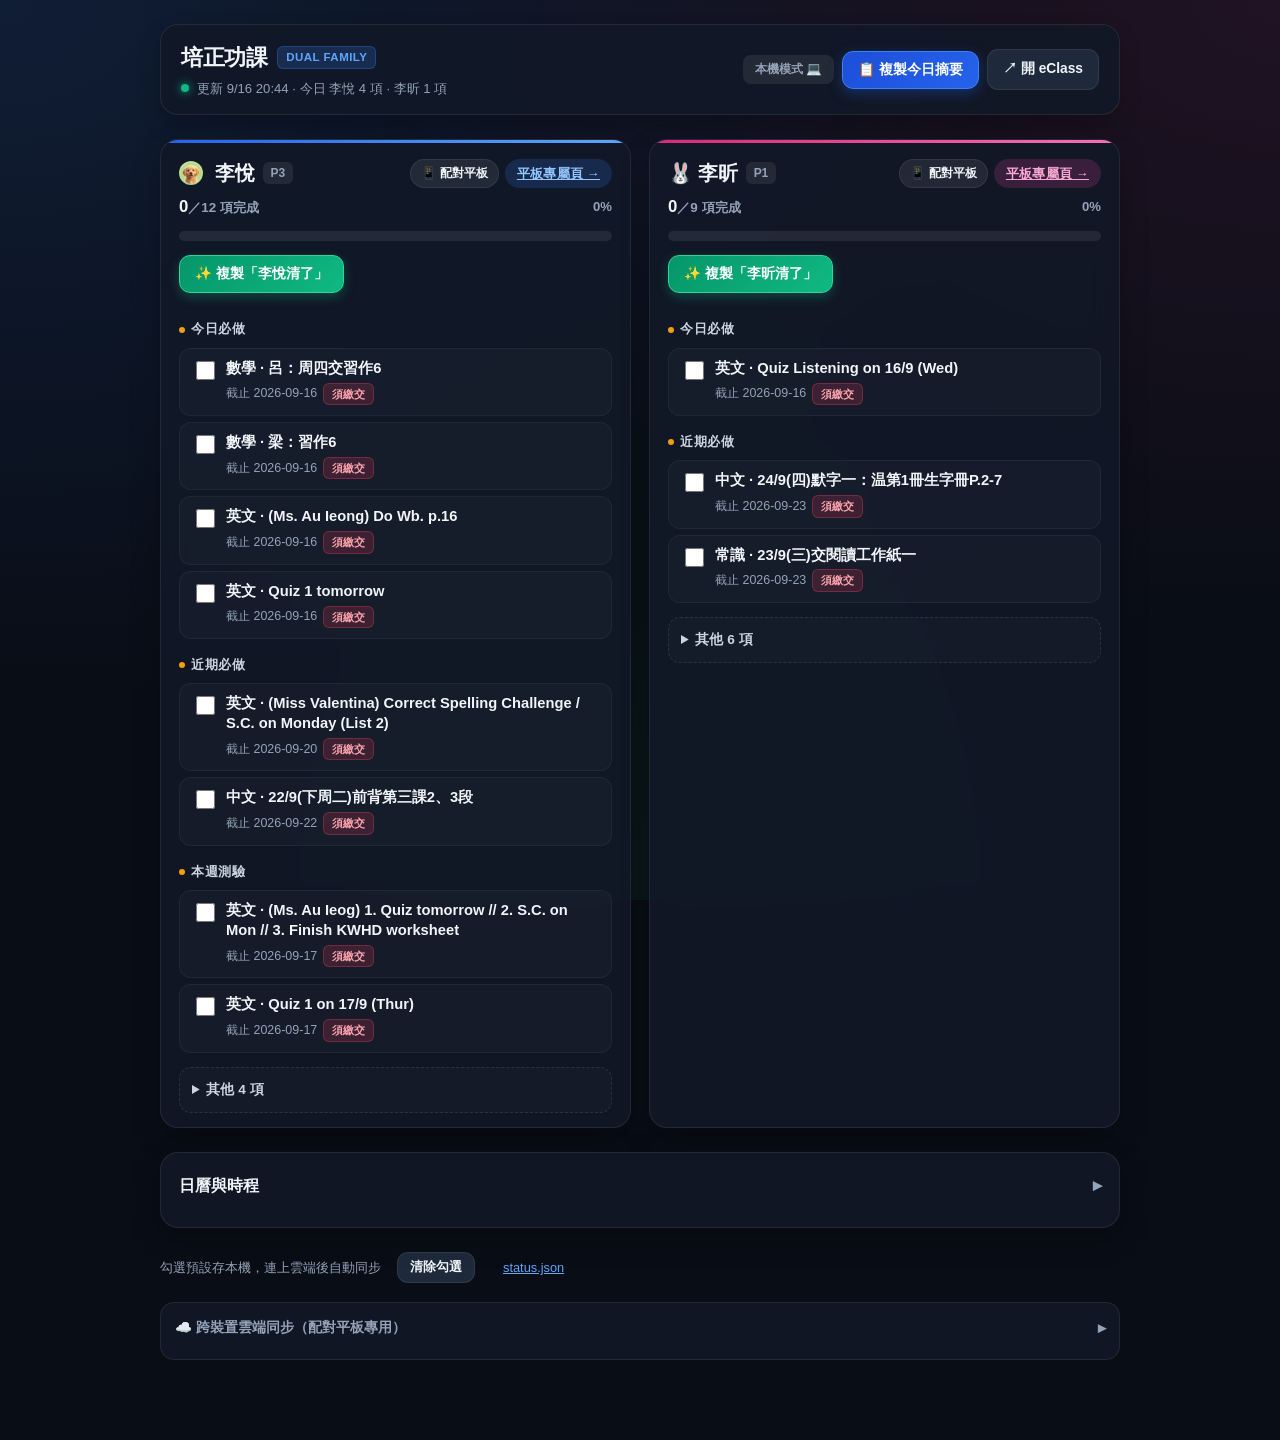
==== index.html @ 56a7569a "fix(sync): resolve iPad Safari offline status, add handshake debounce, pure JS SHA-256 and auth pers" ====
<!DOCTYPE html>
<html lang="zh-Hant">
<head>
<meta charset="utf-8" />
<meta name="viewport" content="width=device-width, initial-scale=1, viewport-fit=cover" />
<title>培正功課待辦看板</title>
<meta name="description" content="Checkable homework todos for Abigail (李悅) and Gloria (李昕)" />
<style>
  :root {
    --bg: #090d16;
    --card: #121927;
    --card-hover: #172133;
    --card-glass: rgba(18, 25, 39, 0.88);
    --border: rgba(255, 255, 255, 0.08);
    --border-light: rgba(255, 255, 255, 0.14);
    --text: #f1f5f9;
    --muted: #94a3b8;
    --subtle: #64748b;
    --accent: #3b82f6;
    --accent-soft: rgba(59, 130, 246, 0.15);
    --warn: #f59e0b;
    --warn-soft: rgba(245, 158, 11, 0.15);
    --ok: #10b981;
    --ok-soft: rgba(16, 185, 129, 0.15);
    --child-yue: #3b82f6;
    --child-yue-grad: linear-gradient(135deg, #2563eb, #60a5fa);
    --child-xin: #ec4899;
    --child-xin-grad: linear-gradient(135deg, #db2777, #f472b6);
    --overdue: #f43f5e;
    --upcoming: #10b981;
  }
  * { box-sizing: border-box; }
  body {
    margin: 0;
    font-family: -apple-system, BlinkMacSystemFont, "Segoe UI", Roboto, "PingFang SC", "Hiragino Sans GB", "Noto Sans TC", sans-serif;
    background-color: var(--bg);
    background-image: 
      radial-gradient(at 0% 0%, rgba(59, 130, 246, 0.14) 0px, transparent 55%),
      radial-gradient(at 100% 0%, rgba(236, 72, 153, 0.10) 0px, transparent 50%),
      radial-gradient(at 50% 100%, rgba(16, 185, 129, 0.06) 0px, transparent 50%);
    background-attachment: fixed;
    color: var(--text);
    line-height: 1.5;
    padding: 24px 16px calc(80px + env(safe-area-inset-bottom, 0px));
    -webkit-font-smoothing: antialiased;
  }
  .wrap { max-width: 960px; margin: 0 auto; }
  
  /* Topbar */
  .topbar {
    display: flex; align-items: center; justify-content: space-between;
    gap: 16px; flex-wrap: wrap; margin-bottom: 24px;
    padding: 16px 20px;
    background: var(--card-glass);
    backdrop-filter: blur(16px);
    -webkit-backdrop-filter: blur(16px);
    border: 1px solid var(--border);
    border-radius: 18px;
    box-shadow: 0 10px 25px -5px rgba(0, 0, 0, 0.35);
  }
  .topbar-brand { display: flex; flex-direction: column; gap: 4px; }
  h1 {
    font-size: 1.4rem; font-weight: 800; margin: 0;
    letter-spacing: -0.02em;
    display: flex; align-items: center; gap: 10px;
  }
  .brand-badge {
    font-size: 0.72rem; font-weight: 700;
    padding: 2px 8px; border-radius: 6px;
    background: rgba(59, 130, 246, 0.2); color: #60a5fa;
    border: 1px solid rgba(59, 130, 246, 0.3);
    text-transform: uppercase; letter-spacing: 0.04em;
  }
  .sub {
    color: var(--muted); font-size: 0.82rem; font-weight: 500;
    display: flex; align-items: center; gap: 8px; flex-wrap: wrap;
  }
  .sub .live-dot {
    display: inline-block; width: 8px; height: 8px; border-radius: 50%;
    background: var(--ok); box-shadow: 0 0 8px var(--ok);
    animation: pulse-dot 2s infinite ease-in-out;
  }
  @keyframes pulse-dot {
    0%, 100% { transform: scale(1); opacity: 1; }
    50% { transform: scale(1.35); opacity: 0.6; }
  }

  /* Buttons & Actions */
  .actions { display: flex; flex-wrap: wrap; gap: 8px; align-items: center; }
  .actions a, button {
    font-family: inherit; text-decoration: none;
    background: #1e293b; color: var(--text); padding: 9px 15px;
    border-radius: 11px; border: 1px solid var(--border);
    font-size: 0.86rem; font-weight: 600; cursor: pointer;
    display: inline-flex; align-items: center; justify-content: center; gap: 6px;
    transition: all 0.15s cubic-bezier(0.4, 0, 0.2, 1);
  }
  .actions a:hover, button:hover {
    background: #283548; border-color: var(--border-light);
    transform: translateY(-1px);
  }
  .actions a:active, button:active {
    transform: translateY(1px);
  }
  button.primary {
    background: linear-gradient(135deg, #1d4ed8, #2563eb);
    border-color: #3b82f6; color: #fff;
    box-shadow: 0 4px 14px rgba(37, 99, 235, 0.35);
  }
  button.primary:hover {
    background: linear-gradient(135deg, #2563eb, #3b82f6);
    box-shadow: 0 6px 18px rgba(37, 99, 235, 0.45);
  }
  button.ok {
    background: linear-gradient(135deg, #059669, #10b981);
    border-color: #34d399; color: #fff;
    box-shadow: 0 4px 12px rgba(16, 185, 129, 0.3);
  }
  button.ok:hover {
    background: linear-gradient(135deg, #10b981, #34d399);
  }
  .child-link {
    font-weight: 700; font-size: 0.8rem; padding: 5px 12px; border-radius: 99px;
    letter-spacing: 0.02em; transition: all 0.2s;
  }
  .child-link.yue {
    background: rgba(59, 130, 246, 0.18); border-color: rgba(59, 130, 246, 0.4);
    color: #93c5fd;
  }
  .child-link.yue:hover {
    background: rgba(59, 130, 246, 0.32); color: #fff;
  }
  .child-link.xin {
    background: rgba(236, 72, 153, 0.18); border-color: rgba(236, 72, 153, 0.4);
    color: #f9a8d4;
  }
  .child-link.xin:hover {
    background: rgba(236, 72, 153, 0.32); color: #fff;
  }

  /* Grid and Child Cards */
  .grid { display: grid; gap: 18px; margin-bottom: 22px; }
  @media (min-width: 800px) { .grid { grid-template-columns: 1fr 1fr; } }
  .card {
    background: var(--card-glass);
    backdrop-filter: blur(16px);
    -webkit-backdrop-filter: blur(16px);
    border: 1px solid var(--border);
    border-radius: 18px;
    padding: 18px 18px 14px;
    box-shadow: 0 12px 32px -6px rgba(0, 0, 0, 0.35);
    display: flex; flex-direction: column;
    position: relative; overflow: hidden;
    transition: border-color 0.2s, box-shadow 0.2s;
  }
  .card:hover {
    border-color: var(--border-light);
    box-shadow: 0 16px 40px -6px rgba(0, 0, 0, 0.45);
  }
  .card[data-child-id="li-yue"]::before {
    content: ""; position: absolute; top: 0; left: 0; right: 0; height: 3px;
    background: var(--child-yue-grad);
  }
  .card[data-child-id="li-xin"]::before {
    content: ""; position: absolute; top: 0; left: 0; right: 0; height: 3px;
    background: var(--child-xin-grad);
  }
  .card-head {
    display: flex; align-items: center; justify-content: space-between;
    gap: 10px; flex-wrap: wrap; margin-bottom: 6px;
  }
  .card-head h2 {
    margin: 0; font-size: 1.25rem; font-weight: 800; letter-spacing: -0.01em;
    display: flex; align-items: center; gap: 8px;
  }
  .meta {
    color: var(--muted); font-size: 0.84rem; font-weight: 600;
    display: flex; align-items: center; justify-content: space-between; margin-bottom: 8px;
  }
  .doneCount { color: var(--text); font-weight: 800; font-size: 1.05rem; }

  .progress {
    height: 10px; background: rgba(255, 255, 255, 0.08); border-radius: 99px;
    overflow: hidden; margin: 4px 0 14px; position: relative;
  }
  .progress > i {
    display: block; height: 100%; border-radius: 99px;
    width: 0%; transition: width 0.4s cubic-bezier(0.4, 0, 0.2, 1);
    background: linear-gradient(90deg, #10b981, #34d399);
  }
  .card[data-child-id="li-yue"] .progress > i {
    background: linear-gradient(90deg, #2563eb, #38bdf8);
  }
  .card[data-child-id="li-xin"] .progress > i {
    background: linear-gradient(90deg, #db2777, #f472b6);
  }

  /* Section Groups & Items */
  h3 {
    margin: 16px 0 8px; font-size: 0.84rem; font-weight: 700;
    letter-spacing: 0.04em; text-transform: uppercase;
    color: #cbd5e1; display: flex; align-items: center; gap: 6px;
  }
  h3::before {
    content: ""; width: 6px; height: 6px; border-radius: 50%;
    background: var(--warn); display: inline-block;
  }
  ul { list-style: none; padding: 0; margin: 0; display: flex; flex-direction: column; gap: 6px; }
  li {
    background: rgba(255, 255, 255, 0.025);
    border: 1px solid rgba(255, 255, 255, 0.05);
    border-radius: 12px; padding: 10px 12px;
    display: grid; grid-template-columns: 24px 1fr; gap: 10px; align-items: start;
    transition: all 0.2s cubic-bezier(0.4, 0, 0.2, 1);
  }
  li:hover {
    background: rgba(255, 255, 255, 0.05);
    border-color: rgba(255, 255, 255, 0.1);
    transform: translateX(2px);
  }
  li.done {
    background: rgba(255, 255, 255, 0.01);
    border-color: transparent;
    opacity: 0.62;
  }
  li.done .title { text-decoration: line-through; color: var(--muted); }
  li.highlight {
    background: rgba(59, 130, 246, 0.16);
    border-color: rgba(59, 130, 246, 0.5);
    box-shadow: 0 0 16px rgba(59, 130, 246, 0.25);
  }
  input[type=checkbox] {
    width: 19px; height: 19px; cursor: pointer;
    accent-color: var(--ok); border-radius: 6px;
    margin-top: 2px; flex-shrink: 0;
  }
  .title {
    font-weight: 700; font-size: 0.92rem; color: var(--text);
    line-height: 1.35; word-break: break-word;
  }
  .row {
    color: var(--muted); font-size: 0.78rem; font-weight: 500;
    display: flex; flex-wrap: wrap; gap: 6px; margin-top: 4px; align-items: center;
  }
  .pill {
    font-size: 11px; font-weight: 600; padding: 2px 8px; border-radius: 6px;
    background: rgba(255, 255, 255, 0.08); color: var(--muted);
  }
  .pill.must {
    background: rgba(244, 63, 94, 0.18); color: #fda4af;
    border: 1px solid rgba(244, 63, 94, 0.3);
  }
  .pill.nosubmit {
    background: rgba(245, 158, 11, 0.16); color: #fde68a;
    border: 1px solid rgba(245, 158, 11, 0.25);
  }
  details.more {
    margin-top: 14px; color: var(--muted); font-size: 0.85rem;
    background: rgba(255, 255, 255, 0.02); border-radius: 12px;
    border: 1px dashed rgba(255, 255, 255, 0.1); padding: 8px 12px;
  }
  details.more summary {
    cursor: pointer; padding: 4px 0; font-weight: 700; color: #cbd5e1;
  }
  details.more ul { margin-top: 8px; }

  /* Time-Fold: Tabs & View Panels */
  .time-fold {
    margin-top: 24px; background: var(--card-glass);
    backdrop-filter: blur(16px);
    -webkit-backdrop-filter: blur(16px);
    border: 1px solid var(--border);
    border-radius: 18px; padding: 6px 18px 18px;
    box-shadow: 0 10px 30px rgba(0, 0, 0, 0.3);
  }
  .time-fold > summary {
    cursor: pointer; list-style: none; padding: 14px 0 10px;
    color: var(--text); font-size: 1rem; font-weight: 700;
    display: flex; align-items: center; justify-content: space-between;
  }
  .time-fold > summary::-webkit-details-marker { display: none; }
  .time-fold > summary::after {
    content: "▾"; font-size: 1.1rem; color: var(--muted);
    transition: transform 0.2s;
  }
  .time-fold:not([open]) > summary::after { transform: rotate(-90deg); }
  .time-fold .view-tabs { margin-top: 6px; }

  .view-tabs {
    display: inline-flex; background: rgba(0, 0, 0, 0.25);
    padding: 4px; border-radius: 12px; border: 1px solid var(--border);
    gap: 4px; margin-bottom: 16px; width: 100%;
  }
  .view-tabs button {
    flex: 1; padding: 8px 16px; border-radius: 9px;
    background: transparent; border: none; color: var(--muted);
    font-weight: 600; font-size: 0.88rem; cursor: pointer;
    transition: all 0.15s ease;
  }
  .view-tabs button.active {
    background: #2563eb; color: #fff; font-weight: 700;
    box-shadow: 0 2px 8px rgba(37, 99, 235, 0.35);
  }
  .view-panel { display: none; margin-bottom: 16px; }
  .view-panel.active { display: block; }
  .legend {
    display: flex; flex-wrap: wrap; gap: 12px 18px; font-size: 0.8rem;
    color: var(--muted); margin-bottom: 14px; align-items: center;
  }
  .legend span { display: inline-flex; align-items: center; gap: 6px; }
  .legend i {
    display: inline-block; width: 10px; height: 10px; border-radius: 50%;
  }
  .legend .dot-yue { background: var(--child-yue); }
  .legend .dot-xin { background: var(--child-xin); }
  .legend .dot-overdue { background: var(--overdue); border-radius: 2px; width: 12px; height: 8px; }
  .legend .dot-upcoming { background: var(--upcoming); border-radius: 2px; width: 12px; height: 8px; }

  /* Calendar */
  .cal-header {
    display: flex; align-items: center; justify-content: space-between;
    margin-bottom: 12px; gap: 8px;
  }
  .cal-header h2 { margin: 0; font-size: 1.05rem; font-weight: 800; }
  .cal-nav { display: flex; gap: 6px; }
  .cal-nav button {
    padding: 6px 12px; font-size: 0.82rem; font-weight: 600;
    border-radius: 8px; background: rgba(255, 255, 255, 0.05);
  }
  .cal-weekdays {
    display: grid; grid-template-columns: repeat(7, 1fr); gap: 4px;
    font-size: 0.74rem; font-weight: 700; color: var(--muted);
    text-align: center; margin-bottom: 6px;
  }
  .cal-grid {
    display: grid; grid-template-columns: repeat(7, 1fr); gap: 4px;
  }
  .cal-day {
    min-height: 56px; padding: 5px 3px; border-radius: 10px;
    border: 1px solid transparent; background: rgba(255, 255, 255, 0.025);
    cursor: pointer; display: flex; flex-direction: column; align-items: stretch;
    font-size: 0.8rem; transition: border-color .15s, background .15s;
  }
  .cal-day:hover { border-color: var(--border-light); background: rgba(255, 255, 255, 0.07); }
  .cal-day.other-month { opacity: .28; pointer-events: none; }
  .cal-day.today {
    border-color: var(--accent); background: rgba(59, 130, 246, 0.12);
    box-shadow: 0 0 0 1px var(--accent);
  }
  .cal-day.selected { background: rgba(59, 130, 246, 0.25); border-color: #60a5fa; }
  .cal-day.overdue-day { background: rgba(244, 63, 94, 0.1); }
  .cal-day-num { font-weight: 700; text-align: center; line-height: 1.2; }
  .cal-dots {
    display: flex; flex-wrap: wrap; gap: 3px; justify-content: center;
    margin-top: 4px; flex: 1; align-content: flex-start;
  }
  .cal-dot {
    width: 6px; height: 6px; border-radius: 50%; flex-shrink: 0;
  }
  .cal-dot.yue { background: var(--child-yue); }
  .cal-dot.xin { background: var(--child-xin); }
  .cal-dot.overdue { box-shadow: 0 0 0 1px var(--overdue); }
  .cal-day-detail {
    margin-top: 14px; padding: 12px 14px; border-radius: 12px;
    background: rgba(0, 0, 0, 0.2); border: 1px solid var(--border);
    font-size: 0.85rem;
  }
  .cal-day-detail h3 { margin: 0 0 8px; font-size: 0.85rem; color: var(--text); }
  .cal-day-detail h3::before { display: none; }
  .cal-day-detail ul { margin: 0; }
  .cal-day-detail li {
    display: block; border: 0; padding: 6px 0; grid-template-columns: 1fr;
    border-bottom: 1px solid var(--border); border-radius: 0; background: transparent;
  }
  .cal-day-detail li:last-child { border-bottom: 0; }
  .cal-item-row { display: flex; align-items: center; gap: 8px; flex-wrap: wrap; }
  .cal-item-badge {
    font-size: 10px; padding: 2px 7px; border-radius: 5px; font-weight: 700;
  }
  .cal-item-badge.yue { background: rgba(59, 130, 246, 0.22); color: #93c5fd; }
  .cal-item-badge.xin { background: rgba(236, 72, 153, 0.22); color: #f9a8d4; }
  .cal-item-badge.overdue { background: rgba(244, 63, 94, 0.22); color: #fda4af; }

  /* Gantt */
  .gantt-wrap { overflow-x: auto; -webkit-overflow-scrolling: touch; padding-top: 4px; }
  .gantt { min-width: 480px; position: relative; padding-bottom: 8px; }
  .gantt-body { margin-left: 112px; position: relative; }
  .gantt-axis {
    display: flex; border-bottom: 1px solid var(--border);
    margin-bottom: 8px; position: relative; height: 28px;
  }
  .gantt-axis-cell {
    flex: 1; min-width: 36px; text-align: center; font-size: 0.68rem; font-family: ui-monospace, "SF Mono", monospace;
    color: var(--muted); padding-top: 4px; border-left: 1px solid rgba(255, 255, 255, 0.05);
  }
  .gantt-axis-cell:first-child { border-left: 0; }
  .gantt-today-line {
    position: absolute; top: 0; bottom: 0; width: 2px;
    background: #38bdf8; z-index: 2; pointer-events: none;
    box-shadow: 0 0 8px rgba(56, 189, 248, 0.6);
  }
  .gantt-today-label {
    position: absolute; top: -3px; font-size: 0.65rem; color: #38bdf8;
    transform: translateX(-50%); white-space: nowrap; font-weight: 700;
    background: rgba(15, 23, 42, 0.9); padding: 1px 4px; border-radius: 4px;
    border: 1px solid rgba(56, 189, 248, 0.4);
  }
  .gantt-group { margin-bottom: 14px; }
  .gantt-group-title {
    font-size: 0.85rem; font-weight: 700; margin-bottom: 6px;
    padding-left: 4px;
  }
  .gantt-group-title.yue { color: #60a5fa; }
  .gantt-group-title.xin { color: #f472b6; }
  .gantt-row {
    display: grid; grid-template-columns: 112px 1fr;
    align-items: center; min-height: 30px; margin-bottom: 5px;
  }
  .gantt-label {
    font-size: 0.74rem; font-weight: 600; color: var(--muted); padding-right: 8px;
    overflow: hidden; text-overflow: ellipsis; white-space: nowrap;
    line-height: 1.25;
  }
  .gantt-track {
    position: relative; height: 22px; background: rgba(0, 0, 0, 0.3);
    border-radius: 6px; overflow: visible;
  }
  .gantt-bar {
    position: absolute; top: 3px; height: 16px; border-radius: 5px;
    min-width: 6px; transition: opacity .2s;
    box-shadow: 0 2px 6px rgba(0, 0, 0, 0.25);
  }
  .gantt-bar.yue { background: var(--child-yue-grad); }
  .gantt-bar.xin { background: var(--child-xin-grad); }
  .gantt-bar.overdue { background: var(--overdue); opacity: .9; }
  .gantt-bar.done { opacity: .25; }
  .gantt-empty { color: var(--muted); font-size: 0.85rem; padding: 8px 0; }

  /* Footer & Sync Fold */
  footer {
    margin-top: 24px; color: var(--muted); font-size: 0.8rem;
    display: flex; flex-wrap: wrap; gap: 10px 16px; align-items: center;
  }
  footer a, footer button { font-size: 0.8rem; padding: 6px 12px; }
  .sync-fold {
    width: 100%; background: var(--card-glass);
    backdrop-filter: blur(16px);
    border: 1px solid var(--border);
    border-radius: 14px; padding: 4px 14px 12px; margin-top: 8px;
  }
  .sync-fold > summary {
    cursor: pointer; padding: 10px 0 6px; font-weight: 700;
    color: var(--muted); font-size: 0.86rem; list-style: none;
    display: flex; align-items: center; justify-content: space-between;
  }
  .sync-fold > summary::-webkit-details-marker { display: none; }
  .sync-fold > summary::after { content: "▾"; font-size: 1rem; color: var(--muted); }
  .sync-fold:not([open]) > summary::after { transform: rotate(-90deg); }
  .sync-panel { font-size: 0.82rem; }
  .sync-header { display: flex; align-items: center; justify-content: space-between; gap: 8px; }
  .sync-state {
    padding: 3px 10px; border-radius: 99px; background: #1e293b;
    color: var(--muted); font-size: 0.74rem; font-weight: 700; white-space: nowrap;
  }
  .sync-state.connected { background: rgba(16, 185, 129, 0.2); color: #34d399; }
  .sync-state.local { background: rgba(255, 255, 255, 0.08); color: var(--muted); }
  .sync-state.connecting { background: rgba(245, 158, 11, 0.2); color: #fbbf24; }
  .sync-state.offline { background: rgba(244, 63, 94, 0.2); color: #f87171; }
  .sync-copy, .sync-message { color: var(--muted); font-size: 0.78rem; margin-top: 6px; }
  .sync-controls { display: flex; flex-wrap: wrap; gap: 8px; margin-top: 10px; align-items: center; }
  .sync-controls label { color: var(--muted); font-size: 0.78rem; font-weight: 600; }
  .sync-controls input {
    background: rgba(0, 0, 0, 0.3); border: 1px solid var(--border);
    color: var(--text); border-radius: 9px; padding: 8px 12px;
    font-size: 0.82rem; min-width: 220px; font-family: ui-monospace, monospace;
  }
  .sync-controls input:focus { outline: none; border-color: var(--accent); }
  .sync-controls button { padding: 8px 12px; font-size: 0.78rem; }
  .sync-pairing-section { margin-top: 16px; border-top: 1px dashed var(--border); padding-top: 14px; }
  .sync-child-card {
    background: rgba(255, 255, 255, 0.03); border: 1px solid var(--border);
    border-radius: 12px; padding: 12px;
  }
  .sync-child-actions button { padding: 6px 12px; font-size: 0.78rem; border-radius: 8px; }
  .sync-qr-container svg { display: block; margin: 0 auto; max-width: 100%; height: auto; border-radius: 8px; }

  .toast {
    position: fixed; left: 50%; bottom: 28px; transform: translateX(-50%);
    background: rgba(16, 185, 129, 0.95); color: #ffffff;
    box-shadow: 0 10px 25px rgba(0, 0, 0, 0.4);
    backdrop-filter: blur(8px);
    border: 1px solid rgba(255, 255, 255, 0.2);
    font-weight: 700; font-size: 0.9rem;
    padding: 11px 18px; border-radius: 12px; display: none; z-index: 99;
  }
  a { color: #60a5fa; }
  @media (max-width: 640px) {
    body { padding: 16px 12px calc(80px + env(safe-area-inset-bottom, 0px)); }
    .topbar { padding: 14px 16px; gap: 12px; }
    h1 { font-size: 1.22rem; }
    .actions { width: 100%; }
    .actions button, .actions a { flex: 1; min-height: 42px; text-align: center; }
    .sync-controls input { min-width: 0; width: 100%; }
    .cal-nav button { min-height: 38px; min-width: 38px; }
  }
</style>
</head>
<body>
  <div class="wrap">
    <header class="topbar">
      <div class="topbar-brand">
        <h1>培正功課 <span class="brand-badge">Dual Family</span></h1>
        <div id="updated" class="sub"><span class="live-dot"></span><span id="updated-text">載入中…</span></div>
      </div>
      <div class="actions">
        <button type="button" class="sync-state local" data-sync-state-badge id="topSyncBadge" style="cursor:pointer; font-size:0.78rem; font-weight:700; padding:6px 12px; border-radius:8px; border:none;" onclick="var d=document.getElementById('syncFold');if(d){d.open=true;d.scrollIntoView({behavior:'smooth'});}" title="點擊展開家庭配對設定">本機模式 💻</button>
        <button class="primary" id="btnCopyAll">📋 複製今日摘要</button>
        <a href="https://eclass.puiching.edu.mo/templates/" target="_blank" rel="noopener">↗ 開 eClass</a>
      </div>
    </header>

    <div id="app" class="grid"><div class="card">載入中…</div></div>

    <details class="time-fold">
      <summary>日曆與時程</summary>
      <div class="view-tabs" role="tablist">
        <button type="button" class="active" data-tab="calendar" role="tab" aria-selected="true">日曆</button>
        <button type="button" data-tab="gantt" role="tab" aria-selected="false">時程</button>
      </div>
      <div id="panel-calendar" class="view-panel active" role="tabpanel">
        <div id="calendar-root"><div class="sub">載入中…</div></div>
      </div>
      <div id="panel-gantt" class="view-panel" role="tabpanel">
        <div id="gantt-root"><div class="sub">載入中…</div></div>
      </div>
    </details>

    <footer>
      <span id="store-hint">勾選預設存本機，連上雲端後自動同步</span>
      <button id="btnReset" type="button">清除勾選</button>
      <a href="status.json">status.json</a>
      <details class="sync-fold" id="syncFold">
        <summary>☁️ 跨裝置雲端同步（配對平板專用）</summary>
        <div id="sync-panel" class="sync-panel" data-sync-role="parent"></div>
      </details>
    </footer>
  </div>
  <div class="toast" id="toast"></div>

  <div id="qrModal" class="qr-modal" style="display:none; position:fixed; inset:0; z-index:999; background:rgba(0,0,0,0.75); backdrop-filter:blur(6px); align-items:center; justify-content:center; padding:16px;">
    <div class="qr-modal-content" style="background:#1e293b; border:1px solid #334155; border-radius:16px; max-width:380px; width:100%; padding:20px; box-shadow:0 20px 40px rgba(0,0,0,0.5); text-align:center; color:#f8fafc; position:relative;">
      <button type="button" id="qrModalClose" style="position:absolute; right:14px; top:14px; background:rgba(255,255,255,0.1); border:none; color:#cbd5e1; border-radius:50%; width:28px; height:28px; font-size:16px; cursor:pointer; line-height:1;">✕</button>
      <div id="qrModalTitle" style="font-size:1.1rem; font-weight:800; margin-bottom:4px;">🐶 李悅平板配對</div>
      <div style="font-size:0.8rem; color:#94a3b8; margin-bottom:14px;">用平板相機直接掃描下方 QR Code</div>
      <div id="qrModalBox" style="background:#ffffff; border-radius:12px; padding:12px; display:inline-block; margin-bottom:14px; box-shadow:0 4px 12px rgba(0,0,0,0.15); min-width:180px; min-height:180px;"></div>
      <div id="qrModalUrl" style="font-size:0.75rem; color:#94a3b8; word-break:break-all; background:rgba(0,0,0,0.3); padding:8px 10px; border-radius:8px; margin-bottom:14px; border:1px solid #334155;"></div>
      <div style="display:flex; gap:8px;">
        <button type="button" id="qrModalCopy" class="primary" style="flex:1; padding:10px; font-weight:700; cursor:pointer; border-radius:10px;">📋 複製配對網址</button>
        <button type="button" id="qrModalOpen" style="flex:1; padding:10px; font-weight:700; cursor:pointer; border-radius:10px; background:rgba(255,255,255,0.08); border:1px solid #475569; color:#f8fafc;">在新分頁開啟 ↗</button>
      </div>
    </div>
  </div>
<script src="sync-config.js"></script>
<script src="assets/qrcode.min.js"></script>
<script src="sync.js"></script>
<script>
const STORE_KEY = 'puiching-eclass-todos-v1';
const POINTS_KEY = 'puiching-eclass-points-v1';
const TZ = 'Asia/Macau';
const CHILD_COLORS = { 'li-yue': 'yue', 'li-xin': 'xin' };

function loadStore() {
  try { return JSON.parse(localStorage.getItem(STORE_KEY) || '{}'); } catch { return {}; }
}
function saveStore(s) {
  localStorage.setItem(STORE_KEY, JSON.stringify(s));
  try { window.PuichingSync && window.PuichingSync.replaceTodos(s); } catch {}
}
function loadPoints() {
  try { return JSON.parse(localStorage.getItem(POINTS_KEY) || '{}'); } catch { return {}; }
}
function savePoints(p) {
  localStorage.setItem(POINTS_KEY, JSON.stringify(p));
  try { window.PuichingSync && window.PuichingSync.replacePoints(p); } catch {}
}
function itemKey(childId, section, it) {
  return [childId, section, it.due || '', it.subject || '', it.title || ''].join('|');
}
function toast(msg) {
  const t = document.getElementById('toast');
  t.textContent = msg; t.style.display = 'block';
  setTimeout(() => t.style.display = 'none', 2200);
}

async function copyText(text) {
  try {
    if (navigator.clipboard && navigator.clipboard.writeText) {
      await navigator.clipboard.writeText(text);
      return true;
    }
  } catch (err) {}
  try {
    const ta = document.createElement('textarea');
    ta.value = text;
    ta.style.position = 'fixed';
    ta.style.opacity = '0';
    document.body.appendChild(ta);
    ta.select();
    const ok = document.execCommand('copy');
    document.body.removeChild(ta);
    return ok;
  } catch (err) {
    return false;
  }
}

function todayMacau() {
  return new Intl.DateTimeFormat('en-CA', { timeZone: TZ }).format(new Date());
}

function formatUpdated(iso) {
  if (!iso) return '尚未更新';
  try {
    const d = new Date(iso);
    const date = new Intl.DateTimeFormat('zh-Hant', {
      timeZone: TZ, month: 'numeric', day: 'numeric', hour: '2-digit', minute: '2-digit', hour12: false
    }).format(d);
    return '更新 ' + date;
  } catch {
    return '更新 ' + iso;
  }
}

function parseYmd(s) {
  if (!s) return null;
  const [y, m, d] = s.split('-').map(Number);
  if (!y || !m || !d) return null;
  return { y, m, d, iso: s };
}

function cmpYmd(a, b) {
  if (!a || !b) return 0;
  if (a.iso !== b.iso) return a.iso < b.iso ? -1 : 1;
  return 0;
}

function addDays(ymd, n) {
  const dt = new Date(Date.UTC(ymd.y, ymd.m - 1, ymd.d + n));
  const iso = dt.toISOString().slice(0, 10);
  const [y, m, d] = iso.split('-').map(Number);
  return { y, m, d, iso };
}

function daysBetween(a, b) {
  const t0 = Date.UTC(a.y, a.m - 1, a.d);
  const t1 = Date.UTC(b.y, b.m - 1, b.d);
  return Math.round((t1 - t0) / 86400000);
}

function shortTitle(it) {
  const t = it.title || '';
  return t.length > 22 ? t.slice(0, 20) + '…' : t;
}

function sectionItems(child) {
  return [
    ['due_today', '今日必做', child.due_today || []],
    ['due_soon', '近期必做', child.due_soon || []],
    ['tests_this_week', '本週測驗', child.tests_this_week || []],
    ['other', '其他', child.other || []]
  ];
}

function collectAllItems(data) {
  const out = [];
  for (const child of data.children || []) {
    for (const [sec, secLabel, items] of sectionItems(child)) {
      for (const it of items) {
        if (!it.due) continue;
        out.push({
          child, section: sec, sectionLabel: secLabel, item: it,
          key: itemKey(child.id, sec, it),
          due: parseYmd(it.due),
          childClass: CHILD_COLORS[child.id] || 'yue'
        });
      }
    }
  }
  return out;
}

function itemsByDate(allItems) {
  const map = {};
  for (const row of allItems) {
    const d = row.item.due;
    if (!map[d]) map[d] = [];
    map[d].push(row);
  }
  return map;
}

function renderItem(childId, section, it, store, onToggle) {
  const key = itemKey(childId, section, it);
  const done = !!store[key];
  const li = document.createElement('li');
  li.dataset.itemKey = key;
  li.dataset.due = it.due || '';
  li.dataset.childId = childId;
  if (done) li.classList.add('done');
  const must = it.submit_required === false
    ? '<span class="pill nosubmit">不須繳交</span>'
    : (it.submit_required ? '<span class="pill must">須繳交</span>' : '');
  li.innerHTML = `
    <input type="checkbox" ${done ? 'checked' : ''} aria-label="完成" />
    <div>
      <div class="title">${it.subject} · ${it.title}</div>
      <div class="row"><span>截止 ${it.due || '—'}</span>${must}${it.note ? `<span class="pill">${it.note}</span>` : ''}</div>
    </div>`;
  li.querySelector('input').addEventListener('change', (e) => onToggle(key, e.target.checked, li));
  return { li, key, done };
}

function childProgress(child, store) {
  let total = 0, done = 0;
  for (const [sec, , items] of sectionItems(child)) {
    for (const it of items) {
      total++;
      if (store[itemKey(child.id, sec, it)]) done++;
    }
  }
  return { total, done };
}

function isChildCleared(child, store) {
  const must = [...(child.due_today || []), ...(child.due_soon || [])];
  if (!must.length) return [...(child.tests_this_week || [])].every(it => store[itemKey(child.id, 'tests_this_week', it)]);
  return must.every(it => {
    const sec = (child.due_today || []).includes(it) ? 'due_today' : 'due_soon';
    return store[itemKey(child.id, sec, it)];
  });
}

function highlightItemsForDate(iso) {
  document.querySelectorAll('li.highlight').forEach(el => el.classList.remove('highlight'));
  if (!iso) return;
  const matches = document.querySelectorAll(`li[data-due="${iso}"]`);
  if (!matches.length) return;
  matches.forEach(el => el.classList.add('highlight'));
  matches[0].scrollIntoView({ behavior: 'smooth', block: 'center' });
}

let calState = { year: 0, month: 0, selected: null };

function renderCalendar(data, store) {
  const root = document.getElementById('calendar-root');
  const today = parseYmd(todayMacau());
  const allItems = collectAllItems(data);
  const byDate = itemsByDate(allItems);

  if (!calState.year) {
    calState.year = today.y;
    calState.month = today.m;
  }

  const firstOfMonth = { y: calState.year, m: calState.month, d: 1, iso: '' };
  firstOfMonth.iso = `${calState.year}-${String(calState.month).padStart(2,'0')}-01`;
  const startWeekday = new Date(Date.UTC(calState.year, calState.month - 1, 1)).getUTCDay();
  const daysInMonth = new Date(Date.UTC(calState.year, calState.month, 0)).getUTCDate();

  const monthLabel = new Intl.DateTimeFormat('zh-Hant', {
    timeZone: TZ, year: 'numeric', month: 'long'
  }).format(new Date(Date.UTC(calState.year, calState.month - 1, 15)));

  let html = `
    <div class="legend">
      <span><i class="dot-yue"></i>李悅</span>
      <span><i class="dot-xin"></i>李昕</span>
    </div>
    <div class="cal-header">
      <h2>${monthLabel}</h2>
      <div class="cal-nav">
        <button type="button" id="calPrev" aria-label="上月">‹</button>
        <button type="button" id="calToday" aria-label="本月">今日</button>
        <button type="button" id="calNext" aria-label="下月">›</button>
      </div>
    </div>
    <div class="cal-weekdays">
      <span>日</span><span>一</span><span>二</span><span>三</span>
      <span>四</span><span>五</span><span>六</span>
    </div>
    <div class="cal-grid">`;

  const gridStart = addDays(firstOfMonth, -startWeekday);
  for (let i = 0; i < 42; i++) {
    const cell = addDays(gridStart, i);
    const inMonth = cell.m === calState.month && cell.y === calState.year;
    const dayItems = byDate[cell.iso] || [];
    const isToday = cell.iso === today.iso;
    const isOverdue = cmpYmd(cell, today) < 0 && dayItems.length;
    const isSelected = calState.selected === cell.iso;
    const classes = ['cal-day'];
    if (!inMonth) classes.push('other-month');
    if (isToday) classes.push('today');
    if (isSelected) classes.push('selected');
    if (isOverdue) classes.push('overdue-day');

    const dots = dayItems.map(row => {
      const overdue = cmpYmd(row.due, today) < 0 && !store[row.key];
      return `<span class="cal-dot ${row.childClass}${overdue ? ' overdue' : ''}" title="${row.child.zh}"></span>`;
    }).join('');

    html += `<button type="button" class="${classes.join(' ')}" data-date="${cell.iso}" ${inMonth ? '' : 'tabindex="-1"'}>
      <span class="cal-day-num">${cell.d}</span>
      <span class="cal-dots">${dots}</span>
    </button>`;
  }
  html += '</div>';

  if (calState.selected && byDate[calState.selected]) {
    const selItems = byDate[calState.selected];
    const selOverdue = cmpYmd(parseYmd(calState.selected), today) < 0;
    html += `<div class="cal-day-detail">
      <h3>${calState.selected}${selOverdue ? ' <span class="cal-item-badge overdue">已逾期</span>' : ''}</h3>
      <ul>`;
    for (const row of selItems) {
      const done = !!store[row.key];
      const overdue = cmpYmd(row.due, today) < 0 && !done;
      html += `<li>
        <div class="cal-item-row">
          <span class="cal-item-badge ${row.childClass}">${row.child.zh}</span>
          ${overdue ? '<span class="cal-item-badge overdue">逾期</span>' : ''}
          ${done ? '<span class="pill">已完成</span>' : ''}
        </div>
        <div class="title" style="font-size:.85rem;margin-top:2px">${row.item.subject} · ${row.item.title}</div>
        <div class="row"><span>${row.sectionLabel}</span></div>
      </li>`;
    }
    html += '</ul><button type="button" class="primary" id="calJumpList" style="margin-top:8px">跳至待辦清單</button></div>';
  } else if (calState.selected) {
    html += `<div class="cal-day-detail"><div class="sub">此日無功課項目</div></div>`;
  }

  root.innerHTML = html;

  root.querySelector('#calPrev')?.addEventListener('click', () => {
    calState.month--;
    if (calState.month < 1) { calState.month = 12; calState.year--; }
    renderCalendar(data, loadStore());
  });
  root.querySelector('#calNext')?.addEventListener('click', () => {
    calState.month++;
    if (calState.month > 12) { calState.month = 1; calState.year++; }
    renderCalendar(data, loadStore());
  });
  root.querySelector('#calToday')?.addEventListener('click', () => {
    calState.year = today.y;
    calState.month = today.m;
    calState.selected = today.iso;
    renderCalendar(data, loadStore());
    highlightItemsForDate(today.iso);
  });
  root.querySelectorAll('.cal-day:not(.other-month)').forEach(btn => {
    btn.addEventListener('click', () => {
      calState.selected = btn.dataset.date;
      renderCalendar(data, loadStore());
      highlightItemsForDate(calState.selected);
    });
  });
  root.querySelector('#calJumpList')?.addEventListener('click', () => {
    highlightItemsForDate(calState.selected);
  });
}

function renderGantt(data, store) {
  const root = document.getElementById('gantt-root');
  const today = parseYmd(todayMacau());
  const allItems = collectAllItems(data)
    .filter(row => row.due && daysBetween(today, row.due) <= 120)
    .sort((a, b) => cmpYmd(a.due, b.due) || a.child.zh.localeCompare(b.child.zh, 'zh-Hant'));

  if (!allItems.length) {
    root.innerHTML = '<div class="gantt-empty">暫無可顯示的截止日期</div>';
    return;
  }

  let rangeStart = today;
  let rangeEnd = today;
  for (const row of allItems) {
    if (cmpYmd(row.due, rangeEnd) > 0) rangeEnd = row.due;
    if (cmpYmd(row.due, rangeStart) < 0) rangeStart = row.due;
  }
  const spanDays = Math.max(daysBetween(rangeStart, rangeEnd), 7);
  const totalDays = spanDays + 1;

  const axisCells = [];
  for (let i = 0; i <= spanDays; i++) {
    const d = addDays(rangeStart, i);
    axisCells.push(`<div class="gantt-axis-cell">${d.m}/${d.d}</div>`);
  }

  const todayOffset = Math.max(0, Math.min(spanDays, daysBetween(rangeStart, today)));
  const todayPct = (todayOffset / spanDays) * 100;

  let groupsHtml = '';
  for (const child of data.children || []) {
    const rows = allItems.filter(r => r.child.id === child.id);
    if (!rows.length) continue;
    const cls = CHILD_COLORS[child.id] || 'yue';
    groupsHtml += `<div class="gantt-group">
      <div class="gantt-group-title ${cls}">${child.zh}</div>`;
    for (const row of rows) {
      const done = !!store[row.key];
      const overdue = cmpYmd(row.due, today) < 0;
      let barStart, barEnd;
      if (overdue) {
        barEnd = row.due;
        barStart = addDays(row.due, -2);
        if (cmpYmd(barStart, rangeStart) < 0) barStart = rangeStart;
      } else {
        barStart = today;
        barEnd = row.due;
        if (cmpYmd(barStart, rangeStart) < 0) barStart = rangeStart;
      }
      const left = (daysBetween(rangeStart, barStart) / spanDays) * 100;
      const width = Math.max((daysBetween(barStart, barEnd) / spanDays) * 100, 1.5);
      const label = `${row.item.subject} · ${shortTitle(row.item)}`;
      groupsHtml += `
        <div class="gantt-row">
          <div class="gantt-label" title="${row.item.title}">${label}</div>
          <div class="gantt-track">
            <div class="gantt-bar ${cls}${overdue ? ' overdue' : ''}${done ? ' done' : ''}"
              style="left:${left}%;width:${width}%" title="${row.item.title}"></div>
          </div>
        </div>`;
    }
    groupsHtml += '</div>';
  }

  root.innerHTML = `
    <div class="legend">
      <span><i class="dot-yue"></i>李悅</span>
      <span><i class="dot-xin"></i>李昕</span>
      <span>藍線＝今天</span>
    </div>
    <div class="gantt-wrap">
      <div class="gantt">
        <div class="gantt-body">
          <div class="gantt-today-line" style="left:${todayPct}%">
            <span class="gantt-today-label">今日</span>
          </div>
          <div class="gantt-axis">${axisCells.join('')}</div>
          ${groupsHtml}
        </div>
      </div>
    </div>`;
}

function refreshViews(data) {
  const store = loadStore();
  renderCalendar(data, store);
  renderGantt(data, store);
}

function setupTabs() {
  const tabs = document.querySelectorAll('.view-tabs button');
  const panels = {
    calendar: document.getElementById('panel-calendar'),
    gantt: document.getElementById('panel-gantt')
  };
  tabs.forEach(btn => {
    btn.addEventListener('click', () => {
      const id = btn.dataset.tab;
      tabs.forEach(t => {
        t.classList.toggle('active', t === btn);
        t.setAttribute('aria-selected', t === btn ? 'true' : 'false');
      });
      Object.entries(panels).forEach(([k, el]) => el.classList.toggle('active', k === id));
    });
  });
}

function childPageHref(id) {
  const page = id === 'li-xin' ? 'gloria.html' : 'abigail.html';
  try {
    const code = (localStorage.getItem('puiching-eclass-sync-code-v1') || '').trim();
    if (/^[A-Z2-9-]{20,24}$/i.test(code)) {
      return page + '?sync=' + encodeURIComponent(code.toUpperCase());
    }
  } catch (e) {}
  return page;
}

function updateChildLinks() {
  document.querySelectorAll('.child-link').forEach(a => {
    const isXin = a.classList.contains('xin') || (a.getAttribute('href') || '').includes('gloria');
    a.href = childPageHref(isXin ? 'li-xin' : 'li-yue');
  });
}

async function load() {
  const app = document.getElementById('app');
  const store = loadStore();
  try {
    const res = await fetch('status.json?ts=' + Date.now());
    const data = await res.json();
    window.__DATA = data;
    const openToday = (data.children || []).map(c => {
      const n = (c.due_today || []).length;
      return c.zh + ' ' + n + ' 項';
    }).join(' · ');
    const updatedSub = document.getElementById('updated-text');
    const updateStr = formatUpdated(data.updated_at) + (openToday ? ' · 今日 ' + openToday : '');
    if (updatedSub) {
      updatedSub.textContent = updateStr;
    } else {
      document.getElementById('updated').innerHTML = '<span class="live-dot"></span>' + updateStr;
    }
    refreshViews(data);
    app.innerHTML = '';
    for (const child of data.children || []) {
      const card = document.createElement('section');
      card.className = 'card';
      card.dataset.childId = child.id;
      const { total, done } = childProgress(child, store);
      const pct = total ? Math.round(done * 100 / total) : 0;
      const pageCls = child.id === 'li-xin' ? 'xin' : 'yue';
      const avatar = child.id === 'li-xin' ? '🐰' : '<img src="assets/abigail_avatar.jpg" alt="🐶" style="width:24px;height:24px;border-radius:50%;vertical-align:middle;display:inline-block;margin-right:4px;object-fit:cover;" onerror="this.outerHTML=\'🐶\'">';
      card.innerHTML = `
        <div class="card-head">
          <h2>${avatar} ${child.zh} <span class="grade-badge" style="font-size:0.75rem;font-weight:700;padding:2px 8px;border-radius:6px;background:rgba(255,255,255,0.08);color:var(--muted)">${child.grade}</span></h2>
          <div style="display:flex;gap:6px;align-items:center;flex-wrap:wrap;">
            <button type="button" class="btnPairQr" data-child-id="${child.id}" style="font-size:0.76rem;font-weight:700;padding:5px 10px;border-radius:99px;background:rgba(255,255,255,0.08);border:1px solid var(--border);color:var(--text);cursor:pointer;">📱 配對平板</button>
            <a class="child-link ${pageCls}" href="${childPageHref(child.id)}">平板專屬頁 →</a>
          </div>
        </div>
        <div class="meta">
          <span><span class="doneCount">${done}</span>／${total} 項完成</span>
          <span class="pctCount" style="font-size:0.82rem;color:var(--muted);font-weight:700">${pct}%</span>
        </div>
        <div class="progress"><i style="width:${pct}%"></i></div>
        <div class="actions" style="margin:0 0 10px">
          <button class="ok btnChildClear" type="button">✨ 複製「${child.zh}清了」</button>
        </div>`;
      card.querySelector('.btnPairQr')?.addEventListener('click', () => {
        openPairModal(child.id);
      });
      const progressBar = card.querySelector('.progress > i');
      const doneCount = card.querySelector('.doneCount');
      const pctCount = card.querySelector('.pctCount');
      const refreshProg = () => {
        const s = loadStore();
        const p = childProgress(child, s);
        doneCount.textContent = p.done;
        const currentPct = p.total ? Math.round(p.done * 100 / p.total) : 0;
        progressBar.style.width = currentPct + '%';
        if (pctCount) pctCount.textContent = currentPct + '%';
        if (window.__DATA) refreshViews(window.__DATA);
      };
      const onToggle = (key, checked, li) => {
        const s = loadStore();
        if (checked) s[key] = true; else delete s[key];
        saveStore(s);
        li.classList.toggle('done', checked);
        refreshProg();
      };
      for (const [sec, label, items] of sectionItems(child)) {
        if (!items.length) continue;
        if (sec === 'other') {
          const det = document.createElement('details');
          det.className = 'more';
          const sum = document.createElement('summary');
          sum.textContent = '其他 ' + items.length + ' 項';
          det.appendChild(sum);
          const ul = document.createElement('ul');
          for (const it of items) ul.appendChild(renderItem(child.id, sec, it, store, onToggle).li);
          det.appendChild(ul);
          card.appendChild(det);
          continue;
        }
        const h = document.createElement('h3');
        h.textContent = label;
        card.appendChild(h);
        const ul = document.createElement('ul');
        for (const it of items) ul.appendChild(renderItem(child.id, sec, it, store, onToggle).li);
        card.appendChild(ul);
      }
      card.querySelector('.btnChildClear').addEventListener('click', async () => {
        const text = child.zh + '清了';
        await copyText(text);
        toast('已複製：' + text + ' — 貼給 Grok');
      });
      app.appendChild(card);
    }
  } catch (e) {
    app.innerHTML = `<div class="card">讀不到 status.json：${e.message}</div>`;
    document.getElementById('calendar-root').innerHTML = `<div class="sub">載入失敗</div>`;
    document.getElementById('gantt-root').innerHTML = `<div class="sub">載入失敗</div>`;
  }
}

document.getElementById('btnCopyAll').addEventListener('click', async () => {
  const data = window.__DATA; if (!data) return;
  const store = loadStore();
  const lines = [];
  for (const child of data.children || []) {
    if (isChildCleared(child, store)) lines.push(child.zh + '清了');
    else {
      const open = [];
      for (const it of [...(child.due_today || [])]) {
        if (!store[itemKey(child.id, 'due_today', it)]) open.push(it.title);
      }
      for (const it of [...(child.due_soon || [])]) {
        if (!store[itemKey(child.id, 'due_soon', it)]) open.push(it.title);
      }
      lines.push(child.zh + (open.length ? '未清：' + open.join('；') : '無今日項'));
    }
  }
  const text = lines.join('\n');
  await copyText(text);
  toast('已複製給 Grok');
});

document.getElementById('btnReset').addEventListener('click', () => {
  if (!confirm('清除此瀏覽器全部勾選？連上雲端時也會同步清除。')) return;
  localStorage.removeItem(STORE_KEY);
  try { window.PuichingSync && window.PuichingSync.replaceTodos({}); } catch {}
  load();
  toast('已清除本機勾選');
});

let __syncReloadT = 0;
function queueSyncReload() {
  clearTimeout(__syncReloadT);
  __syncReloadT = setTimeout(() => { try { load(); } catch {} }, 400);
}
try {
  window.PuichingSync && window.PuichingSync.register({
    onTodosChanged: () => queueSyncReload(),
    onPointsChanged: (p) => { try { localStorage.setItem(POINTS_KEY, JSON.stringify(p || {})); } catch {} }
  });
} catch {}

function openPairModal(childId) {
  let code = (localStorage.getItem('puiching-eclass-sync-code-v1') || '').trim();
  if (!code || !/^[A-Z2-9-]{20,24}$/i.test(code)) {
    const genBtn = document.querySelector('[data-sync-action="generate"]');
    if (genBtn) genBtn.click();
    code = (localStorage.getItem('puiching-eclass-sync-code-v1') || document.getElementById('sync-code')?.value || '').trim();
  }
  const normCode = code.toUpperCase().replace(/[\s-]/g, '');
  const page = (childId === 'li-xin') ? 'gloria.html' : 'abigail.html';
  const url = window.PuichingSync && window.PuichingSync.getChildPairingUrl
    ? window.PuichingSync.getChildPairingUrl(page, normCode)
    : ('https://samulee003.github.io/puiching-eclass-handoff/' + page + '?sync=' + normCode);

  const modal = document.getElementById('qrModal');
  const modalTitle = document.getElementById('qrModalTitle');
  const modalBox = document.getElementById('qrModalBox');
  const modalUrl = document.getElementById('qrModalUrl');
  const modalCopy = document.getElementById('qrModalCopy');
  const modalOpen = document.getElementById('qrModalOpen');

  if (modal && modalTitle && modalBox && modalUrl) {
    modalTitle.innerHTML = (childId === 'li-xin' ? '🐰 李昕' : '🐶 李悅') + ' 平板專屬配對';
    const svg = window.PuichingSync && window.PuichingSync.generateQrSvg
      ? window.PuichingSync.generateQrSvg(url, { size: 200, margin: 2 })
      : '';
    modalBox.innerHTML = svg;
    modalUrl.textContent = url;
    modal.style.display = 'flex';

    if (modalCopy) {
      modalCopy.onclick = async () => {
        await copyText(url);
        toast('已複製配對網址！');
      };
    }
    if (modalOpen) {
      modalOpen.onclick = () => {
        window.open(url, '_blank');
      };
    }
  }
}

document.getElementById('qrModalClose')?.addEventListener('click', () => {
  const modal = document.getElementById('qrModal');
  if (modal) modal.style.display = 'none';
});
document.getElementById('qrModal')?.addEventListener('click', (e) => {
  if (e.target && e.target.id === 'qrModal') {
    e.target.style.display = 'none';
  }
});

setupTabs();
load();
</script>
</body>
</html>
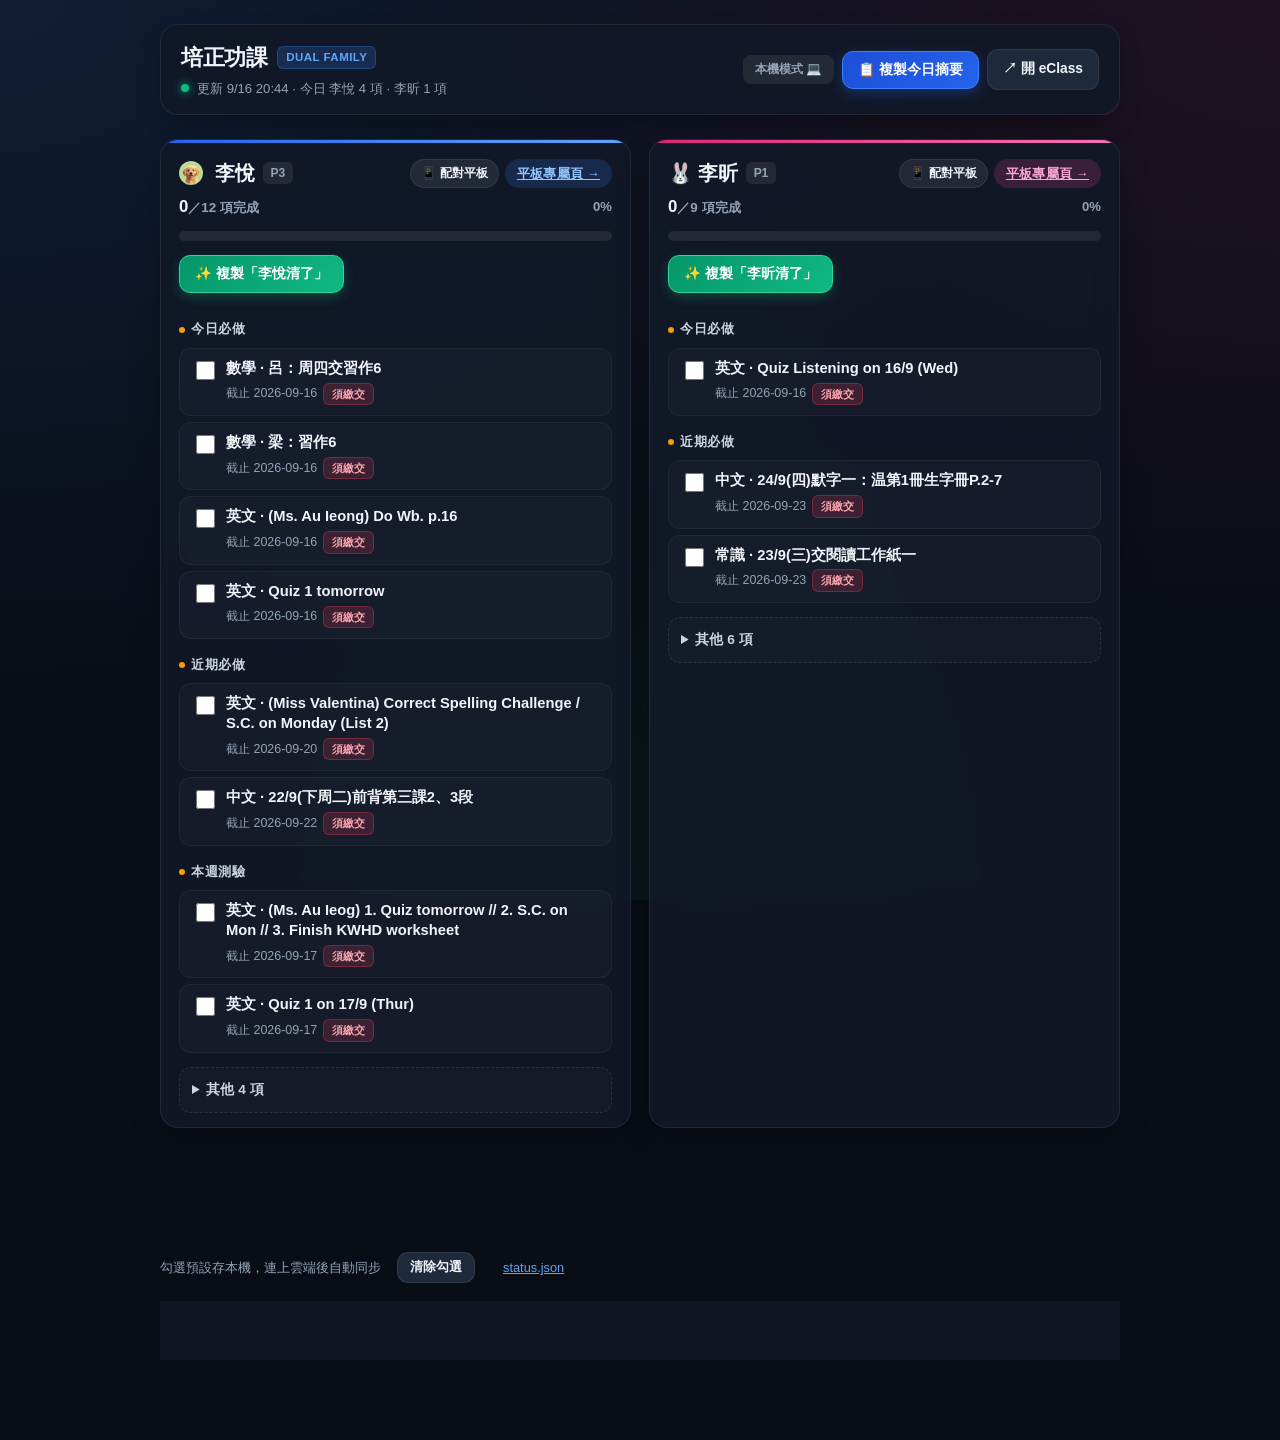
==== commit 38c699aa: "fix(sync): escape invalid Firebase keys (slashes, periods) in points data to fix tablet offline cras" ====
--- a/index.html
+++ b/index.html
@@ -548,21 +548,30 @@
   <div class="toast" id="toast"></div>
 
   <div id="qrModal" class="qr-modal" style="display:none; position:fixed; inset:0; z-index:999; background:rgba(0,0,0,0.75); backdrop-filter:blur(6px); align-items:center; justify-content:center; padding:16px;">
-    <div class="qr-modal-content" style="background:#1e293b; border:1px solid #334155; border-radius:16px; max-width:380px; width:100%; padding:20px; box-shadow:0 20px 40px rgba(0,0,0,0.5); text-align:center; color:#f8fafc; position:relative;">
+    <div class="qr-modal-content" style="background:#1e293b; border:1px solid #334155; border-radius:16px; max-width:400px; width:100%; padding:20px; box-shadow:0 20px 40px rgba(0,0,0,0.5); text-align:center; color:#f8fafc; position:relative;">
       <button type="button" id="qrModalClose" style="position:absolute; right:14px; top:14px; background:rgba(255,255,255,0.1); border:none; color:#cbd5e1; border-radius:50%; width:28px; height:28px; font-size:16px; cursor:pointer; line-height:1;">✕</button>
       <div id="qrModalTitle" style="font-size:1.1rem; font-weight:800; margin-bottom:4px;">🐶 李悅平板配對</div>
-      <div style="font-size:0.8rem; color:#94a3b8; margin-bottom:14px;">用平板相機直接掃描下方 QR Code</div>
-      <div id="qrModalBox" style="background:#ffffff; border-radius:12px; padding:12px; display:inline-block; margin-bottom:14px; box-shadow:0 4px 12px rgba(0,0,0,0.15); min-width:180px; min-height:180px;"></div>
-      <div id="qrModalUrl" style="font-size:0.75rem; color:#94a3b8; word-break:break-all; background:rgba(0,0,0,0.3); padding:8px 10px; border-radius:8px; margin-bottom:14px; border:1px solid #334155;"></div>
+      <div style="font-size:0.8rem; color:#94a3b8; margin-bottom:12px;">用平板相機掃描下方 QR Code 即可一鍵配對</div>
+      <div id="qrModalBox" style="background:#ffffff; border-radius:12px; padding:12px; display:inline-block; margin-bottom:12px; box-shadow:0 4px 12px rgba(0,0,0,0.15); min-width:180px; min-height:180px;"></div>
+      
+      <div style="background:rgba(15,23,42,0.6); border:1px solid #334155; border-radius:10px; padding:10px; margin-bottom:14px; text-align:left;">
+        <div style="display:flex; justify-content:space-between; align-items:center; margin-bottom:4px;">
+          <span style="font-size:0.75rem; color:#93c5fd; font-weight:700;">🔑 家庭同步碼（平板手動輸入用）</span>
+          <button type="button" id="qrModalCopyCode" style="background:rgba(59,130,246,0.2); border:1px solid #3b82f6; color:#93c5fd; font-size:0.7rem; padding:2px 8px; border-radius:6px; cursor:pointer;">複製代碼</button>
+        </div>
+        <div id="qrModalCode" style="font-family:monospace; font-size:1rem; font-weight:800; letter-spacing:1px; color:#38bdf8; text-align:center; padding:4px 0;"></div>
+      </div>
+
+      <div id="qrModalUrl" style="font-size:0.72rem; color:#94a3b8; word-break:break-all; background:rgba(0,0,0,0.3); padding:8px 10px; border-radius:8px; margin-bottom:14px; border:1px solid #334155; text-align:left;"></div>
       <div style="display:flex; gap:8px;">
         <button type="button" id="qrModalCopy" class="primary" style="flex:1; padding:10px; font-weight:700; cursor:pointer; border-radius:10px;">📋 複製配對網址</button>
         <button type="button" id="qrModalOpen" style="flex:1; padding:10px; font-weight:700; cursor:pointer; border-radius:10px; background:rgba(255,255,255,0.08); border:1px solid #475569; color:#f8fafc;">在新分頁開啟 ↗</button>
       </div>
     </div>
   </div>
-<script src="sync-config.js"></script>
-<script src="assets/qrcode.min.js"></script>
-<script src="sync.js"></script>
+<script src="sync-config.js?v=20260916-02"></script>
+<script src="assets/qrcode.min.js?v=20260916-02"></script>
+<script src="sync.js?v=20260916-02"></script>
 <script>
 const STORE_KEY = 'puiching-eclass-todos-v1';
 const POINTS_KEY = 'puiching-eclass-points-v1';
@@ -1141,13 +1150,13 @@
 } catch {}
 
 function openPairModal(childId) {
-  let code = (localStorage.getItem('puiching-eclass-sync-code-v1') || '').trim();
-  if (!code || !/^[A-Z2-9-]{20,24}$/i.test(code)) {
-    const genBtn = document.querySelector('[data-sync-action="generate"]');
-    if (genBtn) genBtn.click();
-    code = (localStorage.getItem('puiching-eclass-sync-code-v1') || document.getElementById('sync-code')?.value || '').trim();
-  }
-  const normCode = code.toUpperCase().replace(/[\s-]/g, '');
+  let normCode = '';
+  if (window.PuichingSync && typeof window.PuichingSync.getOrCreateCode === 'function') {
+    normCode = window.PuichingSync.getOrCreateCode();
+  } else {
+    const raw = (localStorage.getItem('puiching-eclass-sync-code-v1') || document.getElementById('sync-code')?.value || '').trim();
+    normCode = raw.toUpperCase().replace(/[\s-]/g, '');
+  }
   const page = (childId === 'li-xin') ? 'gloria.html' : 'abigail.html';
   const url = window.PuichingSync && window.PuichingSync.getChildPairingUrl
     ? window.PuichingSync.getChildPairingUrl(page, normCode)
@@ -1157,7 +1166,9 @@
   const modalTitle = document.getElementById('qrModalTitle');
   const modalBox = document.getElementById('qrModalBox');
   const modalUrl = document.getElementById('qrModalUrl');
+  const modalCode = document.getElementById('qrModalCode');
   const modalCopy = document.getElementById('qrModalCopy');
+  const modalCopyCode = document.getElementById('qrModalCopyCode');
   const modalOpen = document.getElementById('qrModalOpen');
 
   if (modal && modalTitle && modalBox && modalUrl) {
@@ -1167,12 +1178,22 @@
       : '';
     modalBox.innerHTML = svg;
     modalUrl.textContent = url;
+    if (modalCode) {
+      const formatted = (normCode.match(/.{1,4}/g) || []).join('-') || normCode;
+      modalCode.textContent = formatted;
+    }
     modal.style.display = 'flex';
 
     if (modalCopy) {
       modalCopy.onclick = async () => {
         await copyText(url);
         toast('已複製配對網址！');
+      };
+    }
+    if (modalCopyCode) {
+      modalCopyCode.onclick = async () => {
+        await copyText(normCode);
+        toast('已複製家庭同步碼！');
       };
     }
     if (modalOpen) {
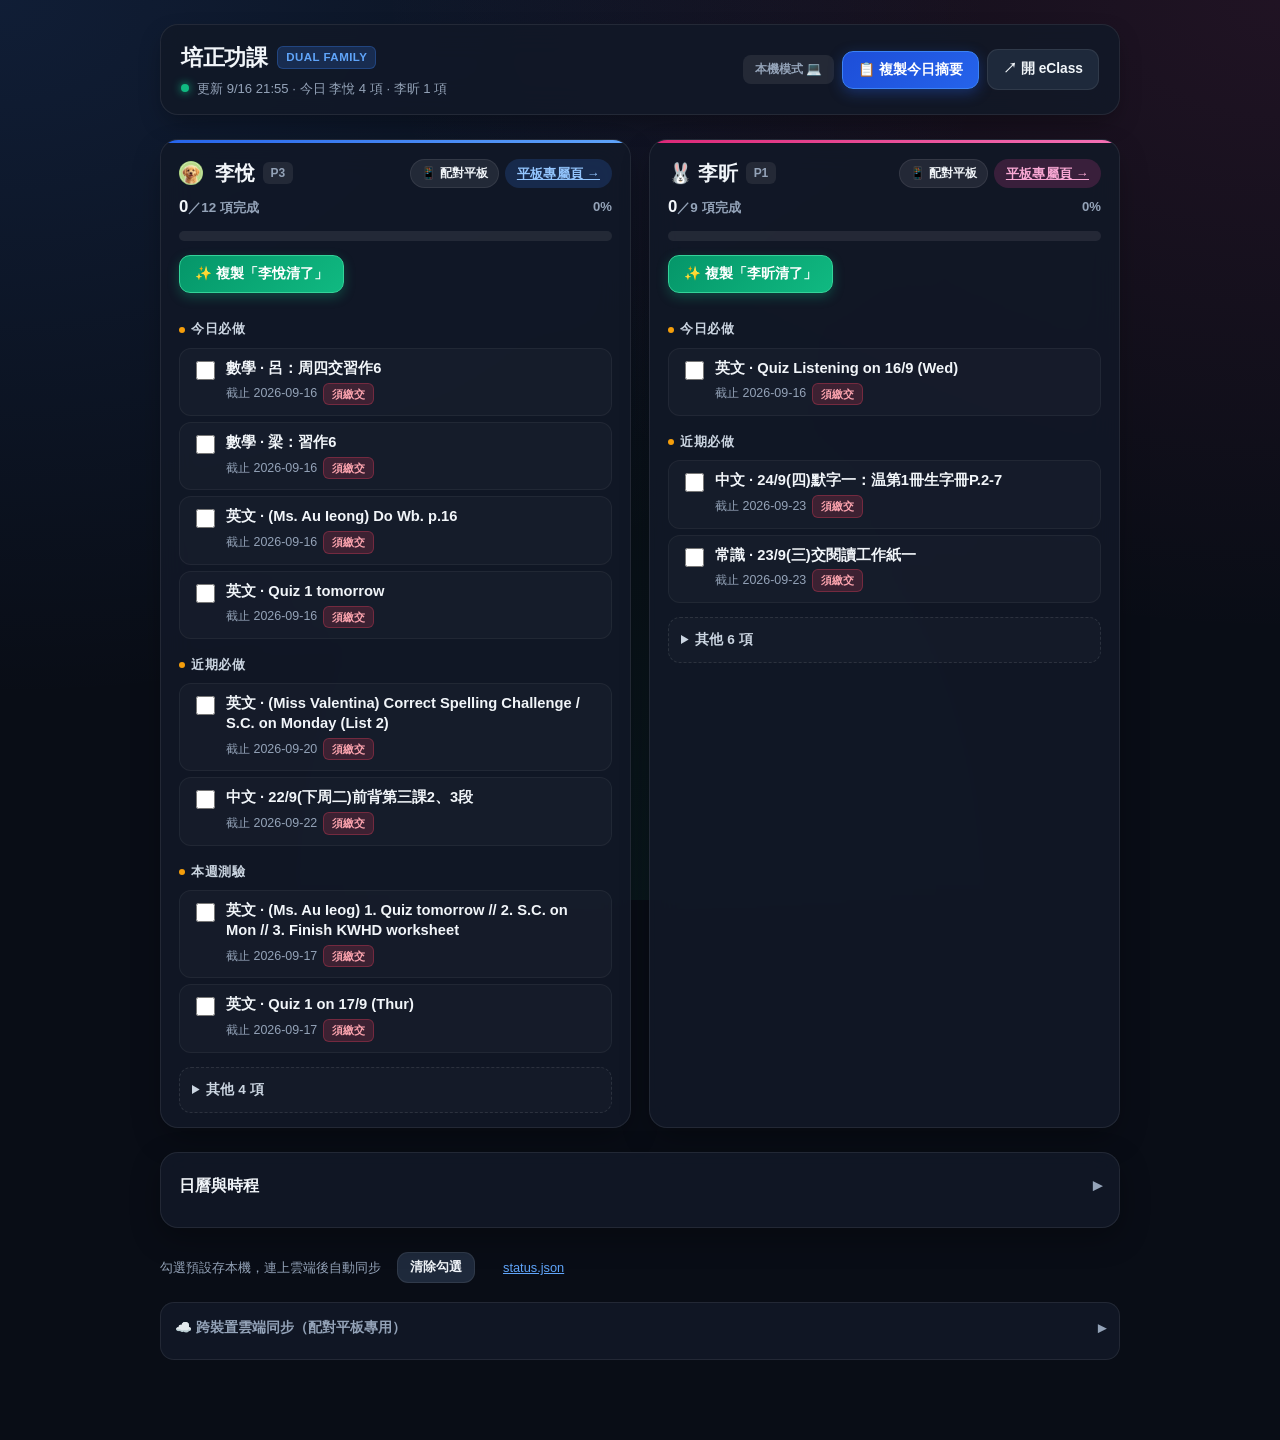
==== commit a0033d8c: "feat(gloria): optimize for Xiaomi Pad with no-cache headers, tactile refresh button, and responsive " ====
--- a/index.html
+++ b/index.html
@@ -3,6 +3,9 @@
 <head>
 <meta charset="utf-8" />
 <meta name="viewport" content="width=device-width, initial-scale=1, viewport-fit=cover" />
+<meta http-equiv="Cache-Control" content="no-cache, no-store, must-revalidate" />
+<meta http-equiv="Pragma" content="no-cache" />
+<meta http-equiv="Expires" content="0" />
 <title>培正功課待辦看板</title>
 <meta name="description" content="Checkable homework todos for Abigail (李悅) and Gloria (李昕)" />
 <style>
@@ -569,9 +572,9 @@
       </div>
     </div>
   </div>
-<script src="sync-config.js?v=20260916-02"></script>
-<script src="assets/qrcode.min.js?v=20260916-02"></script>
-<script src="sync.js?v=20260916-02"></script>
+<script src="sync-config.js?v=20260916-03"></script>
+<script src="assets/qrcode.min.js?v=20260916-03"></script>
+<script src="sync.js?v=20260916-03"></script>
 <script>
 const STORE_KEY = 'puiching-eclass-todos-v1';
 const POINTS_KEY = 'puiching-eclass-points-v1';
@@ -1010,7 +1013,7 @@
   const app = document.getElementById('app');
   const store = loadStore();
   try {
-    const res = await fetch('status.json?ts=' + Date.now());
+    const res = await fetch('status.json?ts=' + Date.now(), { cache: 'no-store' });
     const data = await res.json();
     window.__DATA = data;
     const openToday = (data.children || []).map(c => {
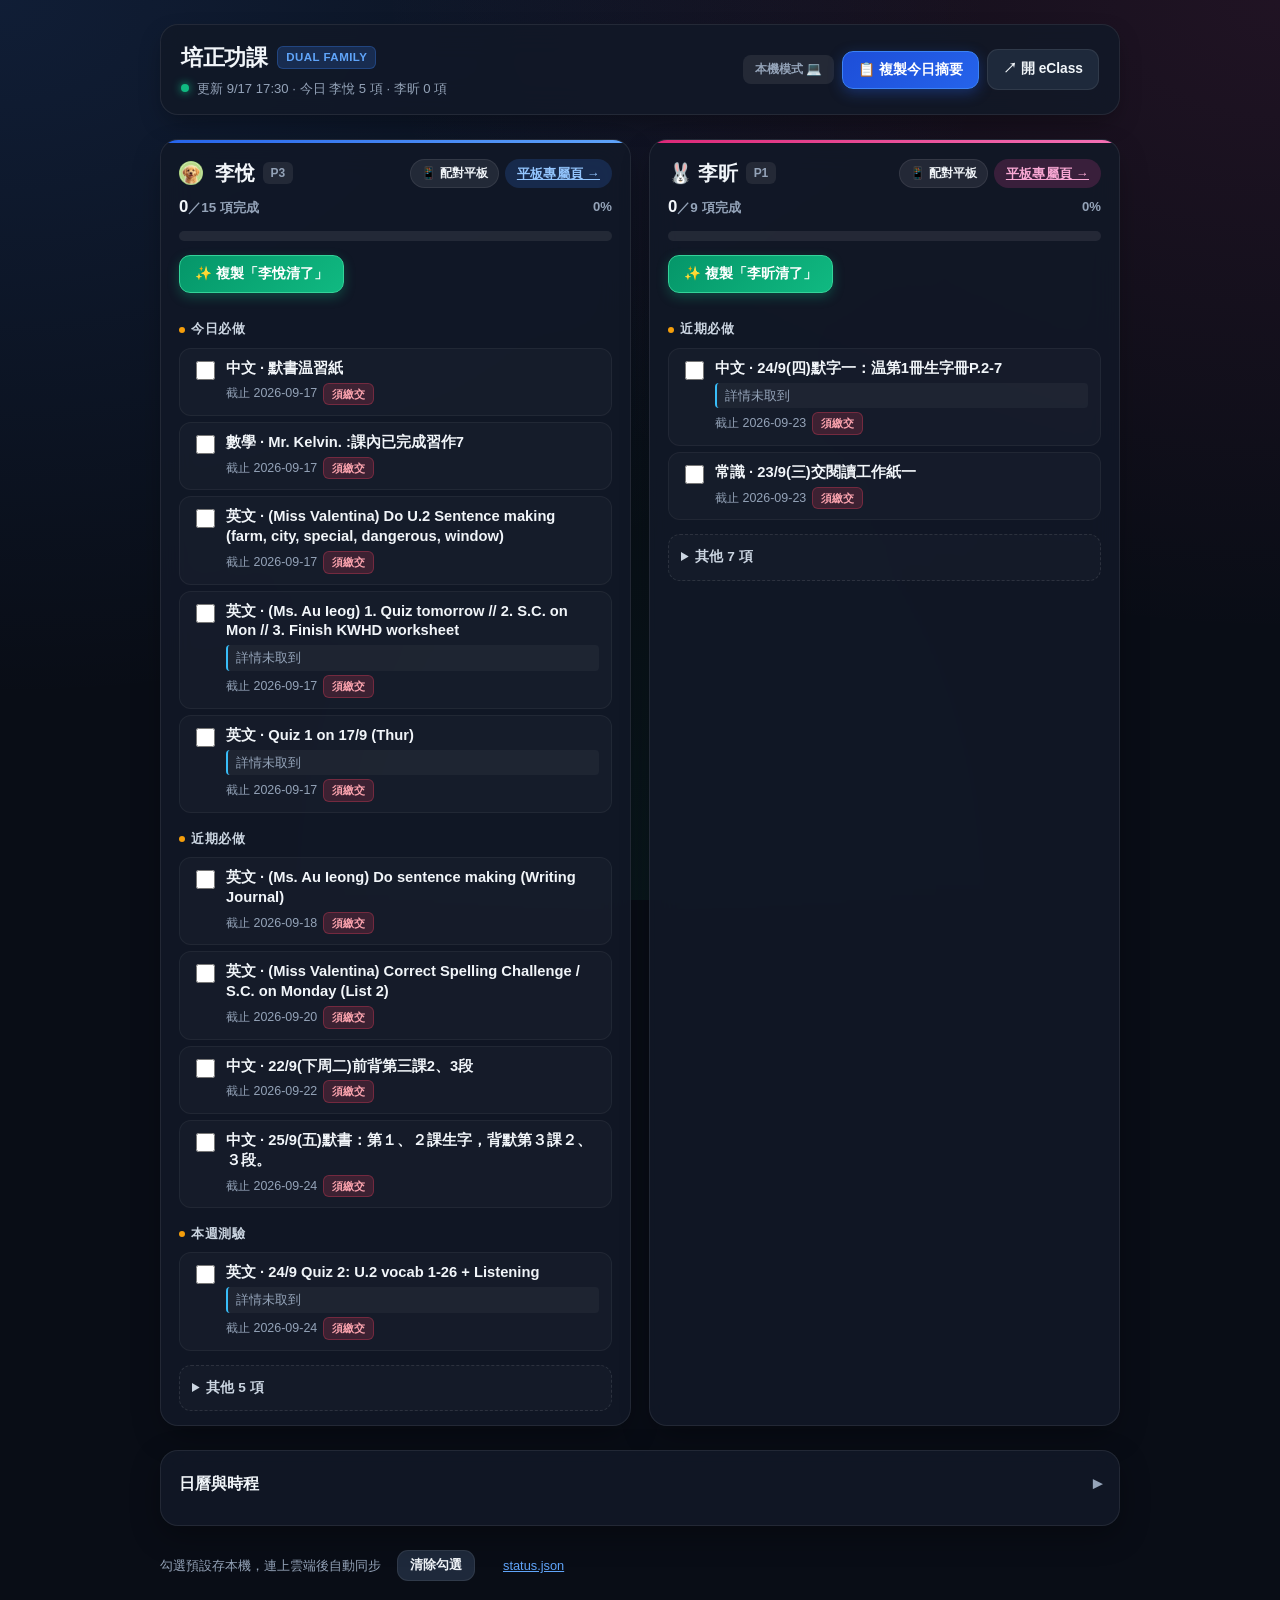
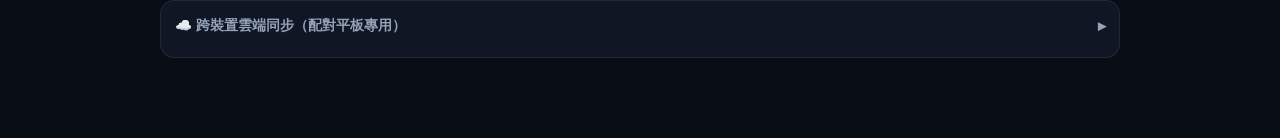
==== commit fc0ad640: "fix(scraper): extract homework detail from img tooltips and display in parent dashboard" ====
--- a/index.html
+++ b/index.html
@@ -241,6 +241,18 @@
     font-weight: 700; font-size: 0.92rem; color: var(--text);
     line-height: 1.35; word-break: break-word;
   }
+  .item-detail {
+    font-size: 0.8rem;
+    font-weight: 500;
+    color: #94a3b8;
+    margin-top: 4px;
+    background: rgba(255, 255, 255, 0.04);
+    border-left: 2px solid #38bdf8;
+    padding: 4px 8px;
+    border-radius: 4px;
+    line-height: 1.4;
+    word-break: break-word;
+  }
   .row {
     color: var(--muted); font-size: 0.78rem; font-weight: 500;
     display: flex; flex-wrap: wrap; gap: 6px; margin-top: 4px; align-items: center;
@@ -726,6 +738,7 @@
     <input type="checkbox" ${done ? 'checked' : ''} aria-label="完成" />
     <div>
       <div class="title">${it.subject} · ${it.title}</div>
+      ${it.detail ? `<div class="item-detail">${it.detail}</div>` : ''}
       <div class="row"><span>截止 ${it.due || '—'}</span>${must}${it.note ? `<span class="pill">${it.note}</span>` : ''}</div>
     </div>`;
   li.querySelector('input').addEventListener('change', (e) => onToggle(key, e.target.checked, li));
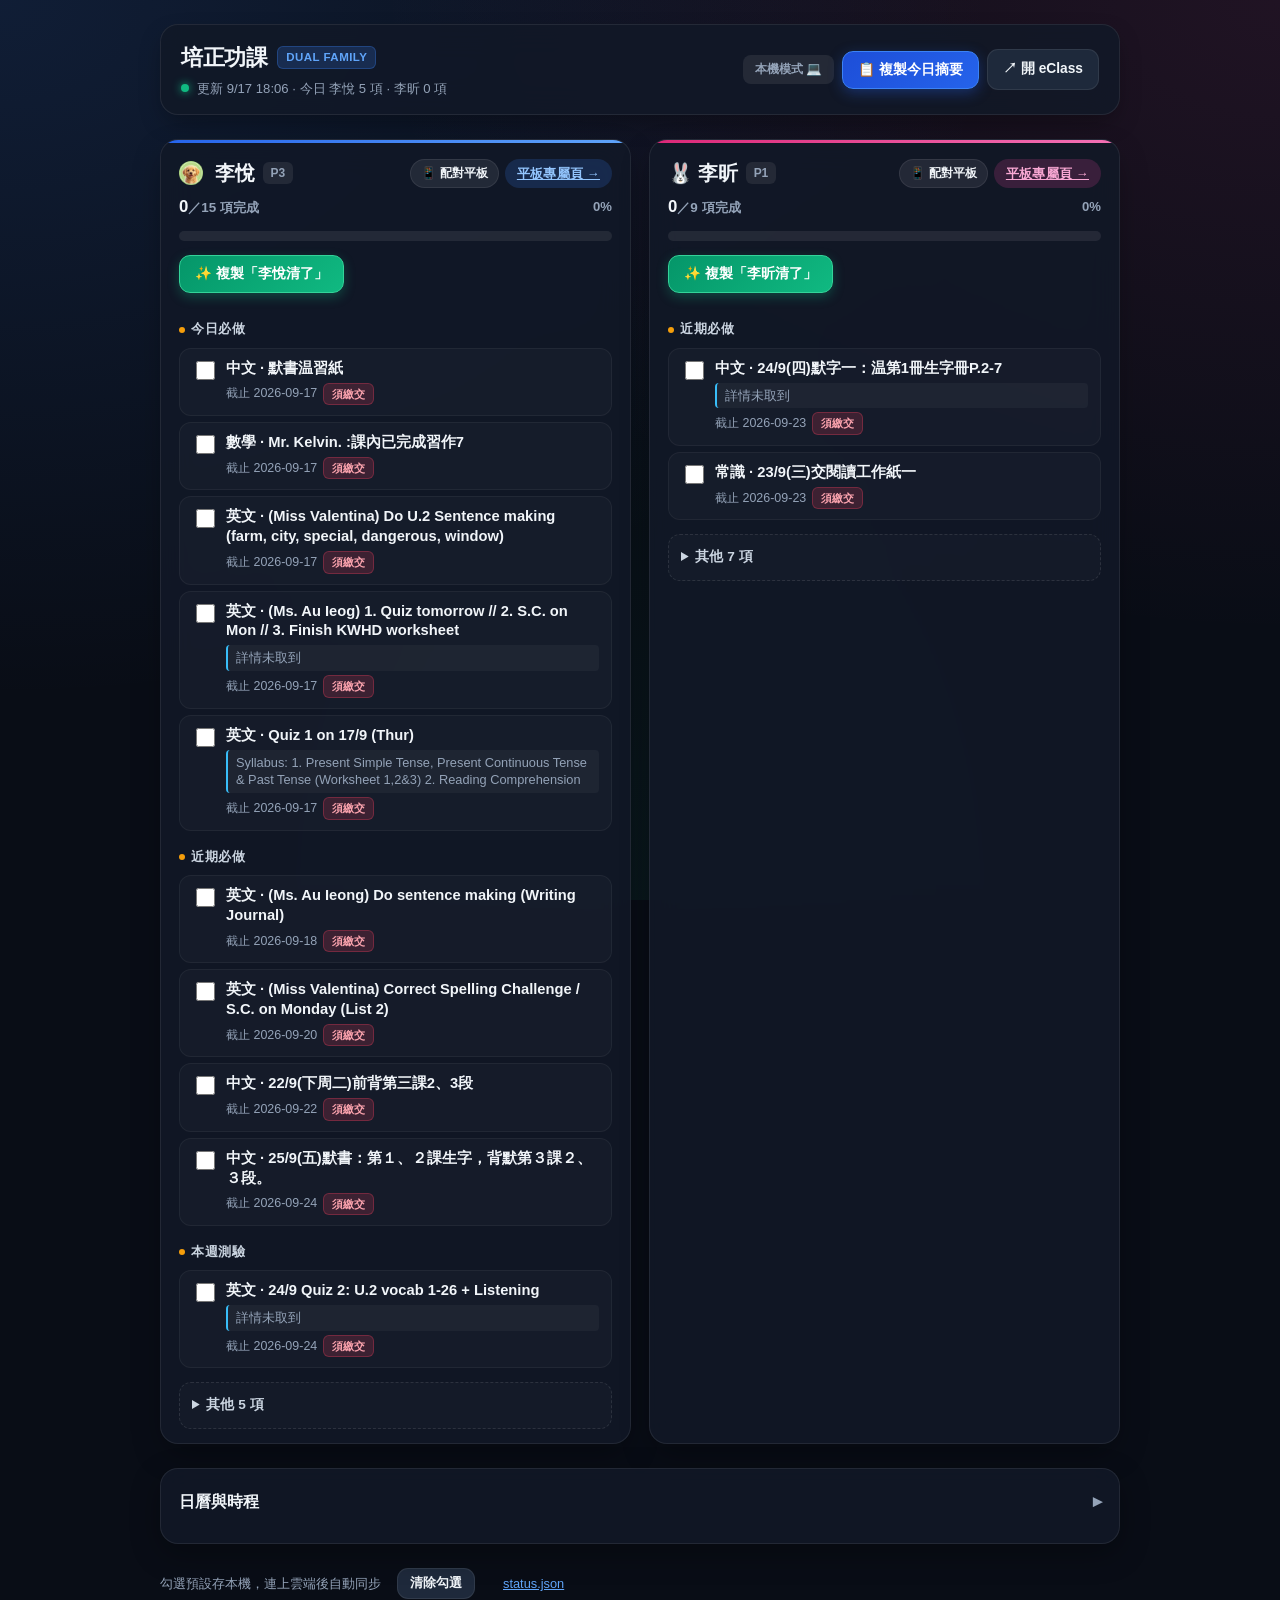
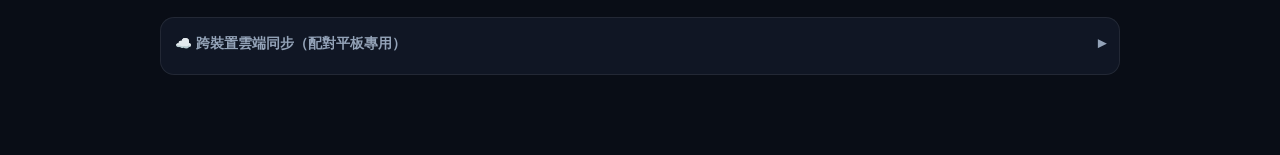
==== commit cef97c24: "fix(core): resolve edge case bugs across scraper, sync timeout, UI toasts, and dashboard closing loo" ====
--- a/index.html
+++ b/index.html
@@ -584,9 +584,9 @@
       </div>
     </div>
   </div>
-<script src="sync-config.js?v=20260916-03"></script>
-<script src="assets/qrcode.min.js?v=20260916-03"></script>
-<script src="sync.js?v=20260916-03"></script>
+<script src="sync-config.js?v=20260917-06"></script>
+<script src="assets/qrcode.min.js?v=20260917-06"></script>
+<script src="sync.js?v=20260917-06"></script>
 <script>
 const STORE_KEY = 'puiching-eclass-todos-v1';
 const POINTS_KEY = 'puiching-eclass-points-v1';
@@ -614,6 +614,16 @@
   const t = document.getElementById('toast');
   t.textContent = msg; t.style.display = 'block';
   setTimeout(() => t.style.display = 'none', 2200);
+}
+
+function escapeHtml(str) {
+  if (str == null) return '';
+  return String(str)
+    .replace(/&/g, '&amp;')
+    .replace(/</g, '&lt;')
+    .replace(/>/g, '&gt;')
+    .replace(/"/g, '&quot;')
+    .replace(/'/g, '&#39;');
 }
 
 async function copyText(text) {
@@ -626,10 +636,13 @@
   try {
     const ta = document.createElement('textarea');
     ta.value = text;
+    ta.setAttribute('readonly', '');
     ta.style.position = 'fixed';
     ta.style.opacity = '0';
+    ta.style.left = '-9999px';
     document.body.appendChild(ta);
     ta.select();
+    try { ta.setSelectionRange(0, 99999); } catch (e) {}
     const ok = document.execCommand('copy');
     document.body.removeChild(ta);
     return ok;
@@ -737,9 +750,9 @@
   li.innerHTML = `
     <input type="checkbox" ${done ? 'checked' : ''} aria-label="完成" />
     <div>
-      <div class="title">${it.subject} · ${it.title}</div>
-      ${it.detail ? `<div class="item-detail">${it.detail}</div>` : ''}
-      <div class="row"><span>截止 ${it.due || '—'}</span>${must}${it.note ? `<span class="pill">${it.note}</span>` : ''}</div>
+      <div class="title">${escapeHtml(it.subject)} · ${escapeHtml(it.title)}</div>
+      ${it.detail ? `<div class="item-detail">${escapeHtml(it.detail)}</div>` : ''}
+      <div class="row"><span>截止 ${escapeHtml(it.due || '—')}</span>${must}${it.note ? `<span class="pill">${escapeHtml(it.note)}</span>` : ''}</div>
     </div>`;
   li.querySelector('input').addEventListener('change', (e) => onToggle(key, e.target.checked, li));
   return { li, key, done };
@@ -856,8 +869,8 @@
           ${overdue ? '<span class="cal-item-badge overdue">逾期</span>' : ''}
           ${done ? '<span class="pill">已完成</span>' : ''}
         </div>
-        <div class="title" style="font-size:.85rem;margin-top:2px">${row.item.subject} · ${row.item.title}</div>
-        <div class="row"><span>${row.sectionLabel}</span></div>
+        <div class="title" style="font-size:.85rem;margin-top:2px">${escapeHtml(row.item.subject)} · ${escapeHtml(row.item.title)}</div>
+        <div class="row"><span>${escapeHtml(row.sectionLabel)}</span></div>
       </li>`;
     }
     html += '</ul><button type="button" class="primary" id="calJumpList" style="margin-top:8px">跳至待辦清單</button></div>';
@@ -932,7 +945,7 @@
     if (!rows.length) continue;
     const cls = CHILD_COLORS[child.id] || 'yue';
     groupsHtml += `<div class="gantt-group">
-      <div class="gantt-group-title ${cls}">${child.zh}</div>`;
+      <div class="gantt-group-title ${cls}">${escapeHtml(child.zh)}</div>`;
     for (const row of rows) {
       const done = !!store[row.key];
       const overdue = cmpYmd(row.due, today) < 0;
@@ -948,13 +961,14 @@
       }
       const left = (daysBetween(rangeStart, barStart) / spanDays) * 100;
       const width = Math.max((daysBetween(barStart, barEnd) / spanDays) * 100, 1.5);
-      const label = `${row.item.subject} · ${shortTitle(row.item)}`;
+      const label = `${escapeHtml(row.item.subject)} · ${escapeHtml(shortTitle(row.item))}`;
+      const escapedTitle = escapeHtml(row.item.title);
       groupsHtml += `
         <div class="gantt-row">
-          <div class="gantt-label" title="${row.item.title}">${label}</div>
+          <div class="gantt-label" title="${escapedTitle}">${label}</div>
           <div class="gantt-track">
             <div class="gantt-bar ${cls}${overdue ? ' overdue' : ''}${done ? ' done' : ''}"
-              style="left:${left}%;width:${width}%" title="${row.item.title}"></div>
+              style="left:${left}%;width:${width}%" title="${escapedTitle}"></div>
           </div>
         </div>`;
     }
@@ -1052,9 +1066,9 @@
       const avatar = child.id === 'li-xin' ? '🐰' : '<img src="assets/abigail_avatar.jpg" alt="🐶" style="width:24px;height:24px;border-radius:50%;vertical-align:middle;display:inline-block;margin-right:4px;object-fit:cover;" onerror="this.outerHTML=\'🐶\'">';
       card.innerHTML = `
         <div class="card-head">
-          <h2>${avatar} ${child.zh} <span class="grade-badge" style="font-size:0.75rem;font-weight:700;padding:2px 8px;border-radius:6px;background:rgba(255,255,255,0.08);color:var(--muted)">${child.grade}</span></h2>
+          <h2>${avatar} ${escapeHtml(child.zh)} <span class="grade-badge" style="font-size:0.75rem;font-weight:700;padding:2px 8px;border-radius:6px;background:rgba(255,255,255,0.08);color:var(--muted)">${escapeHtml(child.grade)}</span></h2>
           <div style="display:flex;gap:6px;align-items:center;flex-wrap:wrap;">
-            <button type="button" class="btnPairQr" data-child-id="${child.id}" style="font-size:0.76rem;font-weight:700;padding:5px 10px;border-radius:99px;background:rgba(255,255,255,0.08);border:1px solid var(--border);color:var(--text);cursor:pointer;">📱 配對平板</button>
+            <button type="button" class="btnPairQr" data-child-id="${escapeHtml(child.id)}" style="font-size:0.76rem;font-weight:700;padding:5px 10px;border-radius:99px;background:rgba(255,255,255,0.08);border:1px solid var(--border);color:var(--text);cursor:pointer;">📱 配對平板</button>
             <a class="child-link ${pageCls}" href="${childPageHref(child.id)}">平板專屬頁 →</a>
           </div>
         </div>
@@ -1064,7 +1078,7 @@
         </div>
         <div class="progress"><i style="width:${pct}%"></i></div>
         <div class="actions" style="margin:0 0 10px">
-          <button class="ok btnChildClear" type="button">✨ 複製「${child.zh}清了」</button>
+          <button class="ok btnChildClear" type="button">✨ 複製「${escapeHtml(child.zh)}清了」</button>
         </div>`;
       card.querySelector('.btnPairQr')?.addEventListener('click', () => {
         openPairModal(child.id);
@@ -1117,7 +1131,7 @@
       app.appendChild(card);
     }
   } catch (e) {
-    app.innerHTML = `<div class="card">讀不到 status.json：${e.message}</div>`;
+    app.innerHTML = `<div class="card">讀不到 status.json：${escapeHtml(e.message)}</div>`;
     document.getElementById('calendar-root').innerHTML = `<div class="sub">載入失敗</div>`;
     document.getElementById('gantt-root').innerHTML = `<div class="sub">載入失敗</div>`;
   }
@@ -1136,6 +1150,11 @@
       }
       for (const it of [...(child.due_soon || [])]) {
         if (!store[itemKey(child.id, 'due_soon', it)]) open.push(it.title);
+      }
+      if (!open.length && (child.tests_this_week || []).length) {
+        for (const it of [...(child.tests_this_week || [])]) {
+          if (!store[itemKey(child.id, 'tests_this_week', it)]) open.push(it.title);
+        }
       }
       lines.push(child.zh + (open.length ? '未清：' + open.join('；') : '無今日項'));
     }
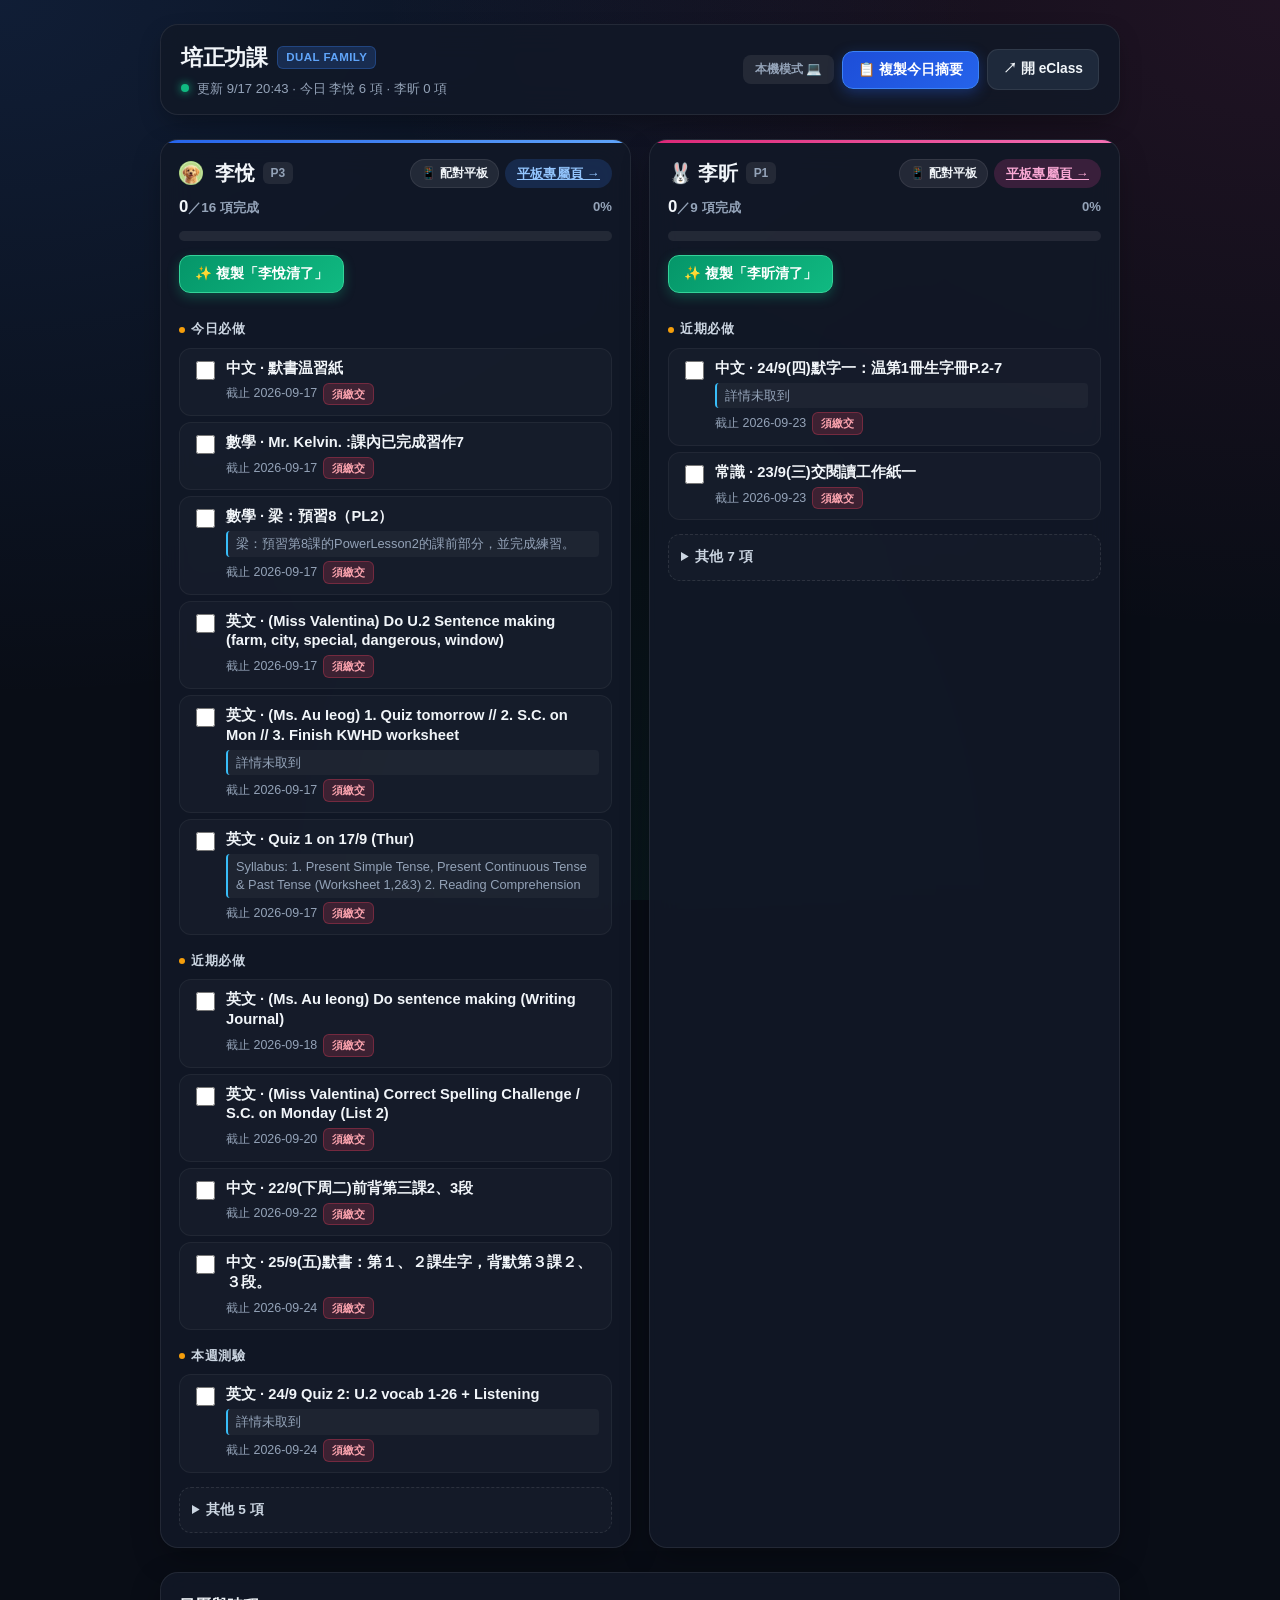
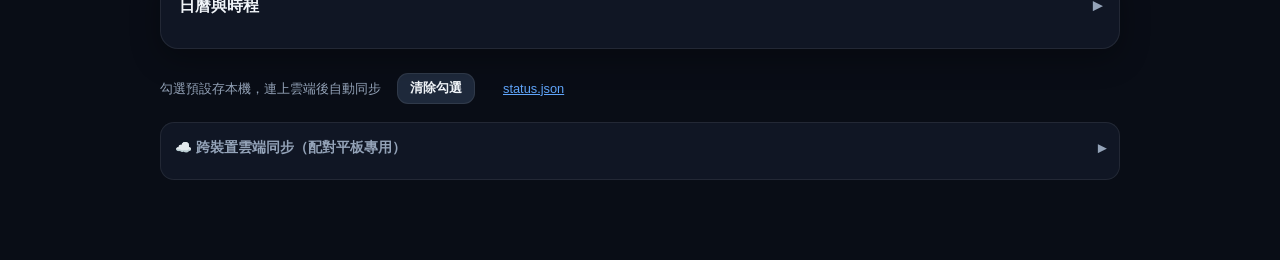
==== commit 7cffc5a9: "fix(tablet): enhance error handling with retry button, guard localStorage, and update cache buster" ====
--- a/index.html
+++ b/index.html
@@ -584,9 +584,9 @@
       </div>
     </div>
   </div>
-<script src="sync-config.js?v=20260917-06"></script>
-<script src="assets/qrcode.min.js?v=20260917-06"></script>
-<script src="sync.js?v=20260917-06"></script>
+<script src="sync-config.js?v=20260917-07"></script>
+<script src="assets/qrcode.min.js?v=20260917-07"></script>
+<script src="sync.js?v=20260917-07"></script>
 <script>
 const STORE_KEY = 'puiching-eclass-todos-v1';
 const POINTS_KEY = 'puiching-eclass-points-v1';
@@ -597,14 +597,14 @@
   try { return JSON.parse(localStorage.getItem(STORE_KEY) || '{}'); } catch { return {}; }
 }
 function saveStore(s) {
-  localStorage.setItem(STORE_KEY, JSON.stringify(s));
+  try { localStorage.setItem(STORE_KEY, JSON.stringify(s)); } catch {}
   try { window.PuichingSync && window.PuichingSync.replaceTodos(s); } catch {}
 }
 function loadPoints() {
   try { return JSON.parse(localStorage.getItem(POINTS_KEY) || '{}'); } catch { return {}; }
 }
 function savePoints(p) {
-  localStorage.setItem(POINTS_KEY, JSON.stringify(p));
+  try { localStorage.setItem(POINTS_KEY, JSON.stringify(p)); } catch {}
   try { window.PuichingSync && window.PuichingSync.replacePoints(p); } catch {}
 }
 function itemKey(childId, section, it) {
@@ -1041,6 +1041,7 @@
   const store = loadStore();
   try {
     const res = await fetch('status.json?ts=' + Date.now(), { cache: 'no-store' });
+    if (!res.ok) throw new Error(`伺服器回應 ${res.status}（${res.statusText || '請重試'}）`);
     const data = await res.json();
     window.__DATA = data;
     const openToday = (data.children || []).map(c => {
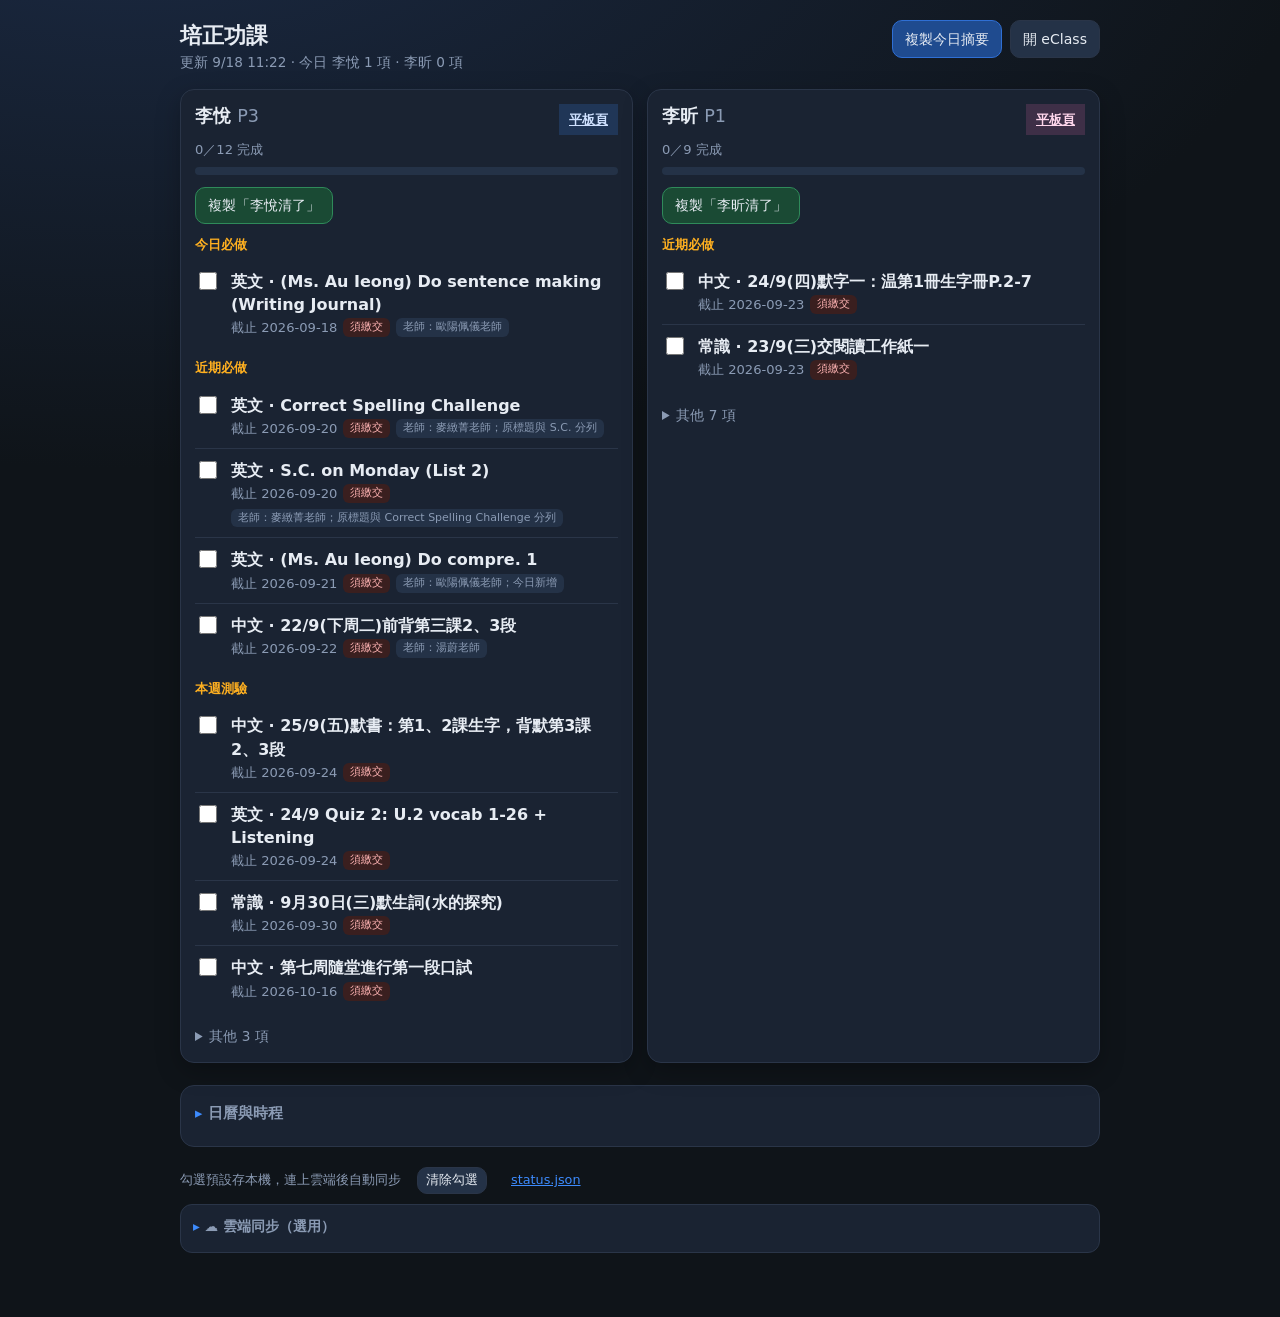
==== commit ed41cb24: "Update Abigail (李悅) eClass homework for 2026-09-18 Morning scan: due-today sentence making; new comp" ====
--- a/index.html
+++ b/index.html
@@ -2,325 +2,113 @@
 <html lang="zh-Hant">
 <head>
 <meta charset="utf-8" />
-<meta name="viewport" content="width=device-width, initial-scale=1, viewport-fit=cover" />
-<meta http-equiv="Cache-Control" content="no-cache, no-store, must-revalidate" />
-<meta http-equiv="Pragma" content="no-cache" />
-<meta http-equiv="Expires" content="0" />
+<meta name="viewport" content="width=device-width, initial-scale=1" />
 <title>培正功課待辦看板</title>
 <meta name="description" content="Checkable homework todos for Abigail (李悅) and Gloria (李昕)" />
 <style>
   :root {
-    --bg: #090d16;
-    --card: #121927;
-    --card-hover: #172133;
-    --card-glass: rgba(18, 25, 39, 0.88);
-    --border: rgba(255, 255, 255, 0.08);
-    --border-light: rgba(255, 255, 255, 0.14);
-    --text: #f1f5f9;
-    --muted: #94a3b8;
-    --subtle: #64748b;
-    --accent: #3b82f6;
-    --accent-soft: rgba(59, 130, 246, 0.15);
-    --warn: #f59e0b;
-    --warn-soft: rgba(245, 158, 11, 0.15);
-    --ok: #10b981;
-    --ok-soft: rgba(16, 185, 129, 0.15);
-    --child-yue: #3b82f6;
-    --child-yue-grad: linear-gradient(135deg, #2563eb, #60a5fa);
-    --child-xin: #ec4899;
-    --child-xin-grad: linear-gradient(135deg, #db2777, #f472b6);
-    --overdue: #f43f5e;
-    --upcoming: #10b981;
+    --bg: #0f1419; --card: #1a2332; --text: #e7ecf3; --muted: #8b9bb4;
+    --accent: #3d8bfd; --warn: #ffb020; --ok: #3dd68c; --border: #2a3548;
+    --child-yue: #3d8bfd; --child-xin: #f472b6;
+    --overdue: #ff6b6b; --upcoming: #3dd68c;
   }
   * { box-sizing: border-box; }
   body {
-    margin: 0;
-    font-family: -apple-system, BlinkMacSystemFont, "Segoe UI", Roboto, "PingFang SC", "Hiragino Sans GB", "Noto Sans TC", sans-serif;
-    background-color: var(--bg);
-    background-image: 
-      radial-gradient(at 0% 0%, rgba(59, 130, 246, 0.14) 0px, transparent 55%),
-      radial-gradient(at 100% 0%, rgba(236, 72, 153, 0.10) 0px, transparent 50%),
-      radial-gradient(at 50% 100%, rgba(16, 185, 129, 0.06) 0px, transparent 50%);
-    background-attachment: fixed;
-    color: var(--text);
-    line-height: 1.5;
-    padding: 24px 16px calc(80px + env(safe-area-inset-bottom, 0px));
-    -webkit-font-smoothing: antialiased;
-  }
-  .wrap { max-width: 960px; margin: 0 auto; }
-  
-  /* Topbar */
+    margin: 0; font-family: ui-sans-serif, system-ui, -apple-system, "Noto Sans TC", sans-serif;
+    background: radial-gradient(1200px 600px at 10% -10%, #1b2a44, var(--bg));
+    color: var(--text); line-height: 1.45; padding: 20px 14px 64px;
+  }
+  .wrap { max-width: 920px; margin: 0 auto; }
   .topbar {
-    display: flex; align-items: center; justify-content: space-between;
-    gap: 16px; flex-wrap: wrap; margin-bottom: 24px;
-    padding: 16px 20px;
-    background: var(--card-glass);
-    backdrop-filter: blur(16px);
-    -webkit-backdrop-filter: blur(16px);
-    border: 1px solid var(--border);
-    border-radius: 18px;
-    box-shadow: 0 10px 25px -5px rgba(0, 0, 0, 0.35);
-  }
-  .topbar-brand { display: flex; flex-direction: column; gap: 4px; }
-  h1 {
-    font-size: 1.4rem; font-weight: 800; margin: 0;
-    letter-spacing: -0.02em;
-    display: flex; align-items: center; gap: 10px;
-  }
-  .brand-badge {
-    font-size: 0.72rem; font-weight: 700;
-    padding: 2px 8px; border-radius: 6px;
-    background: rgba(59, 130, 246, 0.2); color: #60a5fa;
-    border: 1px solid rgba(59, 130, 246, 0.3);
-    text-transform: uppercase; letter-spacing: 0.04em;
-  }
-  .sub {
-    color: var(--muted); font-size: 0.82rem; font-weight: 500;
-    display: flex; align-items: center; gap: 8px; flex-wrap: wrap;
-  }
-  .sub .live-dot {
-    display: inline-block; width: 8px; height: 8px; border-radius: 50%;
-    background: var(--ok); box-shadow: 0 0 8px var(--ok);
-    animation: pulse-dot 2s infinite ease-in-out;
-  }
-  @keyframes pulse-dot {
-    0%, 100% { transform: scale(1); opacity: 1; }
-    50% { transform: scale(1.35); opacity: 0.6; }
-  }
-
-  /* Buttons & Actions */
-  .actions { display: flex; flex-wrap: wrap; gap: 8px; align-items: center; }
+    display: flex; align-items: flex-start; justify-content: space-between;
+    gap: 12px; flex-wrap: wrap; margin-bottom: 16px;
+  }
+  h1 { font-size: 1.35rem; margin: 0 0 2px; }
+  .sub { color: var(--muted); font-size: 0.85rem; }
+  .actions { display: flex; flex-wrap: wrap; gap: 8px; }
   .actions a, button {
-    font-family: inherit; text-decoration: none;
-    background: #1e293b; color: var(--text); padding: 9px 15px;
-    border-radius: 11px; border: 1px solid var(--border);
-    font-size: 0.86rem; font-weight: 600; cursor: pointer;
-    display: inline-flex; align-items: center; justify-content: center; gap: 6px;
-    transition: all 0.15s cubic-bezier(0.4, 0, 0.2, 1);
-  }
-  .actions a:hover, button:hover {
-    background: #283548; border-color: var(--border-light);
-    transform: translateY(-1px);
-  }
-  .actions a:active, button:active {
-    transform: translateY(1px);
-  }
-  button.primary {
-    background: linear-gradient(135deg, #1d4ed8, #2563eb);
-    border-color: #3b82f6; color: #fff;
-    box-shadow: 0 4px 14px rgba(37, 99, 235, 0.35);
-  }
-  button.primary:hover {
-    background: linear-gradient(135deg, #2563eb, #3b82f6);
-    box-shadow: 0 6px 18px rgba(37, 99, 235, 0.45);
-  }
-  button.ok {
-    background: linear-gradient(135deg, #059669, #10b981);
-    border-color: #34d399; color: #fff;
-    box-shadow: 0 4px 12px rgba(16, 185, 129, 0.3);
-  }
-  button.ok:hover {
-    background: linear-gradient(135deg, #10b981, #34d399);
-  }
-  .child-link {
-    font-weight: 700; font-size: 0.8rem; padding: 5px 12px; border-radius: 99px;
-    letter-spacing: 0.02em; transition: all 0.2s;
-  }
-  .child-link.yue {
-    background: rgba(59, 130, 246, 0.18); border-color: rgba(59, 130, 246, 0.4);
-    color: #93c5fd;
-  }
-  .child-link.yue:hover {
-    background: rgba(59, 130, 246, 0.32); color: #fff;
-  }
-  .child-link.xin {
-    background: rgba(236, 72, 153, 0.18); border-color: rgba(236, 72, 153, 0.4);
-    color: #f9a8d4;
-  }
-  .child-link.xin:hover {
-    background: rgba(236, 72, 153, 0.32); color: #fff;
-  }
-
-  /* Grid and Child Cards */
-  .grid { display: grid; gap: 18px; margin-bottom: 22px; }
+    text-decoration: none; background: #243247; color: var(--text); padding: 8px 12px;
+    border-radius: 10px; border: 1px solid var(--border); font-size: 0.88rem; cursor: pointer;
+  }
+  button.primary { background: #1f4b8f; border-color: #2f6fd4; }
+  button.ok { background: #1a4a34; border-color: #2f8a5a; }
+  .child-link { font-weight: 600; font-size: 0.82rem; padding: 6px 10px; }
+  .child-link.yue { background: rgba(61,139,253,.18); border-color: #2f6fd4; color: #cfe1ff; }
+  .child-link.xin { background: rgba(244,114,182,.16); border-color: #b84a86; color: #ffd6ec; }
+  .card-head {
+    display: flex; align-items: flex-start; justify-content: space-between;
+    gap: 8px; flex-wrap: wrap; margin-bottom: 4px;
+  }
+  .card-head h2 { margin: 0; }
+  details.more { margin-top: 10px; color: var(--muted); font-size: 0.85rem; }
+  details.more summary { cursor: pointer; padding: 6px 0; }
+  details.more ul { margin-top: 4px; }
+  .time-fold {
+    margin-top: 22px; background: var(--card); border: 1px solid var(--border);
+    border-radius: 14px; padding: 4px 14px 14px;
+  }
+  .time-fold > summary {
+    cursor: pointer; list-style: none; padding: 12px 0 8px;
+    color: var(--muted); font-size: 0.92rem; font-weight: 600;
+  }
+  .time-fold > summary::-webkit-details-marker { display: none; }
+  .time-fold > summary::before { content: "▸ "; color: var(--accent); }
+  .time-fold[open] > summary::before { content: "▾ "; }
+  .time-fold .view-tabs { margin-top: 6px; }
+  .grid { display: grid; gap: 14px; }
   @media (min-width: 800px) { .grid { grid-template-columns: 1fr 1fr; } }
   .card {
-    background: var(--card-glass);
-    backdrop-filter: blur(16px);
-    -webkit-backdrop-filter: blur(16px);
-    border: 1px solid var(--border);
-    border-radius: 18px;
-    padding: 18px 18px 14px;
-    box-shadow: 0 12px 32px -6px rgba(0, 0, 0, 0.35);
-    display: flex; flex-direction: column;
-    position: relative; overflow: hidden;
-    transition: border-color 0.2s, box-shadow 0.2s;
-  }
-  .card:hover {
-    border-color: var(--border-light);
-    box-shadow: 0 16px 40px -6px rgba(0, 0, 0, 0.45);
-  }
-  .card[data-child-id="li-yue"]::before {
-    content: ""; position: absolute; top: 0; left: 0; right: 0; height: 3px;
-    background: var(--child-yue-grad);
-  }
-  .card[data-child-id="li-xin"]::before {
-    content: ""; position: absolute; top: 0; left: 0; right: 0; height: 3px;
-    background: var(--child-xin-grad);
-  }
-  .card-head {
-    display: flex; align-items: center; justify-content: space-between;
-    gap: 10px; flex-wrap: wrap; margin-bottom: 6px;
-  }
-  .card-head h2 {
-    margin: 0; font-size: 1.25rem; font-weight: 800; letter-spacing: -0.01em;
-    display: flex; align-items: center; gap: 8px;
-  }
-  .meta {
-    color: var(--muted); font-size: 0.84rem; font-weight: 600;
-    display: flex; align-items: center; justify-content: space-between; margin-bottom: 8px;
-  }
-  .doneCount { color: var(--text); font-weight: 800; font-size: 1.05rem; }
-
+    background: var(--card); border: 1px solid var(--border); border-radius: 14px;
+    padding: 14px 14px 10px; box-shadow: 0 8px 24px rgba(0,0,0,.25);
+  }
+  .card h2 { margin: 0 0 6px; font-size: 1.1rem; }
   .progress {
-    height: 10px; background: rgba(255, 255, 255, 0.08); border-radius: 99px;
-    overflow: hidden; margin: 4px 0 14px; position: relative;
-  }
-  .progress > i {
-    display: block; height: 100%; border-radius: 99px;
-    width: 0%; transition: width 0.4s cubic-bezier(0.4, 0, 0.2, 1);
-    background: linear-gradient(90deg, #10b981, #34d399);
-  }
-  .card[data-child-id="li-yue"] .progress > i {
-    background: linear-gradient(90deg, #2563eb, #38bdf8);
-  }
-  .card[data-child-id="li-xin"] .progress > i {
-    background: linear-gradient(90deg, #db2777, #f472b6);
-  }
-
-  /* Section Groups & Items */
-  h3 {
-    margin: 16px 0 8px; font-size: 0.84rem; font-weight: 700;
-    letter-spacing: 0.04em; text-transform: uppercase;
-    color: #cbd5e1; display: flex; align-items: center; gap: 6px;
-  }
-  h3::before {
-    content: ""; width: 6px; height: 6px; border-radius: 50%;
-    background: var(--warn); display: inline-block;
-  }
-  ul { list-style: none; padding: 0; margin: 0; display: flex; flex-direction: column; gap: 6px; }
+    height: 8px; background: #243247; border-radius: 99px; overflow: hidden; margin: 8px 0 12px;
+  }
+  .progress > i { display: block; height: 100%; background: var(--ok); width: 0%; transition: width .2s; }
+  .meta { color: var(--muted); font-size: 0.82rem; margin-bottom: 8px; }
+  h3 { margin: 12px 0 6px; font-size: 0.8rem; color: var(--warn); }
+  ul { list-style: none; padding: 0; margin: 0; }
   li {
-    background: rgba(255, 255, 255, 0.025);
-    border: 1px solid rgba(255, 255, 255, 0.05);
-    border-radius: 12px; padding: 10px 12px;
-    display: grid; grid-template-columns: 24px 1fr; gap: 10px; align-items: start;
-    transition: all 0.2s cubic-bezier(0.4, 0, 0.2, 1);
-  }
-  li:hover {
-    background: rgba(255, 255, 255, 0.05);
-    border-color: rgba(255, 255, 255, 0.1);
-    transform: translateX(2px);
-  }
-  li.done {
-    background: rgba(255, 255, 255, 0.01);
-    border-color: transparent;
-    opacity: 0.62;
-  }
+    border-top: 1px solid var(--border); padding: 10px 0; display: grid;
+    grid-template-columns: 28px 1fr; gap: 8px; align-items: start;
+    transition: background .2s, box-shadow .2s;
+  }
+  li:first-child { border-top: 0; }
   li.done .title { text-decoration: line-through; color: var(--muted); }
   li.highlight {
-    background: rgba(59, 130, 246, 0.16);
-    border-color: rgba(59, 130, 246, 0.5);
-    box-shadow: 0 0 16px rgba(59, 130, 246, 0.25);
-  }
-  input[type=checkbox] {
-    width: 19px; height: 19px; cursor: pointer;
-    accent-color: var(--ok); border-radius: 6px;
-    margin-top: 2px; flex-shrink: 0;
-  }
-  .title {
-    font-weight: 700; font-size: 0.92rem; color: var(--text);
-    line-height: 1.35; word-break: break-word;
-  }
-  .item-detail {
-    font-size: 0.8rem;
-    font-weight: 500;
-    color: #94a3b8;
-    margin-top: 4px;
-    background: rgba(255, 255, 255, 0.04);
-    border-left: 2px solid #38bdf8;
-    padding: 4px 8px;
-    border-radius: 4px;
-    line-height: 1.4;
-    word-break: break-word;
-  }
-  .row {
-    color: var(--muted); font-size: 0.78rem; font-weight: 500;
-    display: flex; flex-wrap: wrap; gap: 6px; margin-top: 4px; align-items: center;
-  }
-  .pill {
-    font-size: 11px; font-weight: 600; padding: 2px 8px; border-radius: 6px;
-    background: rgba(255, 255, 255, 0.08); color: var(--muted);
-  }
-  .pill.must {
-    background: rgba(244, 63, 94, 0.18); color: #fda4af;
-    border: 1px solid rgba(244, 63, 94, 0.3);
-  }
-  .pill.nosubmit {
-    background: rgba(245, 158, 11, 0.16); color: #fde68a;
-    border: 1px solid rgba(245, 158, 11, 0.25);
-  }
-  details.more {
-    margin-top: 14px; color: var(--muted); font-size: 0.85rem;
-    background: rgba(255, 255, 255, 0.02); border-radius: 12px;
-    border: 1px dashed rgba(255, 255, 255, 0.1); padding: 8px 12px;
-  }
-  details.more summary {
-    cursor: pointer; padding: 4px 0; font-weight: 700; color: #cbd5e1;
-  }
-  details.more ul { margin-top: 8px; }
-
-  /* Time-Fold: Tabs & View Panels */
-  .time-fold {
-    margin-top: 24px; background: var(--card-glass);
-    backdrop-filter: blur(16px);
-    -webkit-backdrop-filter: blur(16px);
-    border: 1px solid var(--border);
-    border-radius: 18px; padding: 6px 18px 18px;
-    box-shadow: 0 10px 30px rgba(0, 0, 0, 0.3);
-  }
-  .time-fold > summary {
-    cursor: pointer; list-style: none; padding: 14px 0 10px;
-    color: var(--text); font-size: 1rem; font-weight: 700;
-    display: flex; align-items: center; justify-content: space-between;
-  }
-  .time-fold > summary::-webkit-details-marker { display: none; }
-  .time-fold > summary::after {
-    content: "▾"; font-size: 1.1rem; color: var(--muted);
-    transition: transform 0.2s;
-  }
-  .time-fold:not([open]) > summary::after { transform: rotate(-90deg); }
-  .time-fold .view-tabs { margin-top: 6px; }
-
+    background: rgba(61, 139, 253, .12); border-radius: 8px;
+    box-shadow: inset 0 0 0 1px rgba(61, 139, 253, .35);
+  }
+  input[type=checkbox] { width: 18px; height: 18px; margin-top: 2px; accent-color: var(--ok); }
+  .title { font-weight: 600; }
+  .row { color: var(--muted); font-size: 0.82rem; display: flex; flex-wrap: wrap; gap: 6px; margin-top: 2px; }
+  .pill { font-size: 11px; padding: 1px 7px; border-radius: 6px; background: #243247; }
+  .pill.must { background: #3a1f1f; color: #ffb4b4; }
+  .pill.nosubmit { background: #3a2e14; color: var(--warn); }
+  .toast {
+    position: fixed; left: 50%; bottom: 24px; transform: translateX(-50%);
+    background: #143528; color: var(--ok); border: 1px solid #2f8a5a;
+    padding: 10px 14px; border-radius: 10px; display: none; z-index: 9;
+  }
+  a { color: var(--accent); }
+
+  /* Tabs */
   .view-tabs {
-    display: inline-flex; background: rgba(0, 0, 0, 0.25);
-    padding: 4px; border-radius: 12px; border: 1px solid var(--border);
-    gap: 4px; margin-bottom: 16px; width: 100%;
+    display: flex; gap: 6px; margin-bottom: 10px; flex-wrap: wrap;
   }
   .view-tabs button {
-    flex: 1; padding: 8px 16px; border-radius: 9px;
-    background: transparent; border: none; color: var(--muted);
-    font-weight: 600; font-size: 0.88rem; cursor: pointer;
-    transition: all 0.15s ease;
+    flex: 1; min-width: 120px; text-align: center; padding: 10px 14px;
+    background: #1a2332; border-color: var(--border);
   }
   .view-tabs button.active {
-    background: #2563eb; color: #fff; font-weight: 700;
-    box-shadow: 0 2px 8px rgba(37, 99, 235, 0.35);
+    background: #1f4b8f; border-color: #2f6fd4; font-weight: 600;
   }
   .view-panel { display: none; margin-bottom: 16px; }
   .view-panel.active { display: block; }
   .legend {
-    display: flex; flex-wrap: wrap; gap: 12px 18px; font-size: 0.8rem;
-    color: var(--muted); margin-bottom: 14px; align-items: center;
+    display: flex; flex-wrap: wrap; gap: 10px 16px; font-size: 0.8rem;
+    color: var(--muted); margin-bottom: 12px;
   }
   .legend span { display: inline-flex; align-items: center; gap: 6px; }
   .legend i {
@@ -334,203 +122,146 @@
   /* Calendar */
   .cal-header {
     display: flex; align-items: center; justify-content: space-between;
-    margin-bottom: 12px; gap: 8px;
-  }
-  .cal-header h2 { margin: 0; font-size: 1.05rem; font-weight: 800; }
+    margin-bottom: 10px; gap: 8px;
+  }
+  .cal-header h2 { margin: 0; font-size: 1rem; }
   .cal-nav { display: flex; gap: 6px; }
-  .cal-nav button {
-    padding: 6px 12px; font-size: 0.82rem; font-weight: 600;
-    border-radius: 8px; background: rgba(255, 255, 255, 0.05);
-  }
+  .cal-nav button { padding: 6px 10px; font-size: 0.85rem; min-width: 36px; }
   .cal-weekdays {
-    display: grid; grid-template-columns: repeat(7, 1fr); gap: 4px;
-    font-size: 0.74rem; font-weight: 700; color: var(--muted);
-    text-align: center; margin-bottom: 6px;
+    display: grid; grid-template-columns: repeat(7, 1fr); gap: 2px;
+    font-size: 0.72rem; color: var(--muted); text-align: center; margin-bottom: 4px;
   }
   .cal-grid {
-    display: grid; grid-template-columns: repeat(7, 1fr); gap: 4px;
+    display: grid; grid-template-columns: repeat(7, 1fr); gap: 3px;
   }
   .cal-day {
-    min-height: 56px; padding: 5px 3px; border-radius: 10px;
-    border: 1px solid transparent; background: rgba(255, 255, 255, 0.025);
-    cursor: pointer; display: flex; flex-direction: column; align-items: stretch;
-    font-size: 0.8rem; transition: border-color .15s, background .15s;
-  }
-  .cal-day:hover { border-color: var(--border-light); background: rgba(255, 255, 255, 0.07); }
-  .cal-day.other-month { opacity: .28; pointer-events: none; }
-  .cal-day.today {
-    border-color: var(--accent); background: rgba(59, 130, 246, 0.12);
-    box-shadow: 0 0 0 1px var(--accent);
-  }
-  .cal-day.selected { background: rgba(59, 130, 246, 0.25); border-color: #60a5fa; }
-  .cal-day.overdue-day { background: rgba(244, 63, 94, 0.1); }
-  .cal-day-num { font-weight: 700; text-align: center; line-height: 1.2; }
+    min-height: 52px; padding: 4px 3px; border-radius: 8px;
+    border: 1px solid transparent; background: #141c28; cursor: pointer;
+    display: flex; flex-direction: column; align-items: stretch;
+    font-size: 0.78rem; transition: border-color .15s, background .15s;
+  }
+  .cal-day:hover { border-color: var(--border); background: #1c2738; }
+  .cal-day.other-month { opacity: .35; pointer-events: none; }
+  .cal-day.today { border-color: var(--accent); box-shadow: inset 0 0 0 1px rgba(61,139,253,.3); }
+  .cal-day.selected { background: #1f3350; border-color: #2f6fd4; }
+  .cal-day.overdue-day { background: rgba(255,107,107,.08); }
+  .cal-day-num { font-weight: 600; text-align: center; line-height: 1.2; }
   .cal-dots {
-    display: flex; flex-wrap: wrap; gap: 3px; justify-content: center;
-    margin-top: 4px; flex: 1; align-content: flex-start;
+    display: flex; flex-wrap: wrap; gap: 2px; justify-content: center;
+    margin-top: 3px; flex: 1; align-content: flex-start;
   }
   .cal-dot {
-    width: 6px; height: 6px; border-radius: 50%; flex-shrink: 0;
+    width: 7px; height: 7px; border-radius: 50%; flex-shrink: 0;
   }
   .cal-dot.yue { background: var(--child-yue); }
   .cal-dot.xin { background: var(--child-xin); }
   .cal-dot.overdue { box-shadow: 0 0 0 1px var(--overdue); }
   .cal-day-detail {
-    margin-top: 14px; padding: 12px 14px; border-radius: 12px;
-    background: rgba(0, 0, 0, 0.2); border: 1px solid var(--border);
+    margin-top: 12px; padding-top: 10px; border-top: 1px solid var(--border);
     font-size: 0.85rem;
   }
   .cal-day-detail h3 { margin: 0 0 8px; font-size: 0.85rem; color: var(--text); }
-  .cal-day-detail h3::before { display: none; }
   .cal-day-detail ul { margin: 0; }
   .cal-day-detail li {
     display: block; border: 0; padding: 6px 0; grid-template-columns: 1fr;
-    border-bottom: 1px solid var(--border); border-radius: 0; background: transparent;
+    border-bottom: 1px solid var(--border);
   }
   .cal-day-detail li:last-child { border-bottom: 0; }
   .cal-item-row { display: flex; align-items: center; gap: 8px; flex-wrap: wrap; }
   .cal-item-badge {
-    font-size: 10px; padding: 2px 7px; border-radius: 5px; font-weight: 700;
-  }
-  .cal-item-badge.yue { background: rgba(59, 130, 246, 0.22); color: #93c5fd; }
-  .cal-item-badge.xin { background: rgba(236, 72, 153, 0.22); color: #f9a8d4; }
-  .cal-item-badge.overdue { background: rgba(244, 63, 94, 0.22); color: #fda4af; }
+    font-size: 10px; padding: 1px 6px; border-radius: 4px; font-weight: 600;
+  }
+  .cal-item-badge.yue { background: rgba(61,139,253,.2); color: var(--child-yue); }
+  .cal-item-badge.xin { background: rgba(244,114,182,.2); color: var(--child-xin); }
+  .cal-item-badge.overdue { background: rgba(255,107,107,.2); color: var(--overdue); }
 
   /* Gantt */
-  .gantt-wrap { overflow-x: auto; -webkit-overflow-scrolling: touch; padding-top: 4px; }
-  .gantt { min-width: 480px; position: relative; padding-bottom: 8px; }
-  .gantt-body { margin-left: 112px; position: relative; }
+  .gantt-wrap { overflow-x: auto; -webkit-overflow-scrolling: touch; }
+  .gantt {
+    min-width: 480px; position: relative; padding-bottom: 8px;
+  }
+  .gantt-body { margin-left: 108px; position: relative; }
   .gantt-axis {
     display: flex; border-bottom: 1px solid var(--border);
-    margin-bottom: 8px; position: relative; height: 28px;
+    margin-bottom: 6px; position: relative; height: 28px;
   }
   .gantt-axis-cell {
-    flex: 1; min-width: 36px; text-align: center; font-size: 0.68rem; font-family: ui-monospace, "SF Mono", monospace;
-    color: var(--muted); padding-top: 4px; border-left: 1px solid rgba(255, 255, 255, 0.05);
+    flex: 1; min-width: 36px; text-align: center; font-size: 0.68rem;
+    color: var(--muted); padding-top: 4px; border-left: 1px solid rgba(42,53,72,.5);
   }
   .gantt-axis-cell:first-child { border-left: 0; }
   .gantt-today-line {
     position: absolute; top: 0; bottom: 0; width: 2px;
-    background: #38bdf8; z-index: 2; pointer-events: none;
-    box-shadow: 0 0 8px rgba(56, 189, 248, 0.6);
+    background: var(--accent); z-index: 2; pointer-events: none;
   }
   .gantt-today-label {
-    position: absolute; top: -3px; font-size: 0.65rem; color: #38bdf8;
-    transform: translateX(-50%); white-space: nowrap; font-weight: 700;
-    background: rgba(15, 23, 42, 0.9); padding: 1px 4px; border-radius: 4px;
-    border: 1px solid rgba(56, 189, 248, 0.4);
-  }
-  .gantt-group { margin-bottom: 14px; }
+    position: absolute; top: -2px; font-size: 0.65rem; color: var(--accent);
+    transform: translateX(-50%); white-space: nowrap; font-weight: 600;
+  }
+  .gantt-group { margin-bottom: 12px; }
   .gantt-group-title {
-    font-size: 0.85rem; font-weight: 700; margin-bottom: 6px;
+    font-size: 0.85rem; font-weight: 600; margin-bottom: 6px;
     padding-left: 4px;
   }
-  .gantt-group-title.yue { color: #60a5fa; }
-  .gantt-group-title.xin { color: #f472b6; }
+  .gantt-group-title.yue { color: var(--child-yue); }
+  .gantt-group-title.xin { color: var(--child-xin); }
   .gantt-row {
-    display: grid; grid-template-columns: 112px 1fr;
-    align-items: center; min-height: 30px; margin-bottom: 5px;
+    display: grid; grid-template-columns: 108px 1fr;
+    align-items: center; min-height: 30px; margin-bottom: 4px;
   }
   .gantt-label {
-    font-size: 0.74rem; font-weight: 600; color: var(--muted); padding-right: 8px;
+    font-size: 0.72rem; color: var(--muted); padding-right: 8px;
     overflow: hidden; text-overflow: ellipsis; white-space: nowrap;
     line-height: 1.25;
   }
   .gantt-track {
-    position: relative; height: 22px; background: rgba(0, 0, 0, 0.3);
+    position: relative; height: 22px; background: #141c28;
     border-radius: 6px; overflow: visible;
   }
   .gantt-bar {
-    position: absolute; top: 3px; height: 16px; border-radius: 5px;
+    position: absolute; top: 3px; height: 16px; border-radius: 4px;
     min-width: 6px; transition: opacity .2s;
-    box-shadow: 0 2px 6px rgba(0, 0, 0, 0.25);
-  }
-  .gantt-bar.yue { background: var(--child-yue-grad); }
-  .gantt-bar.xin { background: var(--child-xin-grad); }
-  .gantt-bar.overdue { background: var(--overdue); opacity: .9; }
-  .gantt-bar.done { opacity: .25; }
+  }
+  .gantt-bar.yue { background: var(--child-yue); }
+  .gantt-bar.xin { background: var(--child-xin); }
+  .gantt-bar.overdue { background: var(--overdue); opacity: .85; }
+  .gantt-bar.done { opacity: .28; }
   .gantt-empty { color: var(--muted); font-size: 0.85rem; padding: 8px 0; }
-
-  /* Footer & Sync Fold */
-  footer {
-    margin-top: 24px; color: var(--muted); font-size: 0.8rem;
-    display: flex; flex-wrap: wrap; gap: 10px 16px; align-items: center;
-  }
-  footer a, footer button { font-size: 0.8rem; padding: 6px 12px; }
-  .sync-fold {
-    width: 100%; background: var(--card-glass);
-    backdrop-filter: blur(16px);
-    border: 1px solid var(--border);
-    border-radius: 14px; padding: 4px 14px 12px; margin-top: 8px;
-  }
-  .sync-fold > summary {
-    cursor: pointer; padding: 10px 0 6px; font-weight: 700;
-    color: var(--muted); font-size: 0.86rem; list-style: none;
-    display: flex; align-items: center; justify-content: space-between;
-  }
+  footer { margin-top: 20px; color: var(--muted); font-size: 0.8rem; display: flex; flex-wrap: wrap; gap: 10px 16px; align-items: center; }
+  footer a, footer button { font-size: 0.8rem; padding: 4px 8px; }
+  .sync-fold { width: 100%; background: var(--card); border: 1px solid var(--border); border-radius: 12px; padding: 2px 12px 10px; }
+  .sync-fold > summary { cursor: pointer; padding: 10px 0 6px; font-weight: 600; color: var(--muted); font-size: 0.85rem; list-style: none; }
   .sync-fold > summary::-webkit-details-marker { display: none; }
-  .sync-fold > summary::after { content: "▾"; font-size: 1rem; color: var(--muted); }
-  .sync-fold:not([open]) > summary::after { transform: rotate(-90deg); }
+  .sync-fold > summary::before { content: "▸ "; color: var(--accent); }
+  .sync-fold[open] > summary::before { content: "▾ "; }
   .sync-panel { font-size: 0.82rem; }
   .sync-header { display: flex; align-items: center; justify-content: space-between; gap: 8px; }
-  .sync-state {
-    padding: 3px 10px; border-radius: 99px; background: #1e293b;
-    color: var(--muted); font-size: 0.74rem; font-weight: 700; white-space: nowrap;
-  }
-  .sync-state.connected { background: rgba(16, 185, 129, 0.2); color: #34d399; }
-  .sync-state.local { background: rgba(255, 255, 255, 0.08); color: var(--muted); }
-  .sync-state.connecting { background: rgba(245, 158, 11, 0.2); color: #fbbf24; }
-  .sync-state.offline { background: rgba(244, 63, 94, 0.2); color: #f87171; }
-  .sync-copy, .sync-message { color: var(--muted); font-size: 0.78rem; margin-top: 6px; }
-  .sync-controls { display: flex; flex-wrap: wrap; gap: 8px; margin-top: 10px; align-items: center; }
-  .sync-controls label { color: var(--muted); font-size: 0.78rem; font-weight: 600; }
-  .sync-controls input {
-    background: rgba(0, 0, 0, 0.3); border: 1px solid var(--border);
-    color: var(--text); border-radius: 9px; padding: 8px 12px;
-    font-size: 0.82rem; min-width: 220px; font-family: ui-monospace, monospace;
-  }
-  .sync-controls input:focus { outline: none; border-color: var(--accent); }
-  .sync-controls button { padding: 8px 12px; font-size: 0.78rem; }
-  .sync-pairing-section { margin-top: 16px; border-top: 1px dashed var(--border); padding-top: 14px; }
-  .sync-child-card {
-    background: rgba(255, 255, 255, 0.03); border: 1px solid var(--border);
-    border-radius: 12px; padding: 12px;
-  }
-  .sync-child-actions button { padding: 6px 12px; font-size: 0.78rem; border-radius: 8px; }
-  .sync-qr-container svg { display: block; margin: 0 auto; max-width: 100%; height: auto; border-radius: 8px; }
-
-  .toast {
-    position: fixed; left: 50%; bottom: 28px; transform: translateX(-50%);
-    background: rgba(16, 185, 129, 0.95); color: #ffffff;
-    box-shadow: 0 10px 25px rgba(0, 0, 0, 0.4);
-    backdrop-filter: blur(8px);
-    border: 1px solid rgba(255, 255, 255, 0.2);
-    font-weight: 700; font-size: 0.9rem;
-    padding: 11px 18px; border-radius: 12px; display: none; z-index: 99;
-  }
-  a { color: #60a5fa; }
-  @media (max-width: 640px) {
-    body { padding: 16px 12px calc(80px + env(safe-area-inset-bottom, 0px)); }
-    .topbar { padding: 14px 16px; gap: 12px; }
-    h1 { font-size: 1.22rem; }
-    .actions { width: 100%; }
-    .actions button, .actions a { flex: 1; min-height: 42px; text-align: center; }
-    .sync-controls input { min-width: 0; width: 100%; }
-    .cal-nav button { min-height: 38px; min-width: 38px; }
-  }
+  .sync-state { padding: 2px 8px; border-radius: 99px; background: #243247; color: var(--muted); font-size: 0.72rem; font-weight: 700; white-space: nowrap; }
+  .sync-state.connected { background: #1a4a34; color: var(--ok); }
+  .sync-state.local { background: #243247; color: var(--muted); }
+  .sync-state.connecting { background: #3b3017; color: #f59e0b; }
+  .sync-state.offline { background: #451a1a; color: #ef4444; }
+  .sync-copy, .sync-message { color: var(--muted); font-size: 0.76rem; margin-top: 4px; }
+  .sync-controls { display: flex; flex-wrap: wrap; gap: 6px; margin-top: 8px; align-items: center; }
+  .sync-controls label { color: var(--muted); font-size: 0.76rem; }
+  .sync-controls input { background: #141c28; border: 1px solid var(--border); color: var(--text); border-radius: 8px; padding: 7px 9px; font-size: 0.8rem; min-width: 200px; }
+  .sync-controls button { padding: 7px 9px; font-size: 0.76rem; }
+  .sync-pairing-section { margin-top: 14px; border-top: 1px dashed var(--border); padding-top: 12px; }
+  .sync-child-card { background: rgba(255,255,255,0.03); border: 1px solid var(--border); border-radius: 10px; padding: 10px; }
+  .sync-child-actions button { padding: 5px 9px; font-size: 0.76rem; border-radius: 6px; }
+  .sync-qr-container svg { display: block; margin: 0 auto; max-width: 100%; height: auto; }
 </style>
 </head>
 <body>
   <div class="wrap">
     <header class="topbar">
-      <div class="topbar-brand">
-        <h1>培正功課 <span class="brand-badge">Dual Family</span></h1>
-        <div id="updated" class="sub"><span class="live-dot"></span><span id="updated-text">載入中…</span></div>
+      <div>
+        <h1>培正功課</h1>
+        <div id="updated" class="sub">載入中…</div>
       </div>
       <div class="actions">
-        <button type="button" class="sync-state local" data-sync-state-badge id="topSyncBadge" style="cursor:pointer; font-size:0.78rem; font-weight:700; padding:6px 12px; border-radius:8px; border:none;" onclick="var d=document.getElementById('syncFold');if(d){d.open=true;d.scrollIntoView({behavior:'smooth'});}" title="點擊展開家庭配對設定">本機模式 💻</button>
-        <button class="primary" id="btnCopyAll">📋 複製今日摘要</button>
-        <a href="https://eclass.puiching.edu.mo/templates/" target="_blank" rel="noopener">↗ 開 eClass</a>
+        <button class="primary" id="btnCopyAll">複製今日摘要</button>
+        <a href="https://eclass.puiching.edu.mo/templates/" target="_blank" rel="noopener">開 eClass</a>
       </div>
     </header>
 
@@ -554,39 +285,16 @@
       <span id="store-hint">勾選預設存本機，連上雲端後自動同步</span>
       <button id="btnReset" type="button">清除勾選</button>
       <a href="status.json">status.json</a>
-      <details class="sync-fold" id="syncFold">
-        <summary>☁️ 跨裝置雲端同步（配對平板專用）</summary>
+      <details class="sync-fold">
+        <summary>☁️ 雲端同步（選用）</summary>
         <div id="sync-panel" class="sync-panel" data-sync-role="parent"></div>
       </details>
     </footer>
   </div>
   <div class="toast" id="toast"></div>
-
-  <div id="qrModal" class="qr-modal" style="display:none; position:fixed; inset:0; z-index:999; background:rgba(0,0,0,0.75); backdrop-filter:blur(6px); align-items:center; justify-content:center; padding:16px;">
-    <div class="qr-modal-content" style="background:#1e293b; border:1px solid #334155; border-radius:16px; max-width:400px; width:100%; padding:20px; box-shadow:0 20px 40px rgba(0,0,0,0.5); text-align:center; color:#f8fafc; position:relative;">
-      <button type="button" id="qrModalClose" style="position:absolute; right:14px; top:14px; background:rgba(255,255,255,0.1); border:none; color:#cbd5e1; border-radius:50%; width:28px; height:28px; font-size:16px; cursor:pointer; line-height:1;">✕</button>
-      <div id="qrModalTitle" style="font-size:1.1rem; font-weight:800; margin-bottom:4px;">🐶 李悅平板配對</div>
-      <div style="font-size:0.8rem; color:#94a3b8; margin-bottom:12px;">用平板相機掃描下方 QR Code 即可一鍵配對</div>
-      <div id="qrModalBox" style="background:#ffffff; border-radius:12px; padding:12px; display:inline-block; margin-bottom:12px; box-shadow:0 4px 12px rgba(0,0,0,0.15); min-width:180px; min-height:180px;"></div>
-      
-      <div style="background:rgba(15,23,42,0.6); border:1px solid #334155; border-radius:10px; padding:10px; margin-bottom:14px; text-align:left;">
-        <div style="display:flex; justify-content:space-between; align-items:center; margin-bottom:4px;">
-          <span style="font-size:0.75rem; color:#93c5fd; font-weight:700;">🔑 家庭同步碼（平板手動輸入用）</span>
-          <button type="button" id="qrModalCopyCode" style="background:rgba(59,130,246,0.2); border:1px solid #3b82f6; color:#93c5fd; font-size:0.7rem; padding:2px 8px; border-radius:6px; cursor:pointer;">複製代碼</button>
-        </div>
-        <div id="qrModalCode" style="font-family:monospace; font-size:1rem; font-weight:800; letter-spacing:1px; color:#38bdf8; text-align:center; padding:4px 0;"></div>
-      </div>
-
-      <div id="qrModalUrl" style="font-size:0.72rem; color:#94a3b8; word-break:break-all; background:rgba(0,0,0,0.3); padding:8px 10px; border-radius:8px; margin-bottom:14px; border:1px solid #334155; text-align:left;"></div>
-      <div style="display:flex; gap:8px;">
-        <button type="button" id="qrModalCopy" class="primary" style="flex:1; padding:10px; font-weight:700; cursor:pointer; border-radius:10px;">📋 複製配對網址</button>
-        <button type="button" id="qrModalOpen" style="flex:1; padding:10px; font-weight:700; cursor:pointer; border-radius:10px; background:rgba(255,255,255,0.08); border:1px solid #475569; color:#f8fafc;">在新分頁開啟 ↗</button>
-      </div>
-    </div>
-  </div>
-<script src="sync-config.js?v=20260917-07"></script>
-<script src="assets/qrcode.min.js?v=20260917-07"></script>
-<script src="sync.js?v=20260917-07"></script>
+<script src="sync-config.js"></script>
+<script src="assets/qrcode.min.js"></script>
+<script src="sync.js"></script>
 <script>
 const STORE_KEY = 'puiching-eclass-todos-v1';
 const POINTS_KEY = 'puiching-eclass-points-v1';
@@ -597,14 +305,14 @@
   try { return JSON.parse(localStorage.getItem(STORE_KEY) || '{}'); } catch { return {}; }
 }
 function saveStore(s) {
-  try { localStorage.setItem(STORE_KEY, JSON.stringify(s)); } catch {}
+  localStorage.setItem(STORE_KEY, JSON.stringify(s));
   try { window.PuichingSync && window.PuichingSync.replaceTodos(s); } catch {}
 }
 function loadPoints() {
   try { return JSON.parse(localStorage.getItem(POINTS_KEY) || '{}'); } catch { return {}; }
 }
 function savePoints(p) {
-  try { localStorage.setItem(POINTS_KEY, JSON.stringify(p)); } catch {}
+  localStorage.setItem(POINTS_KEY, JSON.stringify(p));
   try { window.PuichingSync && window.PuichingSync.replacePoints(p); } catch {}
 }
 function itemKey(childId, section, it) {
@@ -614,41 +322,6 @@
   const t = document.getElementById('toast');
   t.textContent = msg; t.style.display = 'block';
   setTimeout(() => t.style.display = 'none', 2200);
-}
-
-function escapeHtml(str) {
-  if (str == null) return '';
-  return String(str)
-    .replace(/&/g, '&amp;')
-    .replace(/</g, '&lt;')
-    .replace(/>/g, '&gt;')
-    .replace(/"/g, '&quot;')
-    .replace(/'/g, '&#39;');
-}
-
-async function copyText(text) {
-  try {
-    if (navigator.clipboard && navigator.clipboard.writeText) {
-      await navigator.clipboard.writeText(text);
-      return true;
-    }
-  } catch (err) {}
-  try {
-    const ta = document.createElement('textarea');
-    ta.value = text;
-    ta.setAttribute('readonly', '');
-    ta.style.position = 'fixed';
-    ta.style.opacity = '0';
-    ta.style.left = '-9999px';
-    document.body.appendChild(ta);
-    ta.select();
-    try { ta.setSelectionRange(0, 99999); } catch (e) {}
-    const ok = document.execCommand('copy');
-    document.body.removeChild(ta);
-    return ok;
-  } catch (err) {
-    return false;
-  }
 }
 
 function todayMacau() {
@@ -750,9 +423,8 @@
   li.innerHTML = `
     <input type="checkbox" ${done ? 'checked' : ''} aria-label="完成" />
     <div>
-      <div class="title">${escapeHtml(it.subject)} · ${escapeHtml(it.title)}</div>
-      ${it.detail ? `<div class="item-detail">${escapeHtml(it.detail)}</div>` : ''}
-      <div class="row"><span>截止 ${escapeHtml(it.due || '—')}</span>${must}${it.note ? `<span class="pill">${escapeHtml(it.note)}</span>` : ''}</div>
+      <div class="title">${it.subject} · ${it.title}</div>
+      <div class="row"><span>截止 ${it.due || '—'}</span>${must}${it.note ? `<span class="pill">${it.note}</span>` : ''}</div>
     </div>`;
   li.querySelector('input').addEventListener('change', (e) => onToggle(key, e.target.checked, li));
   return { li, key, done };
@@ -869,8 +541,8 @@
           ${overdue ? '<span class="cal-item-badge overdue">逾期</span>' : ''}
           ${done ? '<span class="pill">已完成</span>' : ''}
         </div>
-        <div class="title" style="font-size:.85rem;margin-top:2px">${escapeHtml(row.item.subject)} · ${escapeHtml(row.item.title)}</div>
-        <div class="row"><span>${escapeHtml(row.sectionLabel)}</span></div>
+        <div class="title" style="font-size:.85rem;margin-top:2px">${row.item.subject} · ${row.item.title}</div>
+        <div class="row"><span>${row.sectionLabel}</span></div>
       </li>`;
     }
     html += '</ul><button type="button" class="primary" id="calJumpList" style="margin-top:8px">跳至待辦清單</button></div>';
@@ -945,7 +617,7 @@
     if (!rows.length) continue;
     const cls = CHILD_COLORS[child.id] || 'yue';
     groupsHtml += `<div class="gantt-group">
-      <div class="gantt-group-title ${cls}">${escapeHtml(child.zh)}</div>`;
+      <div class="gantt-group-title ${cls}">${child.zh}</div>`;
     for (const row of rows) {
       const done = !!store[row.key];
       const overdue = cmpYmd(row.due, today) < 0;
@@ -961,14 +633,13 @@
       }
       const left = (daysBetween(rangeStart, barStart) / spanDays) * 100;
       const width = Math.max((daysBetween(barStart, barEnd) / spanDays) * 100, 1.5);
-      const label = `${escapeHtml(row.item.subject)} · ${escapeHtml(shortTitle(row.item))}`;
-      const escapedTitle = escapeHtml(row.item.title);
+      const label = `${row.item.subject} · ${shortTitle(row.item)}`;
       groupsHtml += `
         <div class="gantt-row">
-          <div class="gantt-label" title="${escapedTitle}">${label}</div>
+          <div class="gantt-label" title="${row.item.title}">${label}</div>
           <div class="gantt-track">
             <div class="gantt-bar ${cls}${overdue ? ' overdue' : ''}${done ? ' done' : ''}"
-              style="left:${left}%;width:${width}%" title="${escapedTitle}"></div>
+              style="left:${left}%;width:${width}%" title="${row.item.title}"></div>
           </div>
         </div>`;
     }
@@ -1019,42 +690,22 @@
 }
 
 function childPageHref(id) {
-  const page = id === 'li-xin' ? 'gloria.html' : 'abigail.html';
-  try {
-    const code = (localStorage.getItem('puiching-eclass-sync-code-v1') || '').trim();
-    if (/^[A-Z2-9-]{20,24}$/i.test(code)) {
-      return page + '?sync=' + encodeURIComponent(code.toUpperCase());
-    }
-  } catch (e) {}
-  return page;
-}
-
-function updateChildLinks() {
-  document.querySelectorAll('.child-link').forEach(a => {
-    const isXin = a.classList.contains('xin') || (a.getAttribute('href') || '').includes('gloria');
-    a.href = childPageHref(isXin ? 'li-xin' : 'li-yue');
-  });
+  return id === 'li-xin' ? 'gloria.html' : 'abigail.html';
 }
 
 async function load() {
   const app = document.getElementById('app');
   const store = loadStore();
   try {
-    const res = await fetch('status.json?ts=' + Date.now(), { cache: 'no-store' });
-    if (!res.ok) throw new Error(`伺服器回應 ${res.status}（${res.statusText || '請重試'}）`);
+    const res = await fetch('status.json?ts=' + Date.now());
     const data = await res.json();
     window.__DATA = data;
     const openToday = (data.children || []).map(c => {
       const n = (c.due_today || []).length;
       return c.zh + ' ' + n + ' 項';
     }).join(' · ');
-    const updatedSub = document.getElementById('updated-text');
-    const updateStr = formatUpdated(data.updated_at) + (openToday ? ' · 今日 ' + openToday : '');
-    if (updatedSub) {
-      updatedSub.textContent = updateStr;
-    } else {
-      document.getElementById('updated').innerHTML = '<span class="live-dot"></span>' + updateStr;
-    }
+    document.getElementById('updated').textContent =
+      formatUpdated(data.updated_at) + (openToday ? ' · 今日 ' + openToday : '');
     refreshViews(data);
     app.innerHTML = '';
     for (const child of data.children || []) {
@@ -1064,36 +715,23 @@
       const { total, done } = childProgress(child, store);
       const pct = total ? Math.round(done * 100 / total) : 0;
       const pageCls = child.id === 'li-xin' ? 'xin' : 'yue';
-      const avatar = child.id === 'li-xin' ? '🐰' : '<img src="assets/abigail_avatar.jpg" alt="🐶" style="width:24px;height:24px;border-radius:50%;vertical-align:middle;display:inline-block;margin-right:4px;object-fit:cover;" onerror="this.outerHTML=\'🐶\'">';
       card.innerHTML = `
         <div class="card-head">
-          <h2>${avatar} ${escapeHtml(child.zh)} <span class="grade-badge" style="font-size:0.75rem;font-weight:700;padding:2px 8px;border-radius:6px;background:rgba(255,255,255,0.08);color:var(--muted)">${escapeHtml(child.grade)}</span></h2>
-          <div style="display:flex;gap:6px;align-items:center;flex-wrap:wrap;">
-            <button type="button" class="btnPairQr" data-child-id="${escapeHtml(child.id)}" style="font-size:0.76rem;font-weight:700;padding:5px 10px;border-radius:99px;background:rgba(255,255,255,0.08);border:1px solid var(--border);color:var(--text);cursor:pointer;">📱 配對平板</button>
-            <a class="child-link ${pageCls}" href="${childPageHref(child.id)}">平板專屬頁 →</a>
-          </div>
+          <h2>${child.zh} <span style="font-weight:500;color:#8b9bb4">${child.grade}</span></h2>
+          <a class="child-link ${pageCls}" href="${childPageHref(child.id)}">平板頁</a>
         </div>
-        <div class="meta">
-          <span><span class="doneCount">${done}</span>／${total} 項完成</span>
-          <span class="pctCount" style="font-size:0.82rem;color:var(--muted);font-weight:700">${pct}%</span>
-        </div>
+        <div class="meta"><span class="doneCount">${done}</span>／${total} 完成</div>
         <div class="progress"><i style="width:${pct}%"></i></div>
-        <div class="actions" style="margin:0 0 10px">
-          <button class="ok btnChildClear" type="button">✨ 複製「${escapeHtml(child.zh)}清了」</button>
+        <div class="actions" style="margin:0 0 8px">
+          <button class="ok btnChildClear" type="button">複製「${child.zh}清了」</button>
         </div>`;
-      card.querySelector('.btnPairQr')?.addEventListener('click', () => {
-        openPairModal(child.id);
-      });
       const progressBar = card.querySelector('.progress > i');
       const doneCount = card.querySelector('.doneCount');
-      const pctCount = card.querySelector('.pctCount');
       const refreshProg = () => {
         const s = loadStore();
         const p = childProgress(child, s);
         doneCount.textContent = p.done;
-        const currentPct = p.total ? Math.round(p.done * 100 / p.total) : 0;
-        progressBar.style.width = currentPct + '%';
-        if (pctCount) pctCount.textContent = currentPct + '%';
+        progressBar.style.width = (p.total ? Math.round(p.done * 100 / p.total) : 0) + '%';
         if (window.__DATA) refreshViews(window.__DATA);
       };
       const onToggle = (key, checked, li) => {
@@ -1126,13 +764,13 @@
       }
       card.querySelector('.btnChildClear').addEventListener('click', async () => {
         const text = child.zh + '清了';
-        await copyText(text);
+        await navigator.clipboard.writeText(text);
         toast('已複製：' + text + ' — 貼給 Grok');
       });
       app.appendChild(card);
     }
   } catch (e) {
-    app.innerHTML = `<div class="card">讀不到 status.json：${escapeHtml(e.message)}</div>`;
+    app.innerHTML = `<div class="card">讀不到 status.json：${e.message}</div>`;
     document.getElementById('calendar-root').innerHTML = `<div class="sub">載入失敗</div>`;
     document.getElementById('gantt-root').innerHTML = `<div class="sub">載入失敗</div>`;
   }
@@ -1152,16 +790,11 @@
       for (const it of [...(child.due_soon || [])]) {
         if (!store[itemKey(child.id, 'due_soon', it)]) open.push(it.title);
       }
-      if (!open.length && (child.tests_this_week || []).length) {
-        for (const it of [...(child.tests_this_week || [])]) {
-          if (!store[itemKey(child.id, 'tests_this_week', it)]) open.push(it.title);
-        }
-      }
       lines.push(child.zh + (open.length ? '未清：' + open.join('；') : '無今日項'));
     }
   }
   const text = lines.join('\n');
-  await copyText(text);
+  await navigator.clipboard.writeText(text);
   toast('已複製給 Grok');
 });
 
@@ -1185,71 +818,6 @@
   });
 } catch {}
 
-function openPairModal(childId) {
-  let normCode = '';
-  if (window.PuichingSync && typeof window.PuichingSync.getOrCreateCode === 'function') {
-    normCode = window.PuichingSync.getOrCreateCode();
-  } else {
-    const raw = (localStorage.getItem('puiching-eclass-sync-code-v1') || document.getElementById('sync-code')?.value || '').trim();
-    normCode = raw.toUpperCase().replace(/[\s-]/g, '');
-  }
-  const page = (childId === 'li-xin') ? 'gloria.html' : 'abigail.html';
-  const url = window.PuichingSync && window.PuichingSync.getChildPairingUrl
-    ? window.PuichingSync.getChildPairingUrl(page, normCode)
-    : ('https://samulee003.github.io/puiching-eclass-handoff/' + page + '?sync=' + normCode);
-
-  const modal = document.getElementById('qrModal');
-  const modalTitle = document.getElementById('qrModalTitle');
-  const modalBox = document.getElementById('qrModalBox');
-  const modalUrl = document.getElementById('qrModalUrl');
-  const modalCode = document.getElementById('qrModalCode');
-  const modalCopy = document.getElementById('qrModalCopy');
-  const modalCopyCode = document.getElementById('qrModalCopyCode');
-  const modalOpen = document.getElementById('qrModalOpen');
-
-  if (modal && modalTitle && modalBox && modalUrl) {
-    modalTitle.innerHTML = (childId === 'li-xin' ? '🐰 李昕' : '🐶 李悅') + ' 平板專屬配對';
-    const svg = window.PuichingSync && window.PuichingSync.generateQrSvg
-      ? window.PuichingSync.generateQrSvg(url, { size: 200, margin: 2 })
-      : '';
-    modalBox.innerHTML = svg;
-    modalUrl.textContent = url;
-    if (modalCode) {
-      const formatted = (normCode.match(/.{1,4}/g) || []).join('-') || normCode;
-      modalCode.textContent = formatted;
-    }
-    modal.style.display = 'flex';
-
-    if (modalCopy) {
-      modalCopy.onclick = async () => {
-        await copyText(url);
-        toast('已複製配對網址！');
-      };
-    }
-    if (modalCopyCode) {
-      modalCopyCode.onclick = async () => {
-        await copyText(normCode);
-        toast('已複製家庭同步碼！');
-      };
-    }
-    if (modalOpen) {
-      modalOpen.onclick = () => {
-        window.open(url, '_blank');
-      };
-    }
-  }
-}
-
-document.getElementById('qrModalClose')?.addEventListener('click', () => {
-  const modal = document.getElementById('qrModal');
-  if (modal) modal.style.display = 'none';
-});
-document.getElementById('qrModal')?.addEventListener('click', (e) => {
-  if (e.target && e.target.id === 'qrModal') {
-    e.target.style.display = 'none';
-  }
-});
-
 setupTabs();
 load();
 </script>
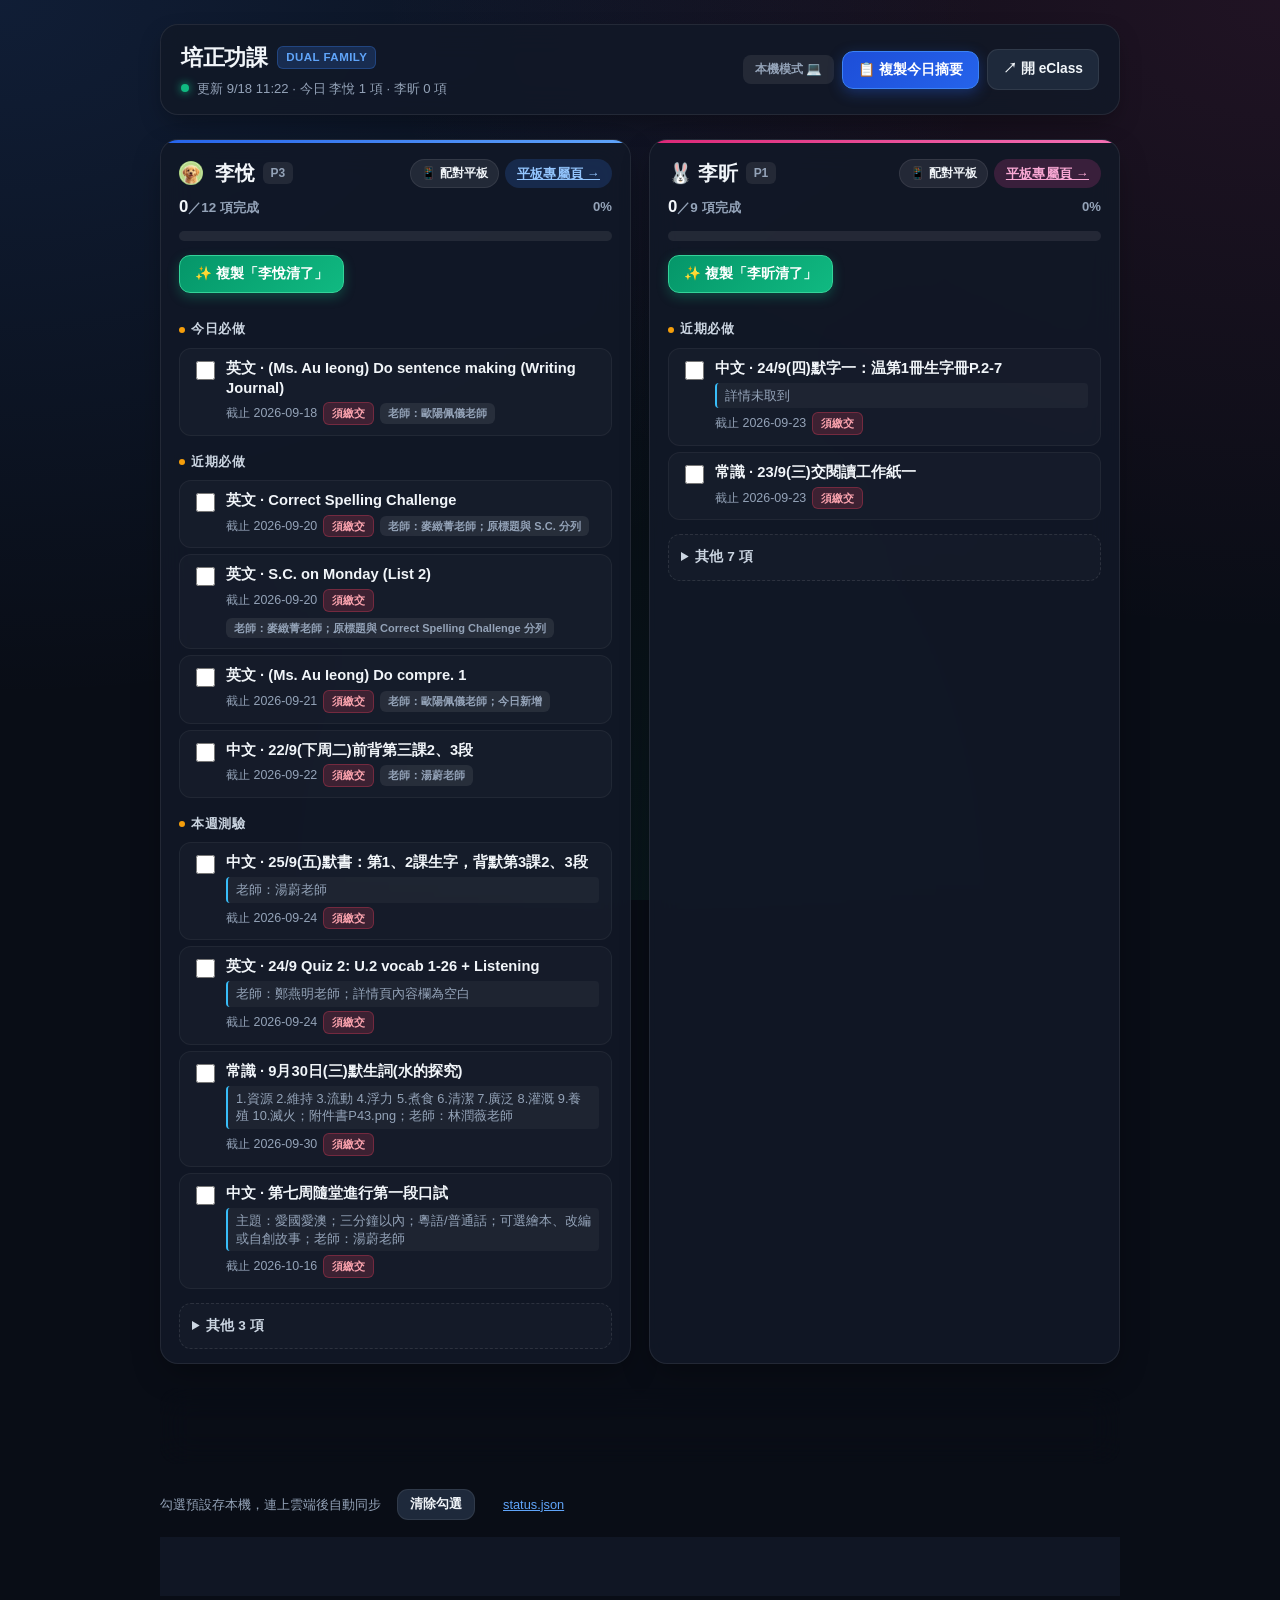
==== commit fa98b0f6: "Restore repo assets/HTML/scripts after accidental deletion Keep Abigail 2026-09-18 homework status a" ====
--- a/index.html
+++ b/index.html
@@ -2,113 +2,325 @@
 <html lang="zh-Hant">
 <head>
 <meta charset="utf-8" />
-<meta name="viewport" content="width=device-width, initial-scale=1" />
+<meta name="viewport" content="width=device-width, initial-scale=1, viewport-fit=cover" />
+<meta http-equiv="Cache-Control" content="no-cache, no-store, must-revalidate" />
+<meta http-equiv="Pragma" content="no-cache" />
+<meta http-equiv="Expires" content="0" />
 <title>培正功課待辦看板</title>
 <meta name="description" content="Checkable homework todos for Abigail (李悅) and Gloria (李昕)" />
 <style>
   :root {
-    --bg: #0f1419; --card: #1a2332; --text: #e7ecf3; --muted: #8b9bb4;
-    --accent: #3d8bfd; --warn: #ffb020; --ok: #3dd68c; --border: #2a3548;
-    --child-yue: #3d8bfd; --child-xin: #f472b6;
-    --overdue: #ff6b6b; --upcoming: #3dd68c;
+    --bg: #090d16;
+    --card: #121927;
+    --card-hover: #172133;
+    --card-glass: rgba(18, 25, 39, 0.88);
+    --border: rgba(255, 255, 255, 0.08);
+    --border-light: rgba(255, 255, 255, 0.14);
+    --text: #f1f5f9;
+    --muted: #94a3b8;
+    --subtle: #64748b;
+    --accent: #3b82f6;
+    --accent-soft: rgba(59, 130, 246, 0.15);
+    --warn: #f59e0b;
+    --warn-soft: rgba(245, 158, 11, 0.15);
+    --ok: #10b981;
+    --ok-soft: rgba(16, 185, 129, 0.15);
+    --child-yue: #3b82f6;
+    --child-yue-grad: linear-gradient(135deg, #2563eb, #60a5fa);
+    --child-xin: #ec4899;
+    --child-xin-grad: linear-gradient(135deg, #db2777, #f472b6);
+    --overdue: #f43f5e;
+    --upcoming: #10b981;
   }
   * { box-sizing: border-box; }
   body {
-    margin: 0; font-family: ui-sans-serif, system-ui, -apple-system, "Noto Sans TC", sans-serif;
-    background: radial-gradient(1200px 600px at 10% -10%, #1b2a44, var(--bg));
-    color: var(--text); line-height: 1.45; padding: 20px 14px 64px;
-  }
-  .wrap { max-width: 920px; margin: 0 auto; }
+    margin: 0;
+    font-family: -apple-system, BlinkMacSystemFont, "Segoe UI", Roboto, "PingFang SC", "Hiragino Sans GB", "Noto Sans TC", sans-serif;
+    background-color: var(--bg);
+    background-image: 
+      radial-gradient(at 0% 0%, rgba(59, 130, 246, 0.14) 0px, transparent 55%),
+      radial-gradient(at 100% 0%, rgba(236, 72, 153, 0.10) 0px, transparent 50%),
+      radial-gradient(at 50% 100%, rgba(16, 185, 129, 0.06) 0px, transparent 50%);
+    background-attachment: fixed;
+    color: var(--text);
+    line-height: 1.5;
+    padding: 24px 16px calc(80px + env(safe-area-inset-bottom, 0px));
+    -webkit-font-smoothing: antialiased;
+  }
+  .wrap { max-width: 960px; margin: 0 auto; }
+  
+  /* Topbar */
   .topbar {
-    display: flex; align-items: flex-start; justify-content: space-between;
-    gap: 12px; flex-wrap: wrap; margin-bottom: 16px;
-  }
-  h1 { font-size: 1.35rem; margin: 0 0 2px; }
-  .sub { color: var(--muted); font-size: 0.85rem; }
-  .actions { display: flex; flex-wrap: wrap; gap: 8px; }
+    display: flex; align-items: center; justify-content: space-between;
+    gap: 16px; flex-wrap: wrap; margin-bottom: 24px;
+    padding: 16px 20px;
+    background: var(--card-glass);
+    backdrop-filter: blur(16px);
+    -webkit-backdrop-filter: blur(16px);
+    border: 1px solid var(--border);
+    border-radius: 18px;
+    box-shadow: 0 10px 25px -5px rgba(0, 0, 0, 0.35);
+  }
+  .topbar-brand { display: flex; flex-direction: column; gap: 4px; }
+  h1 {
+    font-size: 1.4rem; font-weight: 800; margin: 0;
+    letter-spacing: -0.02em;
+    display: flex; align-items: center; gap: 10px;
+  }
+  .brand-badge {
+    font-size: 0.72rem; font-weight: 700;
+    padding: 2px 8px; border-radius: 6px;
+    background: rgba(59, 130, 246, 0.2); color: #60a5fa;
+    border: 1px solid rgba(59, 130, 246, 0.3);
+    text-transform: uppercase; letter-spacing: 0.04em;
+  }
+  .sub {
+    color: var(--muted); font-size: 0.82rem; font-weight: 500;
+    display: flex; align-items: center; gap: 8px; flex-wrap: wrap;
+  }
+  .sub .live-dot {
+    display: inline-block; width: 8px; height: 8px; border-radius: 50%;
+    background: var(--ok); box-shadow: 0 0 8px var(--ok);
+    animation: pulse-dot 2s infinite ease-in-out;
+  }
+  @keyframes pulse-dot {
+    0%, 100% { transform: scale(1); opacity: 1; }
+    50% { transform: scale(1.35); opacity: 0.6; }
+  }
+
+  /* Buttons & Actions */
+  .actions { display: flex; flex-wrap: wrap; gap: 8px; align-items: center; }
   .actions a, button {
-    text-decoration: none; background: #243247; color: var(--text); padding: 8px 12px;
-    border-radius: 10px; border: 1px solid var(--border); font-size: 0.88rem; cursor: pointer;
-  }
-  button.primary { background: #1f4b8f; border-color: #2f6fd4; }
-  button.ok { background: #1a4a34; border-color: #2f8a5a; }
-  .child-link { font-weight: 600; font-size: 0.82rem; padding: 6px 10px; }
-  .child-link.yue { background: rgba(61,139,253,.18); border-color: #2f6fd4; color: #cfe1ff; }
-  .child-link.xin { background: rgba(244,114,182,.16); border-color: #b84a86; color: #ffd6ec; }
-  .card-head {
-    display: flex; align-items: flex-start; justify-content: space-between;
-    gap: 8px; flex-wrap: wrap; margin-bottom: 4px;
-  }
-  .card-head h2 { margin: 0; }
-  details.more { margin-top: 10px; color: var(--muted); font-size: 0.85rem; }
-  details.more summary { cursor: pointer; padding: 6px 0; }
-  details.more ul { margin-top: 4px; }
-  .time-fold {
-    margin-top: 22px; background: var(--card); border: 1px solid var(--border);
-    border-radius: 14px; padding: 4px 14px 14px;
-  }
-  .time-fold > summary {
-    cursor: pointer; list-style: none; padding: 12px 0 8px;
-    color: var(--muted); font-size: 0.92rem; font-weight: 600;
-  }
-  .time-fold > summary::-webkit-details-marker { display: none; }
-  .time-fold > summary::before { content: "▸ "; color: var(--accent); }
-  .time-fold[open] > summary::before { content: "▾ "; }
-  .time-fold .view-tabs { margin-top: 6px; }
-  .grid { display: grid; gap: 14px; }
+    font-family: inherit; text-decoration: none;
+    background: #1e293b; color: var(--text); padding: 9px 15px;
+    border-radius: 11px; border: 1px solid var(--border);
+    font-size: 0.86rem; font-weight: 600; cursor: pointer;
+    display: inline-flex; align-items: center; justify-content: center; gap: 6px;
+    transition: all 0.15s cubic-bezier(0.4, 0, 0.2, 1);
+  }
+  .actions a:hover, button:hover {
+    background: #283548; border-color: var(--border-light);
+    transform: translateY(-1px);
+  }
+  .actions a:active, button:active {
+    transform: translateY(1px);
+  }
+  button.primary {
+    background: linear-gradient(135deg, #1d4ed8, #2563eb);
+    border-color: #3b82f6; color: #fff;
+    box-shadow: 0 4px 14px rgba(37, 99, 235, 0.35);
+  }
+  button.primary:hover {
+    background: linear-gradient(135deg, #2563eb, #3b82f6);
+    box-shadow: 0 6px 18px rgba(37, 99, 235, 0.45);
+  }
+  button.ok {
+    background: linear-gradient(135deg, #059669, #10b981);
+    border-color: #34d399; color: #fff;
+    box-shadow: 0 4px 12px rgba(16, 185, 129, 0.3);
+  }
+  button.ok:hover {
+    background: linear-gradient(135deg, #10b981, #34d399);
+  }
+  .child-link {
+    font-weight: 700; font-size: 0.8rem; padding: 5px 12px; border-radius: 99px;
+    letter-spacing: 0.02em; transition: all 0.2s;
+  }
+  .child-link.yue {
+    background: rgba(59, 130, 246, 0.18); border-color: rgba(59, 130, 246, 0.4);
+    color: #93c5fd;
+  }
+  .child-link.yue:hover {
+    background: rgba(59, 130, 246, 0.32); color: #fff;
+  }
+  .child-link.xin {
+    background: rgba(236, 72, 153, 0.18); border-color: rgba(236, 72, 153, 0.4);
+    color: #f9a8d4;
+  }
+  .child-link.xin:hover {
+    background: rgba(236, 72, 153, 0.32); color: #fff;
+  }
+
+  /* Grid and Child Cards */
+  .grid { display: grid; gap: 18px; margin-bottom: 22px; }
   @media (min-width: 800px) { .grid { grid-template-columns: 1fr 1fr; } }
   .card {
-    background: var(--card); border: 1px solid var(--border); border-radius: 14px;
-    padding: 14px 14px 10px; box-shadow: 0 8px 24px rgba(0,0,0,.25);
-  }
-  .card h2 { margin: 0 0 6px; font-size: 1.1rem; }
+    background: var(--card-glass);
+    backdrop-filter: blur(16px);
+    -webkit-backdrop-filter: blur(16px);
+    border: 1px solid var(--border);
+    border-radius: 18px;
+    padding: 18px 18px 14px;
+    box-shadow: 0 12px 32px -6px rgba(0, 0, 0, 0.35);
+    display: flex; flex-direction: column;
+    position: relative; overflow: hidden;
+    transition: border-color 0.2s, box-shadow 0.2s;
+  }
+  .card:hover {
+    border-color: var(--border-light);
+    box-shadow: 0 16px 40px -6px rgba(0, 0, 0, 0.45);
+  }
+  .card[data-child-id="li-yue"]::before {
+    content: ""; position: absolute; top: 0; left: 0; right: 0; height: 3px;
+    background: var(--child-yue-grad);
+  }
+  .card[data-child-id="li-xin"]::before {
+    content: ""; position: absolute; top: 0; left: 0; right: 0; height: 3px;
+    background: var(--child-xin-grad);
+  }
+  .card-head {
+    display: flex; align-items: center; justify-content: space-between;
+    gap: 10px; flex-wrap: wrap; margin-bottom: 6px;
+  }
+  .card-head h2 {
+    margin: 0; font-size: 1.25rem; font-weight: 800; letter-spacing: -0.01em;
+    display: flex; align-items: center; gap: 8px;
+  }
+  .meta {
+    color: var(--muted); font-size: 0.84rem; font-weight: 600;
+    display: flex; align-items: center; justify-content: space-between; margin-bottom: 8px;
+  }
+  .doneCount { color: var(--text); font-weight: 800; font-size: 1.05rem; }
+
   .progress {
-    height: 8px; background: #243247; border-radius: 99px; overflow: hidden; margin: 8px 0 12px;
-  }
-  .progress > i { display: block; height: 100%; background: var(--ok); width: 0%; transition: width .2s; }
-  .meta { color: var(--muted); font-size: 0.82rem; margin-bottom: 8px; }
-  h3 { margin: 12px 0 6px; font-size: 0.8rem; color: var(--warn); }
-  ul { list-style: none; padding: 0; margin: 0; }
+    height: 10px; background: rgba(255, 255, 255, 0.08); border-radius: 99px;
+    overflow: hidden; margin: 4px 0 14px; position: relative;
+  }
+  .progress > i {
+    display: block; height: 100%; border-radius: 99px;
+    width: 0%; transition: width 0.4s cubic-bezier(0.4, 0, 0.2, 1);
+    background: linear-gradient(90deg, #10b981, #34d399);
+  }
+  .card[data-child-id="li-yue"] .progress > i {
+    background: linear-gradient(90deg, #2563eb, #38bdf8);
+  }
+  .card[data-child-id="li-xin"] .progress > i {
+    background: linear-gradient(90deg, #db2777, #f472b6);
+  }
+
+  /* Section Groups & Items */
+  h3 {
+    margin: 16px 0 8px; font-size: 0.84rem; font-weight: 700;
+    letter-spacing: 0.04em; text-transform: uppercase;
+    color: #cbd5e1; display: flex; align-items: center; gap: 6px;
+  }
+  h3::before {
+    content: ""; width: 6px; height: 6px; border-radius: 50%;
+    background: var(--warn); display: inline-block;
+  }
+  ul { list-style: none; padding: 0; margin: 0; display: flex; flex-direction: column; gap: 6px; }
   li {
-    border-top: 1px solid var(--border); padding: 10px 0; display: grid;
-    grid-template-columns: 28px 1fr; gap: 8px; align-items: start;
-    transition: background .2s, box-shadow .2s;
-  }
-  li:first-child { border-top: 0; }
+    background: rgba(255, 255, 255, 0.025);
+    border: 1px solid rgba(255, 255, 255, 0.05);
+    border-radius: 12px; padding: 10px 12px;
+    display: grid; grid-template-columns: 24px 1fr; gap: 10px; align-items: start;
+    transition: all 0.2s cubic-bezier(0.4, 0, 0.2, 1);
+  }
+  li:hover {
+    background: rgba(255, 255, 255, 0.05);
+    border-color: rgba(255, 255, 255, 0.1);
+    transform: translateX(2px);
+  }
+  li.done {
+    background: rgba(255, 255, 255, 0.01);
+    border-color: transparent;
+    opacity: 0.62;
+  }
   li.done .title { text-decoration: line-through; color: var(--muted); }
   li.highlight {
-    background: rgba(61, 139, 253, .12); border-radius: 8px;
-    box-shadow: inset 0 0 0 1px rgba(61, 139, 253, .35);
-  }
-  input[type=checkbox] { width: 18px; height: 18px; margin-top: 2px; accent-color: var(--ok); }
-  .title { font-weight: 600; }
-  .row { color: var(--muted); font-size: 0.82rem; display: flex; flex-wrap: wrap; gap: 6px; margin-top: 2px; }
-  .pill { font-size: 11px; padding: 1px 7px; border-radius: 6px; background: #243247; }
-  .pill.must { background: #3a1f1f; color: #ffb4b4; }
-  .pill.nosubmit { background: #3a2e14; color: var(--warn); }
-  .toast {
-    position: fixed; left: 50%; bottom: 24px; transform: translateX(-50%);
-    background: #143528; color: var(--ok); border: 1px solid #2f8a5a;
-    padding: 10px 14px; border-radius: 10px; display: none; z-index: 9;
-  }
-  a { color: var(--accent); }
-
-  /* Tabs */
+    background: rgba(59, 130, 246, 0.16);
+    border-color: rgba(59, 130, 246, 0.5);
+    box-shadow: 0 0 16px rgba(59, 130, 246, 0.25);
+  }
+  input[type=checkbox] {
+    width: 19px; height: 19px; cursor: pointer;
+    accent-color: var(--ok); border-radius: 6px;
+    margin-top: 2px; flex-shrink: 0;
+  }
+  .title {
+    font-weight: 700; font-size: 0.92rem; color: var(--text);
+    line-height: 1.35; word-break: break-word;
+  }
+  .item-detail {
+    font-size: 0.8rem;
+    font-weight: 500;
+    color: #94a3b8;
+    margin-top: 4px;
+    background: rgba(255, 255, 255, 0.04);
+    border-left: 2px solid #38bdf8;
+    padding: 4px 8px;
+    border-radius: 4px;
+    line-height: 1.4;
+    word-break: break-word;
+  }
+  .row {
+    color: var(--muted); font-size: 0.78rem; font-weight: 500;
+    display: flex; flex-wrap: wrap; gap: 6px; margin-top: 4px; align-items: center;
+  }
+  .pill {
+    font-size: 11px; font-weight: 600; padding: 2px 8px; border-radius: 6px;
+    background: rgba(255, 255, 255, 0.08); color: var(--muted);
+  }
+  .pill.must {
+    background: rgba(244, 63, 94, 0.18); color: #fda4af;
+    border: 1px solid rgba(244, 63, 94, 0.3);
+  }
+  .pill.nosubmit {
+    background: rgba(245, 158, 11, 0.16); color: #fde68a;
+    border: 1px solid rgba(245, 158, 11, 0.25);
+  }
+  details.more {
+    margin-top: 14px; color: var(--muted); font-size: 0.85rem;
+    background: rgba(255, 255, 255, 0.02); border-radius: 12px;
+    border: 1px dashed rgba(255, 255, 255, 0.1); padding: 8px 12px;
+  }
+  details.more summary {
+    cursor: pointer; padding: 4px 0; font-weight: 700; color: #cbd5e1;
+  }
+  details.more ul { margin-top: 8px; }
+
+  /* Time-Fold: Tabs & View Panels */
+  .time-fold {
+    margin-top: 24px; background: var(--card-glass);
+    backdrop-filter: blur(16px);
+    -webkit-backdrop-filter: blur(16px);
+    border: 1px solid var(--border);
+    border-radius: 18px; padding: 6px 18px 18px;
+    box-shadow: 0 10px 30px rgba(0, 0, 0, 0.3);
+  }
+  .time-fold > summary {
+    cursor: pointer; list-style: none; padding: 14px 0 10px;
+    color: var(--text); font-size: 1rem; font-weight: 700;
+    display: flex; align-items: center; justify-content: space-between;
+  }
+  .time-fold > summary::-webkit-details-marker { display: none; }
+  .time-fold > summary::after {
+    content: "▾"; font-size: 1.1rem; color: var(--muted);
+    transition: transform 0.2s;
+  }
+  .time-fold:not([open]) > summary::after { transform: rotate(-90deg); }
+  .time-fold .view-tabs { margin-top: 6px; }
+
   .view-tabs {
-    display: flex; gap: 6px; margin-bottom: 10px; flex-wrap: wrap;
+    display: inline-flex; background: rgba(0, 0, 0, 0.25);
+    padding: 4px; border-radius: 12px; border: 1px solid var(--border);
+    gap: 4px; margin-bottom: 16px; width: 100%;
   }
   .view-tabs button {
-    flex: 1; min-width: 120px; text-align: center; padding: 10px 14px;
-    background: #1a2332; border-color: var(--border);
+    flex: 1; padding: 8px 16px; border-radius: 9px;
+    background: transparent; border: none; color: var(--muted);
+    font-weight: 600; font-size: 0.88rem; cursor: pointer;
+    transition: all 0.15s ease;
   }
   .view-tabs button.active {
-    background: #1f4b8f; border-color: #2f6fd4; font-weight: 600;
+    background: #2563eb; color: #fff; font-weight: 700;
+    box-shadow: 0 2px 8px rgba(37, 99, 235, 0.35);
   }
   .view-panel { display: none; margin-bottom: 16px; }
   .view-panel.active { display: block; }
   .legend {
-    display: flex; flex-wrap: wrap; gap: 10px 16px; font-size: 0.8rem;
-    color: var(--muted); margin-bottom: 12px;
+    display: flex; flex-wrap: wrap; gap: 12px 18px; font-size: 0.8rem;
+    color: var(--muted); margin-bottom: 14px; align-items: center;
   }
   .legend span { display: inline-flex; align-items: center; gap: 6px; }
   .legend i {
@@ -122,146 +334,203 @@
   /* Calendar */
   .cal-header {
     display: flex; align-items: center; justify-content: space-between;
-    margin-bottom: 10px; gap: 8px;
-  }
-  .cal-header h2 { margin: 0; font-size: 1rem; }
+    margin-bottom: 12px; gap: 8px;
+  }
+  .cal-header h2 { margin: 0; font-size: 1.05rem; font-weight: 800; }
   .cal-nav { display: flex; gap: 6px; }
-  .cal-nav button { padding: 6px 10px; font-size: 0.85rem; min-width: 36px; }
+  .cal-nav button {
+    padding: 6px 12px; font-size: 0.82rem; font-weight: 600;
+    border-radius: 8px; background: rgba(255, 255, 255, 0.05);
+  }
   .cal-weekdays {
-    display: grid; grid-template-columns: repeat(7, 1fr); gap: 2px;
-    font-size: 0.72rem; color: var(--muted); text-align: center; margin-bottom: 4px;
+    display: grid; grid-template-columns: repeat(7, 1fr); gap: 4px;
+    font-size: 0.74rem; font-weight: 700; color: var(--muted);
+    text-align: center; margin-bottom: 6px;
   }
   .cal-grid {
-    display: grid; grid-template-columns: repeat(7, 1fr); gap: 3px;
+    display: grid; grid-template-columns: repeat(7, 1fr); gap: 4px;
   }
   .cal-day {
-    min-height: 52px; padding: 4px 3px; border-radius: 8px;
-    border: 1px solid transparent; background: #141c28; cursor: pointer;
-    display: flex; flex-direction: column; align-items: stretch;
-    font-size: 0.78rem; transition: border-color .15s, background .15s;
-  }
-  .cal-day:hover { border-color: var(--border); background: #1c2738; }
-  .cal-day.other-month { opacity: .35; pointer-events: none; }
-  .cal-day.today { border-color: var(--accent); box-shadow: inset 0 0 0 1px rgba(61,139,253,.3); }
-  .cal-day.selected { background: #1f3350; border-color: #2f6fd4; }
-  .cal-day.overdue-day { background: rgba(255,107,107,.08); }
-  .cal-day-num { font-weight: 600; text-align: center; line-height: 1.2; }
+    min-height: 56px; padding: 5px 3px; border-radius: 10px;
+    border: 1px solid transparent; background: rgba(255, 255, 255, 0.025);
+    cursor: pointer; display: flex; flex-direction: column; align-items: stretch;
+    font-size: 0.8rem; transition: border-color .15s, background .15s;
+  }
+  .cal-day:hover { border-color: var(--border-light); background: rgba(255, 255, 255, 0.07); }
+  .cal-day.other-month { opacity: .28; pointer-events: none; }
+  .cal-day.today {
+    border-color: var(--accent); background: rgba(59, 130, 246, 0.12);
+    box-shadow: 0 0 0 1px var(--accent);
+  }
+  .cal-day.selected { background: rgba(59, 130, 246, 0.25); border-color: #60a5fa; }
+  .cal-day.overdue-day { background: rgba(244, 63, 94, 0.1); }
+  .cal-day-num { font-weight: 700; text-align: center; line-height: 1.2; }
   .cal-dots {
-    display: flex; flex-wrap: wrap; gap: 2px; justify-content: center;
-    margin-top: 3px; flex: 1; align-content: flex-start;
+    display: flex; flex-wrap: wrap; gap: 3px; justify-content: center;
+    margin-top: 4px; flex: 1; align-content: flex-start;
   }
   .cal-dot {
-    width: 7px; height: 7px; border-radius: 50%; flex-shrink: 0;
+    width: 6px; height: 6px; border-radius: 50%; flex-shrink: 0;
   }
   .cal-dot.yue { background: var(--child-yue); }
   .cal-dot.xin { background: var(--child-xin); }
   .cal-dot.overdue { box-shadow: 0 0 0 1px var(--overdue); }
   .cal-day-detail {
-    margin-top: 12px; padding-top: 10px; border-top: 1px solid var(--border);
+    margin-top: 14px; padding: 12px 14px; border-radius: 12px;
+    background: rgba(0, 0, 0, 0.2); border: 1px solid var(--border);
     font-size: 0.85rem;
   }
   .cal-day-detail h3 { margin: 0 0 8px; font-size: 0.85rem; color: var(--text); }
+  .cal-day-detail h3::before { display: none; }
   .cal-day-detail ul { margin: 0; }
   .cal-day-detail li {
     display: block; border: 0; padding: 6px 0; grid-template-columns: 1fr;
-    border-bottom: 1px solid var(--border);
+    border-bottom: 1px solid var(--border); border-radius: 0; background: transparent;
   }
   .cal-day-detail li:last-child { border-bottom: 0; }
   .cal-item-row { display: flex; align-items: center; gap: 8px; flex-wrap: wrap; }
   .cal-item-badge {
-    font-size: 10px; padding: 1px 6px; border-radius: 4px; font-weight: 600;
-  }
-  .cal-item-badge.yue { background: rgba(61,139,253,.2); color: var(--child-yue); }
-  .cal-item-badge.xin { background: rgba(244,114,182,.2); color: var(--child-xin); }
-  .cal-item-badge.overdue { background: rgba(255,107,107,.2); color: var(--overdue); }
+    font-size: 10px; padding: 2px 7px; border-radius: 5px; font-weight: 700;
+  }
+  .cal-item-badge.yue { background: rgba(59, 130, 246, 0.22); color: #93c5fd; }
+  .cal-item-badge.xin { background: rgba(236, 72, 153, 0.22); color: #f9a8d4; }
+  .cal-item-badge.overdue { background: rgba(244, 63, 94, 0.22); color: #fda4af; }
 
   /* Gantt */
-  .gantt-wrap { overflow-x: auto; -webkit-overflow-scrolling: touch; }
-  .gantt {
-    min-width: 480px; position: relative; padding-bottom: 8px;
-  }
-  .gantt-body { margin-left: 108px; position: relative; }
+  .gantt-wrap { overflow-x: auto; -webkit-overflow-scrolling: touch; padding-top: 4px; }
+  .gantt { min-width: 480px; position: relative; padding-bottom: 8px; }
+  .gantt-body { margin-left: 112px; position: relative; }
   .gantt-axis {
     display: flex; border-bottom: 1px solid var(--border);
-    margin-bottom: 6px; position: relative; height: 28px;
+    margin-bottom: 8px; position: relative; height: 28px;
   }
   .gantt-axis-cell {
-    flex: 1; min-width: 36px; text-align: center; font-size: 0.68rem;
-    color: var(--muted); padding-top: 4px; border-left: 1px solid rgba(42,53,72,.5);
+    flex: 1; min-width: 36px; text-align: center; font-size: 0.68rem; font-family: ui-monospace, "SF Mono", monospace;
+    color: var(--muted); padding-top: 4px; border-left: 1px solid rgba(255, 255, 255, 0.05);
   }
   .gantt-axis-cell:first-child { border-left: 0; }
   .gantt-today-line {
     position: absolute; top: 0; bottom: 0; width: 2px;
-    background: var(--accent); z-index: 2; pointer-events: none;
+    background: #38bdf8; z-index: 2; pointer-events: none;
+    box-shadow: 0 0 8px rgba(56, 189, 248, 0.6);
   }
   .gantt-today-label {
-    position: absolute; top: -2px; font-size: 0.65rem; color: var(--accent);
-    transform: translateX(-50%); white-space: nowrap; font-weight: 600;
-  }
-  .gantt-group { margin-bottom: 12px; }
+    position: absolute; top: -3px; font-size: 0.65rem; color: #38bdf8;
+    transform: translateX(-50%); white-space: nowrap; font-weight: 700;
+    background: rgba(15, 23, 42, 0.9); padding: 1px 4px; border-radius: 4px;
+    border: 1px solid rgba(56, 189, 248, 0.4);
+  }
+  .gantt-group { margin-bottom: 14px; }
   .gantt-group-title {
-    font-size: 0.85rem; font-weight: 600; margin-bottom: 6px;
+    font-size: 0.85rem; font-weight: 700; margin-bottom: 6px;
     padding-left: 4px;
   }
-  .gantt-group-title.yue { color: var(--child-yue); }
-  .gantt-group-title.xin { color: var(--child-xin); }
+  .gantt-group-title.yue { color: #60a5fa; }
+  .gantt-group-title.xin { color: #f472b6; }
   .gantt-row {
-    display: grid; grid-template-columns: 108px 1fr;
-    align-items: center; min-height: 30px; margin-bottom: 4px;
+    display: grid; grid-template-columns: 112px 1fr;
+    align-items: center; min-height: 30px; margin-bottom: 5px;
   }
   .gantt-label {
-    font-size: 0.72rem; color: var(--muted); padding-right: 8px;
+    font-size: 0.74rem; font-weight: 600; color: var(--muted); padding-right: 8px;
     overflow: hidden; text-overflow: ellipsis; white-space: nowrap;
     line-height: 1.25;
   }
   .gantt-track {
-    position: relative; height: 22px; background: #141c28;
+    position: relative; height: 22px; background: rgba(0, 0, 0, 0.3);
     border-radius: 6px; overflow: visible;
   }
   .gantt-bar {
-    position: absolute; top: 3px; height: 16px; border-radius: 4px;
+    position: absolute; top: 3px; height: 16px; border-radius: 5px;
     min-width: 6px; transition: opacity .2s;
-  }
-  .gantt-bar.yue { background: var(--child-yue); }
-  .gantt-bar.xin { background: var(--child-xin); }
-  .gantt-bar.overdue { background: var(--overdue); opacity: .85; }
-  .gantt-bar.done { opacity: .28; }
+    box-shadow: 0 2px 6px rgba(0, 0, 0, 0.25);
+  }
+  .gantt-bar.yue { background: var(--child-yue-grad); }
+  .gantt-bar.xin { background: var(--child-xin-grad); }
+  .gantt-bar.overdue { background: var(--overdue); opacity: .9; }
+  .gantt-bar.done { opacity: .25; }
   .gantt-empty { color: var(--muted); font-size: 0.85rem; padding: 8px 0; }
-  footer { margin-top: 20px; color: var(--muted); font-size: 0.8rem; display: flex; flex-wrap: wrap; gap: 10px 16px; align-items: center; }
-  footer a, footer button { font-size: 0.8rem; padding: 4px 8px; }
-  .sync-fold { width: 100%; background: var(--card); border: 1px solid var(--border); border-radius: 12px; padding: 2px 12px 10px; }
-  .sync-fold > summary { cursor: pointer; padding: 10px 0 6px; font-weight: 600; color: var(--muted); font-size: 0.85rem; list-style: none; }
+
+  /* Footer & Sync Fold */
+  footer {
+    margin-top: 24px; color: var(--muted); font-size: 0.8rem;
+    display: flex; flex-wrap: wrap; gap: 10px 16px; align-items: center;
+  }
+  footer a, footer button { font-size: 0.8rem; padding: 6px 12px; }
+  .sync-fold {
+    width: 100%; background: var(--card-glass);
+    backdrop-filter: blur(16px);
+    border: 1px solid var(--border);
+    border-radius: 14px; padding: 4px 14px 12px; margin-top: 8px;
+  }
+  .sync-fold > summary {
+    cursor: pointer; padding: 10px 0 6px; font-weight: 700;
+    color: var(--muted); font-size: 0.86rem; list-style: none;
+    display: flex; align-items: center; justify-content: space-between;
+  }
   .sync-fold > summary::-webkit-details-marker { display: none; }
-  .sync-fold > summary::before { content: "▸ "; color: var(--accent); }
-  .sync-fold[open] > summary::before { content: "▾ "; }
+  .sync-fold > summary::after { content: "▾"; font-size: 1rem; color: var(--muted); }
+  .sync-fold:not([open]) > summary::after { transform: rotate(-90deg); }
   .sync-panel { font-size: 0.82rem; }
   .sync-header { display: flex; align-items: center; justify-content: space-between; gap: 8px; }
-  .sync-state { padding: 2px 8px; border-radius: 99px; background: #243247; color: var(--muted); font-size: 0.72rem; font-weight: 700; white-space: nowrap; }
-  .sync-state.connected { background: #1a4a34; color: var(--ok); }
-  .sync-state.local { background: #243247; color: var(--muted); }
-  .sync-state.connecting { background: #3b3017; color: #f59e0b; }
-  .sync-state.offline { background: #451a1a; color: #ef4444; }
-  .sync-copy, .sync-message { color: var(--muted); font-size: 0.76rem; margin-top: 4px; }
-  .sync-controls { display: flex; flex-wrap: wrap; gap: 6px; margin-top: 8px; align-items: center; }
-  .sync-controls label { color: var(--muted); font-size: 0.76rem; }
-  .sync-controls input { background: #141c28; border: 1px solid var(--border); color: var(--text); border-radius: 8px; padding: 7px 9px; font-size: 0.8rem; min-width: 200px; }
-  .sync-controls button { padding: 7px 9px; font-size: 0.76rem; }
-  .sync-pairing-section { margin-top: 14px; border-top: 1px dashed var(--border); padding-top: 12px; }
-  .sync-child-card { background: rgba(255,255,255,0.03); border: 1px solid var(--border); border-radius: 10px; padding: 10px; }
-  .sync-child-actions button { padding: 5px 9px; font-size: 0.76rem; border-radius: 6px; }
-  .sync-qr-container svg { display: block; margin: 0 auto; max-width: 100%; height: auto; }
+  .sync-state {
+    padding: 3px 10px; border-radius: 99px; background: #1e293b;
+    color: var(--muted); font-size: 0.74rem; font-weight: 700; white-space: nowrap;
+  }
+  .sync-state.connected { background: rgba(16, 185, 129, 0.2); color: #34d399; }
+  .sync-state.local { background: rgba(255, 255, 255, 0.08); color: var(--muted); }
+  .sync-state.connecting { background: rgba(245, 158, 11, 0.2); color: #fbbf24; }
+  .sync-state.offline { background: rgba(244, 63, 94, 0.2); color: #f87171; }
+  .sync-copy, .sync-message { color: var(--muted); font-size: 0.78rem; margin-top: 6px; }
+  .sync-controls { display: flex; flex-wrap: wrap; gap: 8px; margin-top: 10px; align-items: center; }
+  .sync-controls label { color: var(--muted); font-size: 0.78rem; font-weight: 600; }
+  .sync-controls input {
+    background: rgba(0, 0, 0, 0.3); border: 1px solid var(--border);
+    color: var(--text); border-radius: 9px; padding: 8px 12px;
+    font-size: 0.82rem; min-width: 220px; font-family: ui-monospace, monospace;
+  }
+  .sync-controls input:focus { outline: none; border-color: var(--accent); }
+  .sync-controls button { padding: 8px 12px; font-size: 0.78rem; }
+  .sync-pairing-section { margin-top: 16px; border-top: 1px dashed var(--border); padding-top: 14px; }
+  .sync-child-card {
+    background: rgba(255, 255, 255, 0.03); border: 1px solid var(--border);
+    border-radius: 12px; padding: 12px;
+  }
+  .sync-child-actions button { padding: 6px 12px; font-size: 0.78rem; border-radius: 8px; }
+  .sync-qr-container svg { display: block; margin: 0 auto; max-width: 100%; height: auto; border-radius: 8px; }
+
+  .toast {
+    position: fixed; left: 50%; bottom: 28px; transform: translateX(-50%);
+    background: rgba(16, 185, 129, 0.95); color: #ffffff;
+    box-shadow: 0 10px 25px rgba(0, 0, 0, 0.4);
+    backdrop-filter: blur(8px);
+    border: 1px solid rgba(255, 255, 255, 0.2);
+    font-weight: 700; font-size: 0.9rem;
+    padding: 11px 18px; border-radius: 12px; display: none; z-index: 99;
+  }
+  a { color: #60a5fa; }
+  @media (max-width: 640px) {
+    body { padding: 16px 12px calc(80px + env(safe-area-inset-bottom, 0px)); }
+    .topbar { padding: 14px 16px; gap: 12px; }
+    h1 { font-size: 1.22rem; }
+    .actions { width: 100%; }
+    .actions button, .actions a { flex: 1; min-height: 42px; text-align: center; }
+    .sync-controls input { min-width: 0; width: 100%; }
+    .cal-nav button { min-height: 38px; min-width: 38px; }
+  }
 </style>
 </head>
 <body>
   <div class="wrap">
     <header class="topbar">
-      <div>
-        <h1>培正功課</h1>
-        <div id="updated" class="sub">載入中…</div>
+      <div class="topbar-brand">
+        <h1>培正功課 <span class="brand-badge">Dual Family</span></h1>
+        <div id="updated" class="sub"><span class="live-dot"></span><span id="updated-text">載入中…</span></div>
       </div>
       <div class="actions">
-        <button class="primary" id="btnCopyAll">複製今日摘要</button>
-        <a href="https://eclass.puiching.edu.mo/templates/" target="_blank" rel="noopener">開 eClass</a>
+        <button type="button" class="sync-state local" data-sync-state-badge id="topSyncBadge" style="cursor:pointer; font-size:0.78rem; font-weight:700; padding:6px 12px; border-radius:8px; border:none;" onclick="var d=document.getElementById('syncFold');if(d){d.open=true;d.scrollIntoView({behavior:'smooth'});}" title="點擊展開家庭配對設定">本機模式 💻</button>
+        <button class="primary" id="btnCopyAll">📋 複製今日摘要</button>
+        <a href="https://eclass.puiching.edu.mo/templates/" target="_blank" rel="noopener">↗ 開 eClass</a>
       </div>
     </header>
 
@@ -285,16 +554,39 @@
       <span id="store-hint">勾選預設存本機，連上雲端後自動同步</span>
       <button id="btnReset" type="button">清除勾選</button>
       <a href="status.json">status.json</a>
-      <details class="sync-fold">
-        <summary>☁️ 雲端同步（選用）</summary>
+      <details class="sync-fold" id="syncFold">
+        <summary>☁️ 跨裝置雲端同步（配對平板專用）</summary>
         <div id="sync-panel" class="sync-panel" data-sync-role="parent"></div>
       </details>
     </footer>
   </div>
   <div class="toast" id="toast"></div>
-<script src="sync-config.js"></script>
-<script src="assets/qrcode.min.js"></script>
-<script src="sync.js"></script>
+
+  <div id="qrModal" class="qr-modal" style="display:none; position:fixed; inset:0; z-index:999; background:rgba(0,0,0,0.75); backdrop-filter:blur(6px); align-items:center; justify-content:center; padding:16px;">
+    <div class="qr-modal-content" style="background:#1e293b; border:1px solid #334155; border-radius:16px; max-width:400px; width:100%; padding:20px; box-shadow:0 20px 40px rgba(0,0,0,0.5); text-align:center; color:#f8fafc; position:relative;">
+      <button type="button" id="qrModalClose" style="position:absolute; right:14px; top:14px; background:rgba(255,255,255,0.1); border:none; color:#cbd5e1; border-radius:50%; width:28px; height:28px; font-size:16px; cursor:pointer; line-height:1;">✕</button>
+      <div id="qrModalTitle" style="font-size:1.1rem; font-weight:800; margin-bottom:4px;">🐶 李悅平板配對</div>
+      <div style="font-size:0.8rem; color:#94a3b8; margin-bottom:12px;">用平板相機掃描下方 QR Code 即可一鍵配對</div>
+      <div id="qrModalBox" style="background:#ffffff; border-radius:12px; padding:12px; display:inline-block; margin-bottom:12px; box-shadow:0 4px 12px rgba(0,0,0,0.15); min-width:180px; min-height:180px;"></div>
+      
+      <div style="background:rgba(15,23,42,0.6); border:1px solid #334155; border-radius:10px; padding:10px; margin-bottom:14px; text-align:left;">
+        <div style="display:flex; justify-content:space-between; align-items:center; margin-bottom:4px;">
+          <span style="font-size:0.75rem; color:#93c5fd; font-weight:700;">🔑 家庭同步碼（平板手動輸入用）</span>
+          <button type="button" id="qrModalCopyCode" style="background:rgba(59,130,246,0.2); border:1px solid #3b82f6; color:#93c5fd; font-size:0.7rem; padding:2px 8px; border-radius:6px; cursor:pointer;">複製代碼</button>
+        </div>
+        <div id="qrModalCode" style="font-family:monospace; font-size:1rem; font-weight:800; letter-spacing:1px; color:#38bdf8; text-align:center; padding:4px 0;"></div>
+      </div>
+
+      <div id="qrModalUrl" style="font-size:0.72rem; color:#94a3b8; word-break:break-all; background:rgba(0,0,0,0.3); padding:8px 10px; border-radius:8px; margin-bottom:14px; border:1px solid #334155; text-align:left;"></div>
+      <div style="display:flex; gap:8px;">
+        <button type="button" id="qrModalCopy" class="primary" style="flex:1; padding:10px; font-weight:700; cursor:pointer; border-radius:10px;">📋 複製配對網址</button>
+        <button type="button" id="qrModalOpen" style="flex:1; padding:10px; font-weight:700; cursor:pointer; border-radius:10px; background:rgba(255,255,255,0.08); border:1px solid #475569; color:#f8fafc;">在新分頁開啟 ↗</button>
+      </div>
+    </div>
+  </div>
+<script src="sync-config.js?v=20260917-07"></script>
+<script src="assets/qrcode.min.js?v=20260917-07"></script>
+<script src="sync.js?v=20260917-07"></script>
 <script>
 const STORE_KEY = 'puiching-eclass-todos-v1';
 const POINTS_KEY = 'puiching-eclass-points-v1';
@@ -305,14 +597,14 @@
   try { return JSON.parse(localStorage.getItem(STORE_KEY) || '{}'); } catch { return {}; }
 }
 function saveStore(s) {
-  localStorage.setItem(STORE_KEY, JSON.stringify(s));
+  try { localStorage.setItem(STORE_KEY, JSON.stringify(s)); } catch {}
   try { window.PuichingSync && window.PuichingSync.replaceTodos(s); } catch {}
 }
 function loadPoints() {
   try { return JSON.parse(localStorage.getItem(POINTS_KEY) || '{}'); } catch { return {}; }
 }
 function savePoints(p) {
-  localStorage.setItem(POINTS_KEY, JSON.stringify(p));
+  try { localStorage.setItem(POINTS_KEY, JSON.stringify(p)); } catch {}
   try { window.PuichingSync && window.PuichingSync.replacePoints(p); } catch {}
 }
 function itemKey(childId, section, it) {
@@ -322,6 +614,41 @@
   const t = document.getElementById('toast');
   t.textContent = msg; t.style.display = 'block';
   setTimeout(() => t.style.display = 'none', 2200);
+}
+
+function escapeHtml(str) {
+  if (str == null) return '';
+  return String(str)
+    .replace(/&/g, '&amp;')
+    .replace(/</g, '&lt;')
+    .replace(/>/g, '&gt;')
+    .replace(/"/g, '&quot;')
+    .replace(/'/g, '&#39;');
+}
+
+async function copyText(text) {
+  try {
+    if (navigator.clipboard && navigator.clipboard.writeText) {
+      await navigator.clipboard.writeText(text);
+      return true;
+    }
+  } catch (err) {}
+  try {
+    const ta = document.createElement('textarea');
+    ta.value = text;
+    ta.setAttribute('readonly', '');
+    ta.style.position = 'fixed';
+    ta.style.opacity = '0';
+    ta.style.left = '-9999px';
+    document.body.appendChild(ta);
+    ta.select();
+    try { ta.setSelectionRange(0, 99999); } catch (e) {}
+    const ok = document.execCommand('copy');
+    document.body.removeChild(ta);
+    return ok;
+  } catch (err) {
+    return false;
+  }
 }
 
 function todayMacau() {
@@ -423,8 +750,9 @@
   li.innerHTML = `
     <input type="checkbox" ${done ? 'checked' : ''} aria-label="完成" />
     <div>
-      <div class="title">${it.subject} · ${it.title}</div>
-      <div class="row"><span>截止 ${it.due || '—'}</span>${must}${it.note ? `<span class="pill">${it.note}</span>` : ''}</div>
+      <div class="title">${escapeHtml(it.subject)} · ${escapeHtml(it.title)}</div>
+      ${it.detail ? `<div class="item-detail">${escapeHtml(it.detail)}</div>` : ''}
+      <div class="row"><span>截止 ${escapeHtml(it.due || '—')}</span>${must}${it.note ? `<span class="pill">${escapeHtml(it.note)}</span>` : ''}</div>
     </div>`;
   li.querySelector('input').addEventListener('change', (e) => onToggle(key, e.target.checked, li));
   return { li, key, done };
@@ -541,8 +869,8 @@
           ${overdue ? '<span class="cal-item-badge overdue">逾期</span>' : ''}
           ${done ? '<span class="pill">已完成</span>' : ''}
         </div>
-        <div class="title" style="font-size:.85rem;margin-top:2px">${row.item.subject} · ${row.item.title}</div>
-        <div class="row"><span>${row.sectionLabel}</span></div>
+        <div class="title" style="font-size:.85rem;margin-top:2px">${escapeHtml(row.item.subject)} · ${escapeHtml(row.item.title)}</div>
+        <div class="row"><span>${escapeHtml(row.sectionLabel)}</span></div>
       </li>`;
     }
     html += '</ul><button type="button" class="primary" id="calJumpList" style="margin-top:8px">跳至待辦清單</button></div>';
@@ -617,7 +945,7 @@
     if (!rows.length) continue;
     const cls = CHILD_COLORS[child.id] || 'yue';
     groupsHtml += `<div class="gantt-group">
-      <div class="gantt-group-title ${cls}">${child.zh}</div>`;
+      <div class="gantt-group-title ${cls}">${escapeHtml(child.zh)}</div>`;
     for (const row of rows) {
       const done = !!store[row.key];
       const overdue = cmpYmd(row.due, today) < 0;
@@ -633,13 +961,14 @@
       }
       const left = (daysBetween(rangeStart, barStart) / spanDays) * 100;
       const width = Math.max((daysBetween(barStart, barEnd) / spanDays) * 100, 1.5);
-      const label = `${row.item.subject} · ${shortTitle(row.item)}`;
+      const label = `${escapeHtml(row.item.subject)} · ${escapeHtml(shortTitle(row.item))}`;
+      const escapedTitle = escapeHtml(row.item.title);
       groupsHtml += `
         <div class="gantt-row">
-          <div class="gantt-label" title="${row.item.title}">${label}</div>
+          <div class="gantt-label" title="${escapedTitle}">${label}</div>
           <div class="gantt-track">
             <div class="gantt-bar ${cls}${overdue ? ' overdue' : ''}${done ? ' done' : ''}"
-              style="left:${left}%;width:${width}%" title="${row.item.title}"></div>
+              style="left:${left}%;width:${width}%" title="${escapedTitle}"></div>
           </div>
         </div>`;
     }
@@ -690,22 +1019,42 @@
 }
 
 function childPageHref(id) {
-  return id === 'li-xin' ? 'gloria.html' : 'abigail.html';
+  const page = id === 'li-xin' ? 'gloria.html' : 'abigail.html';
+  try {
+    const code = (localStorage.getItem('puiching-eclass-sync-code-v1') || '').trim();
+    if (/^[A-Z2-9-]{20,24}$/i.test(code)) {
+      return page + '?sync=' + encodeURIComponent(code.toUpperCase());
+    }
+  } catch (e) {}
+  return page;
+}
+
+function updateChildLinks() {
+  document.querySelectorAll('.child-link').forEach(a => {
+    const isXin = a.classList.contains('xin') || (a.getAttribute('href') || '').includes('gloria');
+    a.href = childPageHref(isXin ? 'li-xin' : 'li-yue');
+  });
 }
 
 async function load() {
   const app = document.getElementById('app');
   const store = loadStore();
   try {
-    const res = await fetch('status.json?ts=' + Date.now());
+    const res = await fetch('status.json?ts=' + Date.now(), { cache: 'no-store' });
+    if (!res.ok) throw new Error(`伺服器回應 ${res.status}（${res.statusText || '請重試'}）`);
     const data = await res.json();
     window.__DATA = data;
     const openToday = (data.children || []).map(c => {
       const n = (c.due_today || []).length;
       return c.zh + ' ' + n + ' 項';
     }).join(' · ');
-    document.getElementById('updated').textContent =
-      formatUpdated(data.updated_at) + (openToday ? ' · 今日 ' + openToday : '');
+    const updatedSub = document.getElementById('updated-text');
+    const updateStr = formatUpdated(data.updated_at) + (openToday ? ' · 今日 ' + openToday : '');
+    if (updatedSub) {
+      updatedSub.textContent = updateStr;
+    } else {
+      document.getElementById('updated').innerHTML = '<span class="live-dot"></span>' + updateStr;
+    }
     refreshViews(data);
     app.innerHTML = '';
     for (const child of data.children || []) {
@@ -715,23 +1064,36 @@
       const { total, done } = childProgress(child, store);
       const pct = total ? Math.round(done * 100 / total) : 0;
       const pageCls = child.id === 'li-xin' ? 'xin' : 'yue';
+      const avatar = child.id === 'li-xin' ? '🐰' : '<img src="assets/abigail_avatar.jpg" alt="🐶" style="width:24px;height:24px;border-radius:50%;vertical-align:middle;display:inline-block;margin-right:4px;object-fit:cover;" onerror="this.outerHTML=\'🐶\'">';
       card.innerHTML = `
         <div class="card-head">
-          <h2>${child.zh} <span style="font-weight:500;color:#8b9bb4">${child.grade}</span></h2>
-          <a class="child-link ${pageCls}" href="${childPageHref(child.id)}">平板頁</a>
+          <h2>${avatar} ${escapeHtml(child.zh)} <span class="grade-badge" style="font-size:0.75rem;font-weight:700;padding:2px 8px;border-radius:6px;background:rgba(255,255,255,0.08);color:var(--muted)">${escapeHtml(child.grade)}</span></h2>
+          <div style="display:flex;gap:6px;align-items:center;flex-wrap:wrap;">
+            <button type="button" class="btnPairQr" data-child-id="${escapeHtml(child.id)}" style="font-size:0.76rem;font-weight:700;padding:5px 10px;border-radius:99px;background:rgba(255,255,255,0.08);border:1px solid var(--border);color:var(--text);cursor:pointer;">📱 配對平板</button>
+            <a class="child-link ${pageCls}" href="${childPageHref(child.id)}">平板專屬頁 →</a>
+          </div>
         </div>
-        <div class="meta"><span class="doneCount">${done}</span>／${total} 完成</div>
+        <div class="meta">
+          <span><span class="doneCount">${done}</span>／${total} 項完成</span>
+          <span class="pctCount" style="font-size:0.82rem;color:var(--muted);font-weight:700">${pct}%</span>
+        </div>
         <div class="progress"><i style="width:${pct}%"></i></div>
-        <div class="actions" style="margin:0 0 8px">
-          <button class="ok btnChildClear" type="button">複製「${child.zh}清了」</button>
+        <div class="actions" style="margin:0 0 10px">
+          <button class="ok btnChildClear" type="button">✨ 複製「${escapeHtml(child.zh)}清了」</button>
         </div>`;
+      card.querySelector('.btnPairQr')?.addEventListener('click', () => {
+        openPairModal(child.id);
+      });
       const progressBar = card.querySelector('.progress > i');
       const doneCount = card.querySelector('.doneCount');
+      const pctCount = card.querySelector('.pctCount');
       const refreshProg = () => {
         const s = loadStore();
         const p = childProgress(child, s);
         doneCount.textContent = p.done;
-        progressBar.style.width = (p.total ? Math.round(p.done * 100 / p.total) : 0) + '%';
+        const currentPct = p.total ? Math.round(p.done * 100 / p.total) : 0;
+        progressBar.style.width = currentPct + '%';
+        if (pctCount) pctCount.textContent = currentPct + '%';
         if (window.__DATA) refreshViews(window.__DATA);
       };
       const onToggle = (key, checked, li) => {
@@ -764,13 +1126,13 @@
       }
       card.querySelector('.btnChildClear').addEventListener('click', async () => {
         const text = child.zh + '清了';
-        await navigator.clipboard.writeText(text);
+        await copyText(text);
         toast('已複製：' + text + ' — 貼給 Grok');
       });
       app.appendChild(card);
     }
   } catch (e) {
-    app.innerHTML = `<div class="card">讀不到 status.json：${e.message}</div>`;
+    app.innerHTML = `<div class="card">讀不到 status.json：${escapeHtml(e.message)}</div>`;
     document.getElementById('calendar-root').innerHTML = `<div class="sub">載入失敗</div>`;
     document.getElementById('gantt-root').innerHTML = `<div class="sub">載入失敗</div>`;
   }
@@ -790,11 +1152,16 @@
       for (const it of [...(child.due_soon || [])]) {
         if (!store[itemKey(child.id, 'due_soon', it)]) open.push(it.title);
       }
+      if (!open.length && (child.tests_this_week || []).length) {
+        for (const it of [...(child.tests_this_week || [])]) {
+          if (!store[itemKey(child.id, 'tests_this_week', it)]) open.push(it.title);
+        }
+      }
       lines.push(child.zh + (open.length ? '未清：' + open.join('；') : '無今日項'));
     }
   }
   const text = lines.join('\n');
-  await navigator.clipboard.writeText(text);
+  await copyText(text);
   toast('已複製給 Grok');
 });
 
@@ -818,6 +1185,71 @@
   });
 } catch {}
 
+function openPairModal(childId) {
+  let normCode = '';
+  if (window.PuichingSync && typeof window.PuichingSync.getOrCreateCode === 'function') {
+    normCode = window.PuichingSync.getOrCreateCode();
+  } else {
+    const raw = (localStorage.getItem('puiching-eclass-sync-code-v1') || document.getElementById('sync-code')?.value || '').trim();
+    normCode = raw.toUpperCase().replace(/[\s-]/g, '');
+  }
+  const page = (childId === 'li-xin') ? 'gloria.html' : 'abigail.html';
+  const url = window.PuichingSync && window.PuichingSync.getChildPairingUrl
+    ? window.PuichingSync.getChildPairingUrl(page, normCode)
+    : ('https://samulee003.github.io/puiching-eclass-handoff/' + page + '?sync=' + normCode);
+
+  const modal = document.getElementById('qrModal');
+  const modalTitle = document.getElementById('qrModalTitle');
+  const modalBox = document.getElementById('qrModalBox');
+  const modalUrl = document.getElementById('qrModalUrl');
+  const modalCode = document.getElementById('qrModalCode');
+  const modalCopy = document.getElementById('qrModalCopy');
+  const modalCopyCode = document.getElementById('qrModalCopyCode');
+  const modalOpen = document.getElementById('qrModalOpen');
+
+  if (modal && modalTitle && modalBox && modalUrl) {
+    modalTitle.innerHTML = (childId === 'li-xin' ? '🐰 李昕' : '🐶 李悅') + ' 平板專屬配對';
+    const svg = window.PuichingSync && window.PuichingSync.generateQrSvg
+      ? window.PuichingSync.generateQrSvg(url, { size: 200, margin: 2 })
+      : '';
+    modalBox.innerHTML = svg;
+    modalUrl.textContent = url;
+    if (modalCode) {
+      const formatted = (normCode.match(/.{1,4}/g) || []).join('-') || normCode;
+      modalCode.textContent = formatted;
+    }
+    modal.style.display = 'flex';
+
+    if (modalCopy) {
+      modalCopy.onclick = async () => {
+        await copyText(url);
+        toast('已複製配對網址！');
+      };
+    }
+    if (modalCopyCode) {
+      modalCopyCode.onclick = async () => {
+        await copyText(normCode);
+        toast('已複製家庭同步碼！');
+      };
+    }
+    if (modalOpen) {
+      modalOpen.onclick = () => {
+        window.open(url, '_blank');
+      };
+    }
+  }
+}
+
+document.getElementById('qrModalClose')?.addEventListener('click', () => {
+  const modal = document.getElementById('qrModal');
+  if (modal) modal.style.display = 'none';
+});
+document.getElementById('qrModal')?.addEventListener('click', (e) => {
+  if (e.target && e.target.id === 'qrModal') {
+    e.target.style.display = 'none';
+  }
+});
+
 setupTabs();
 load();
 </script>
